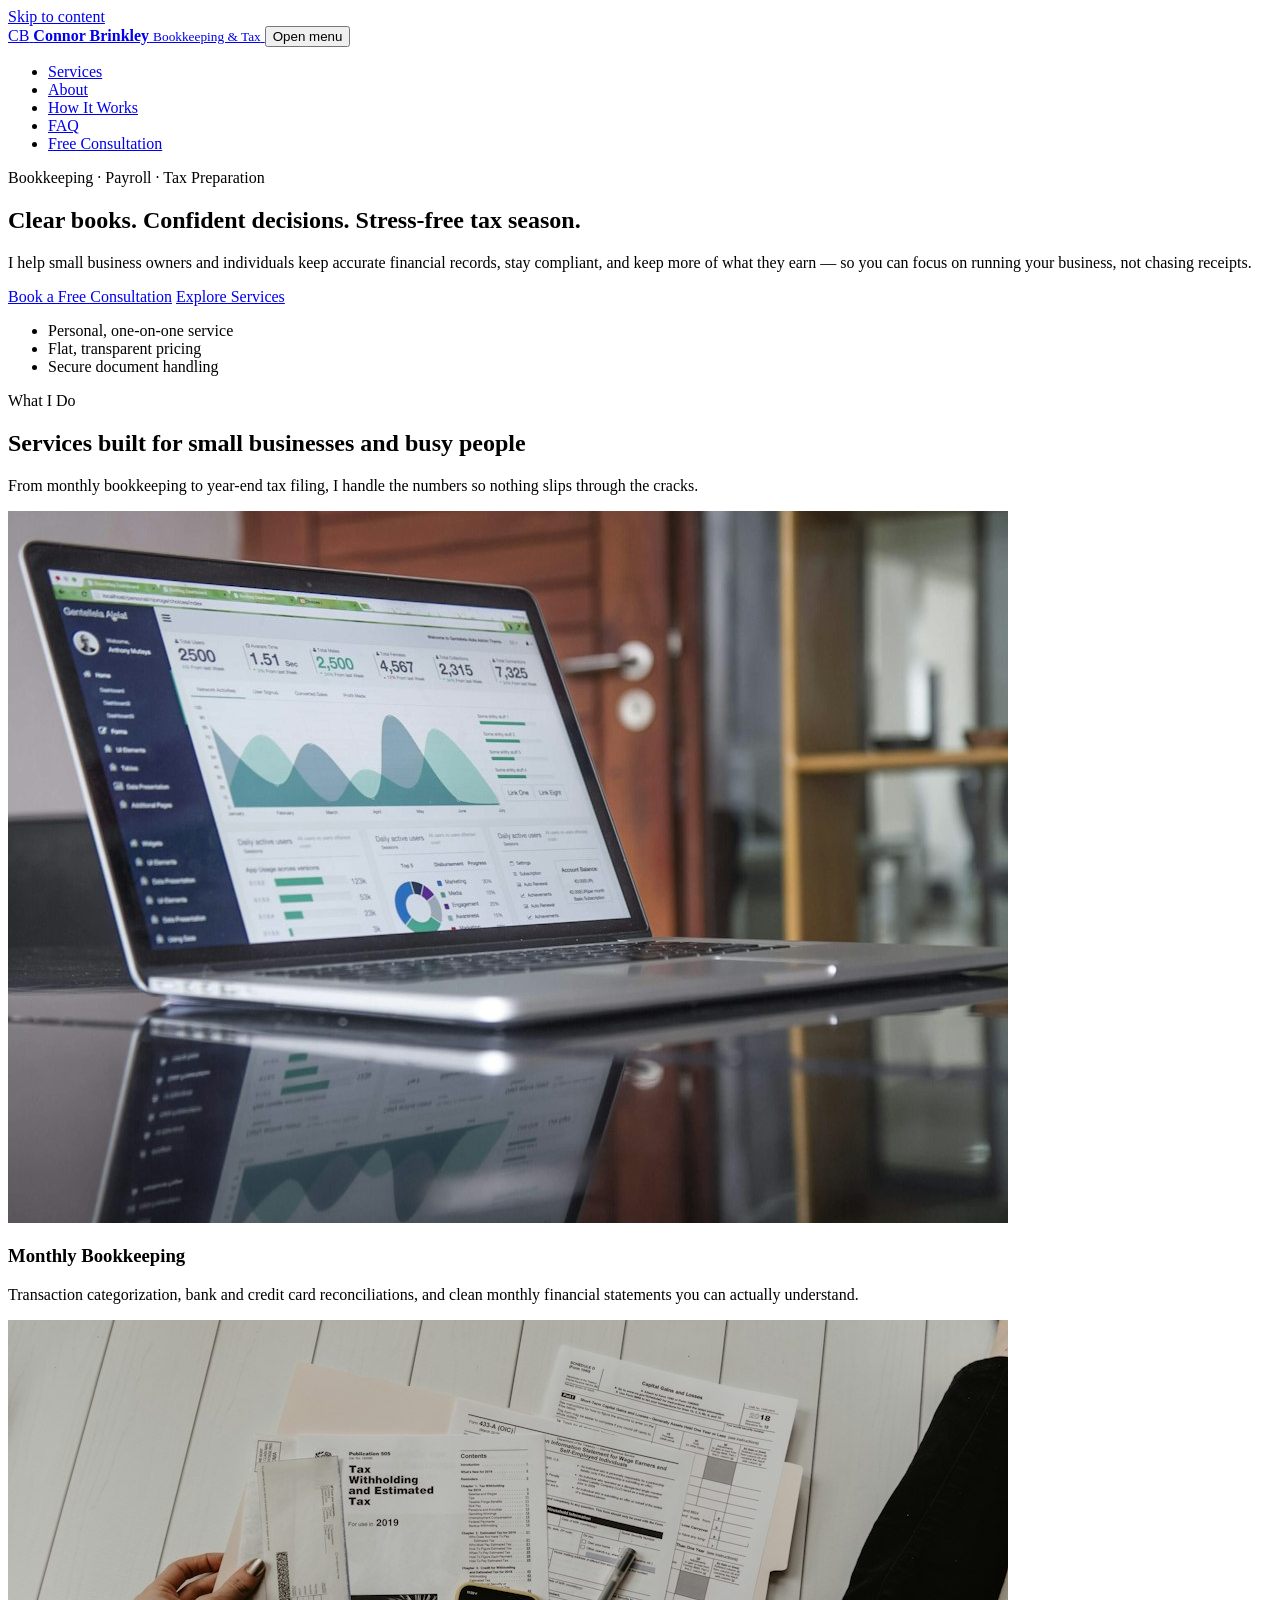
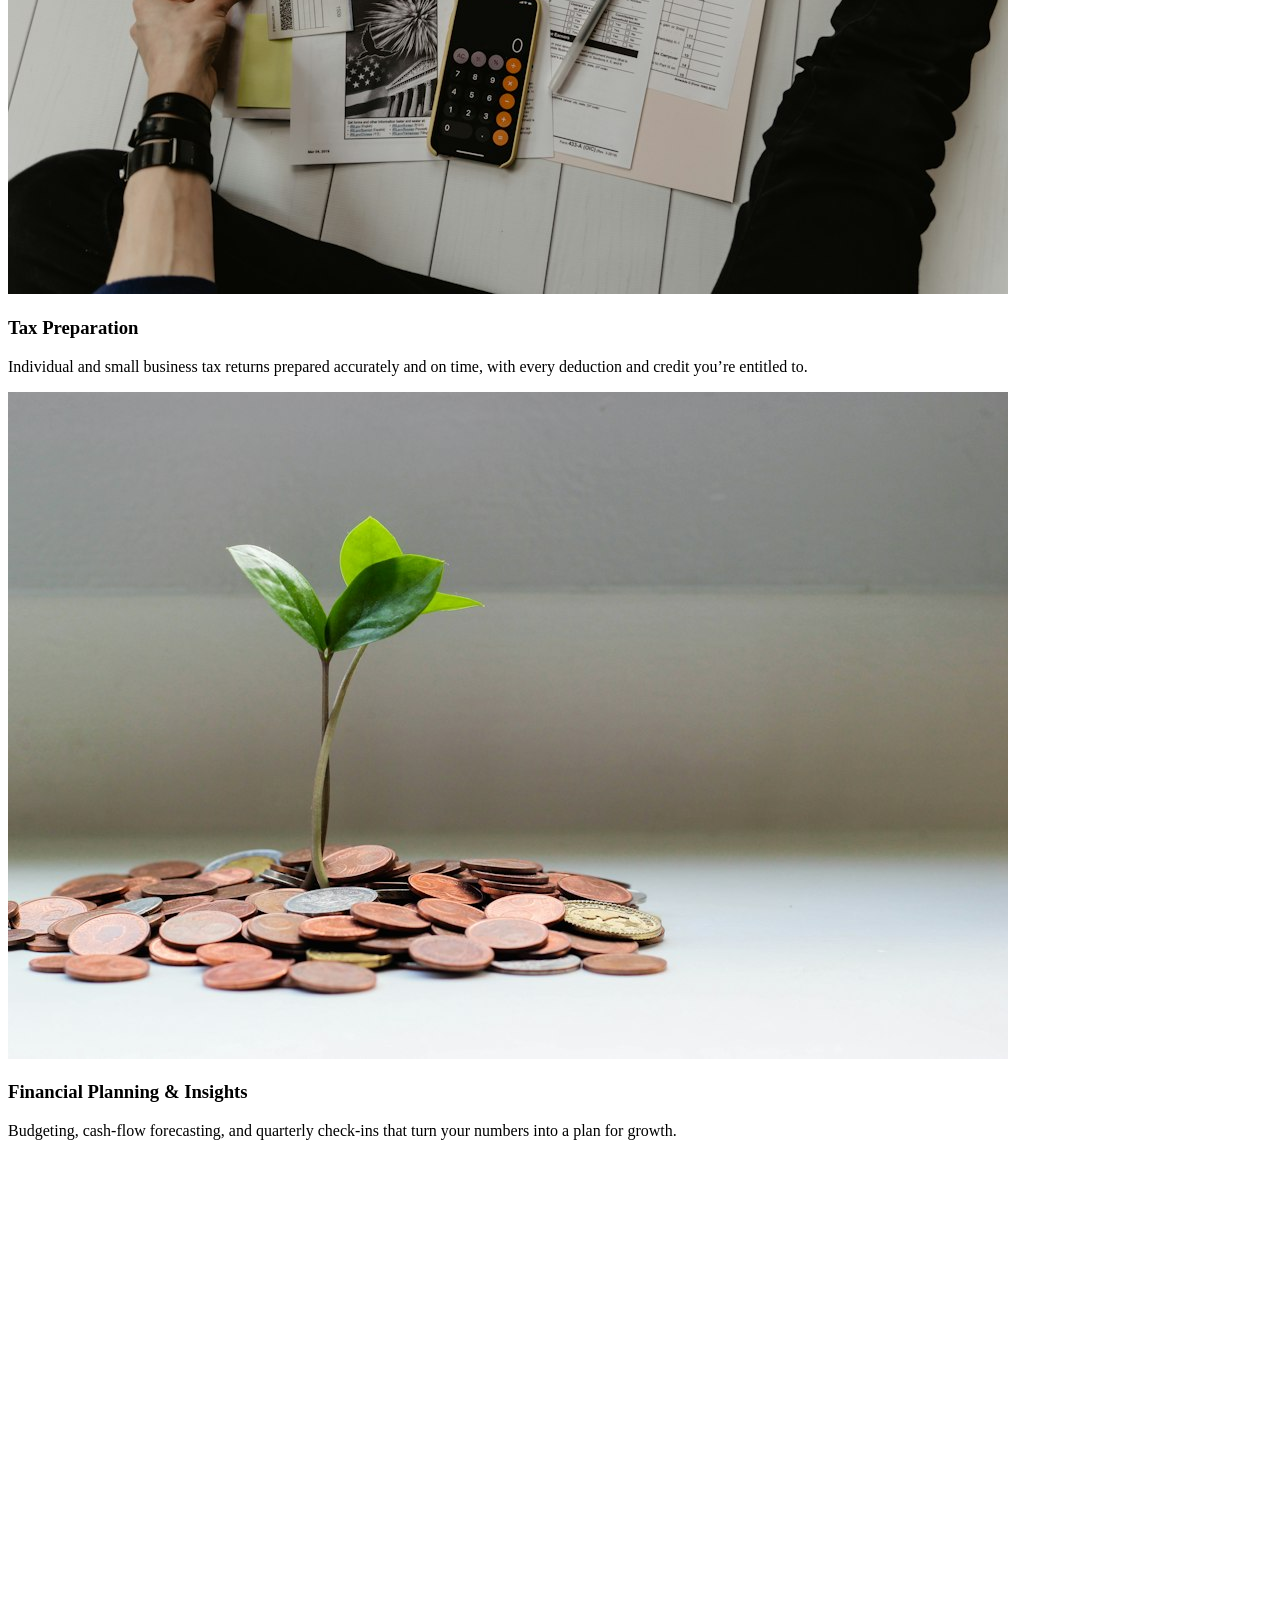
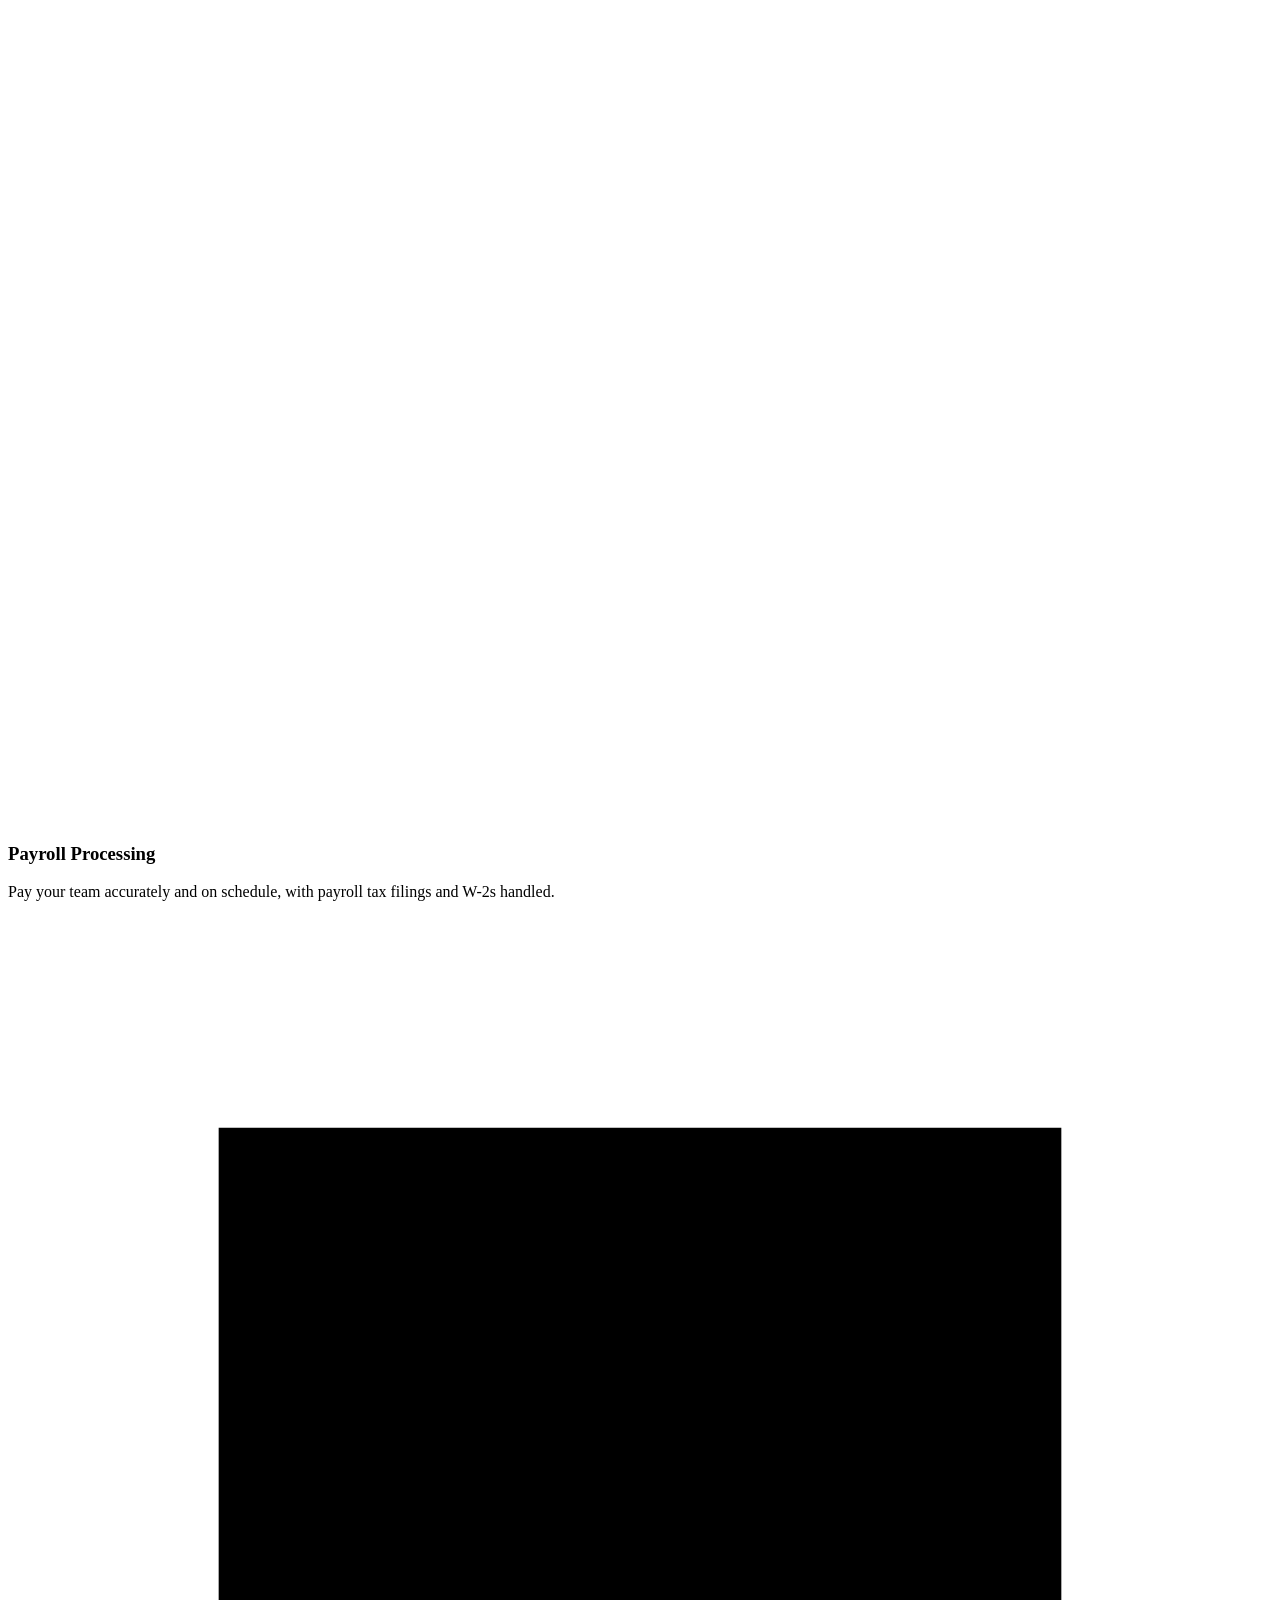
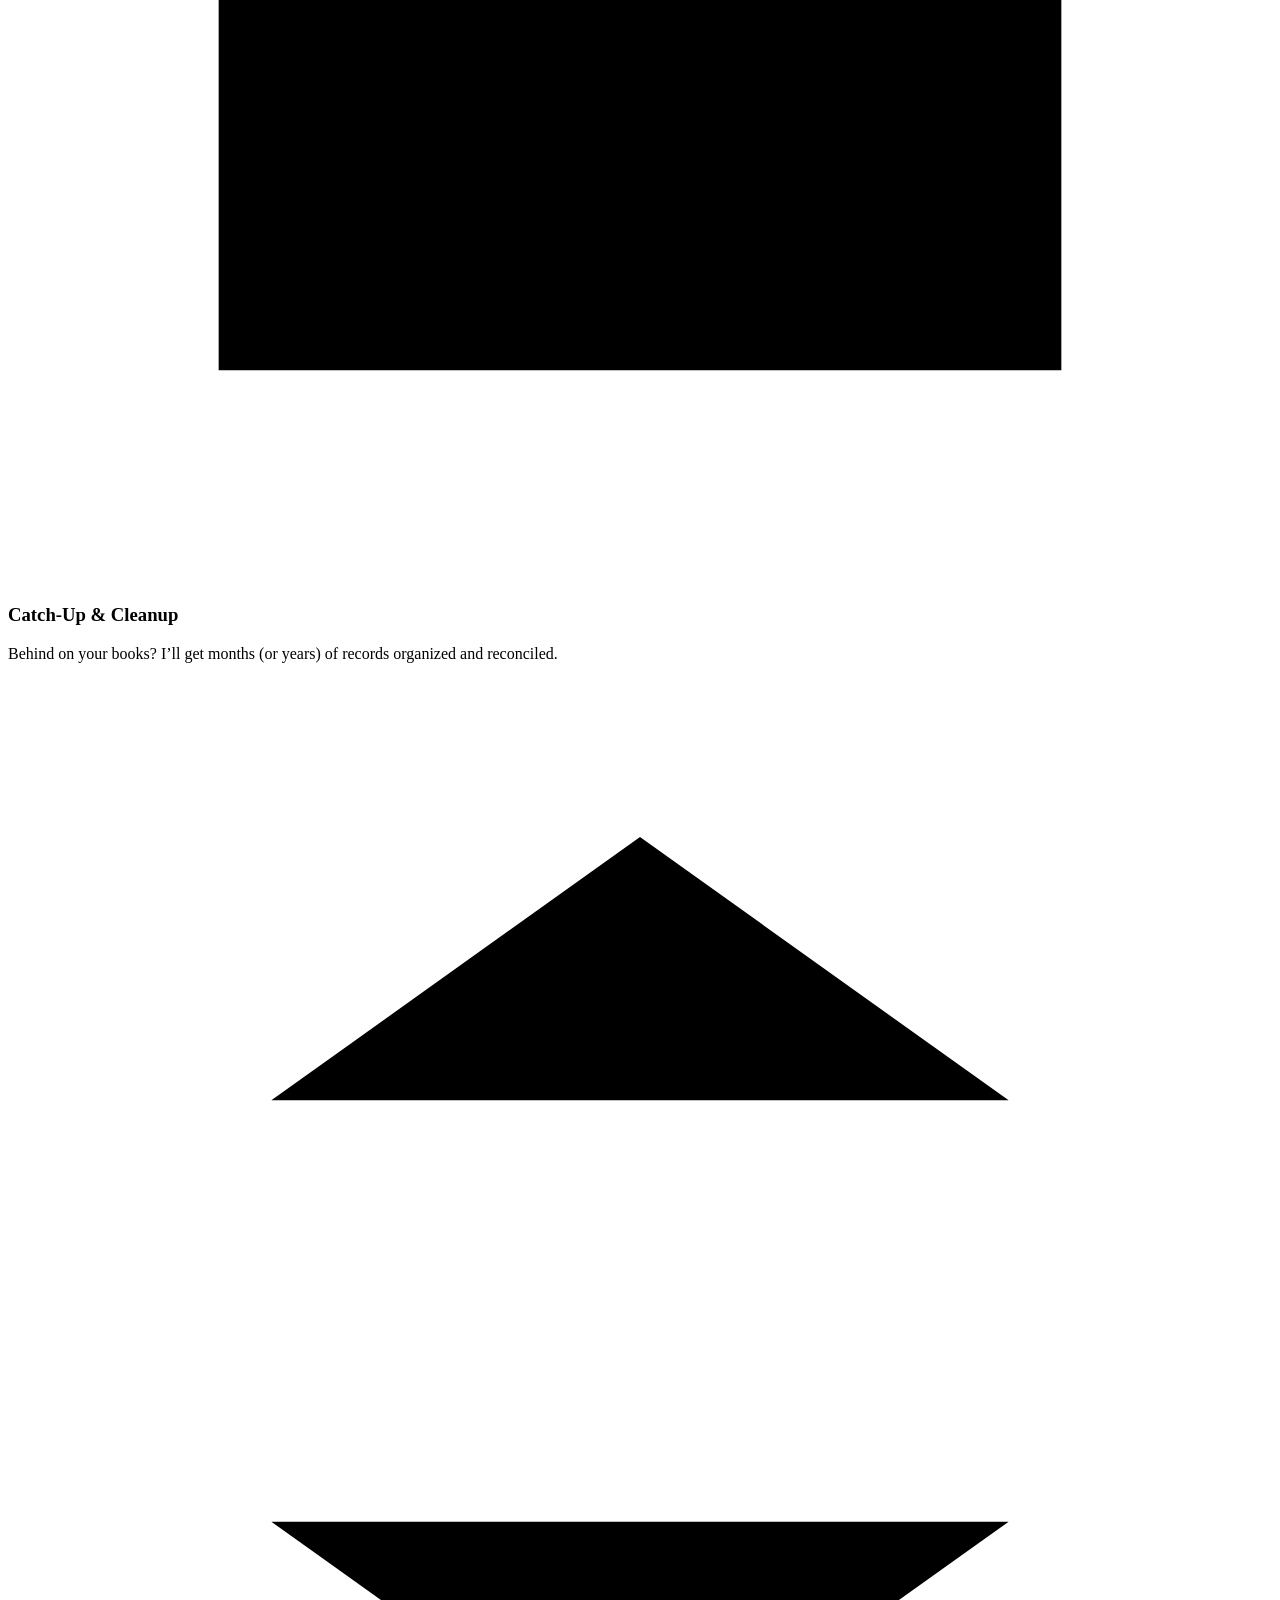
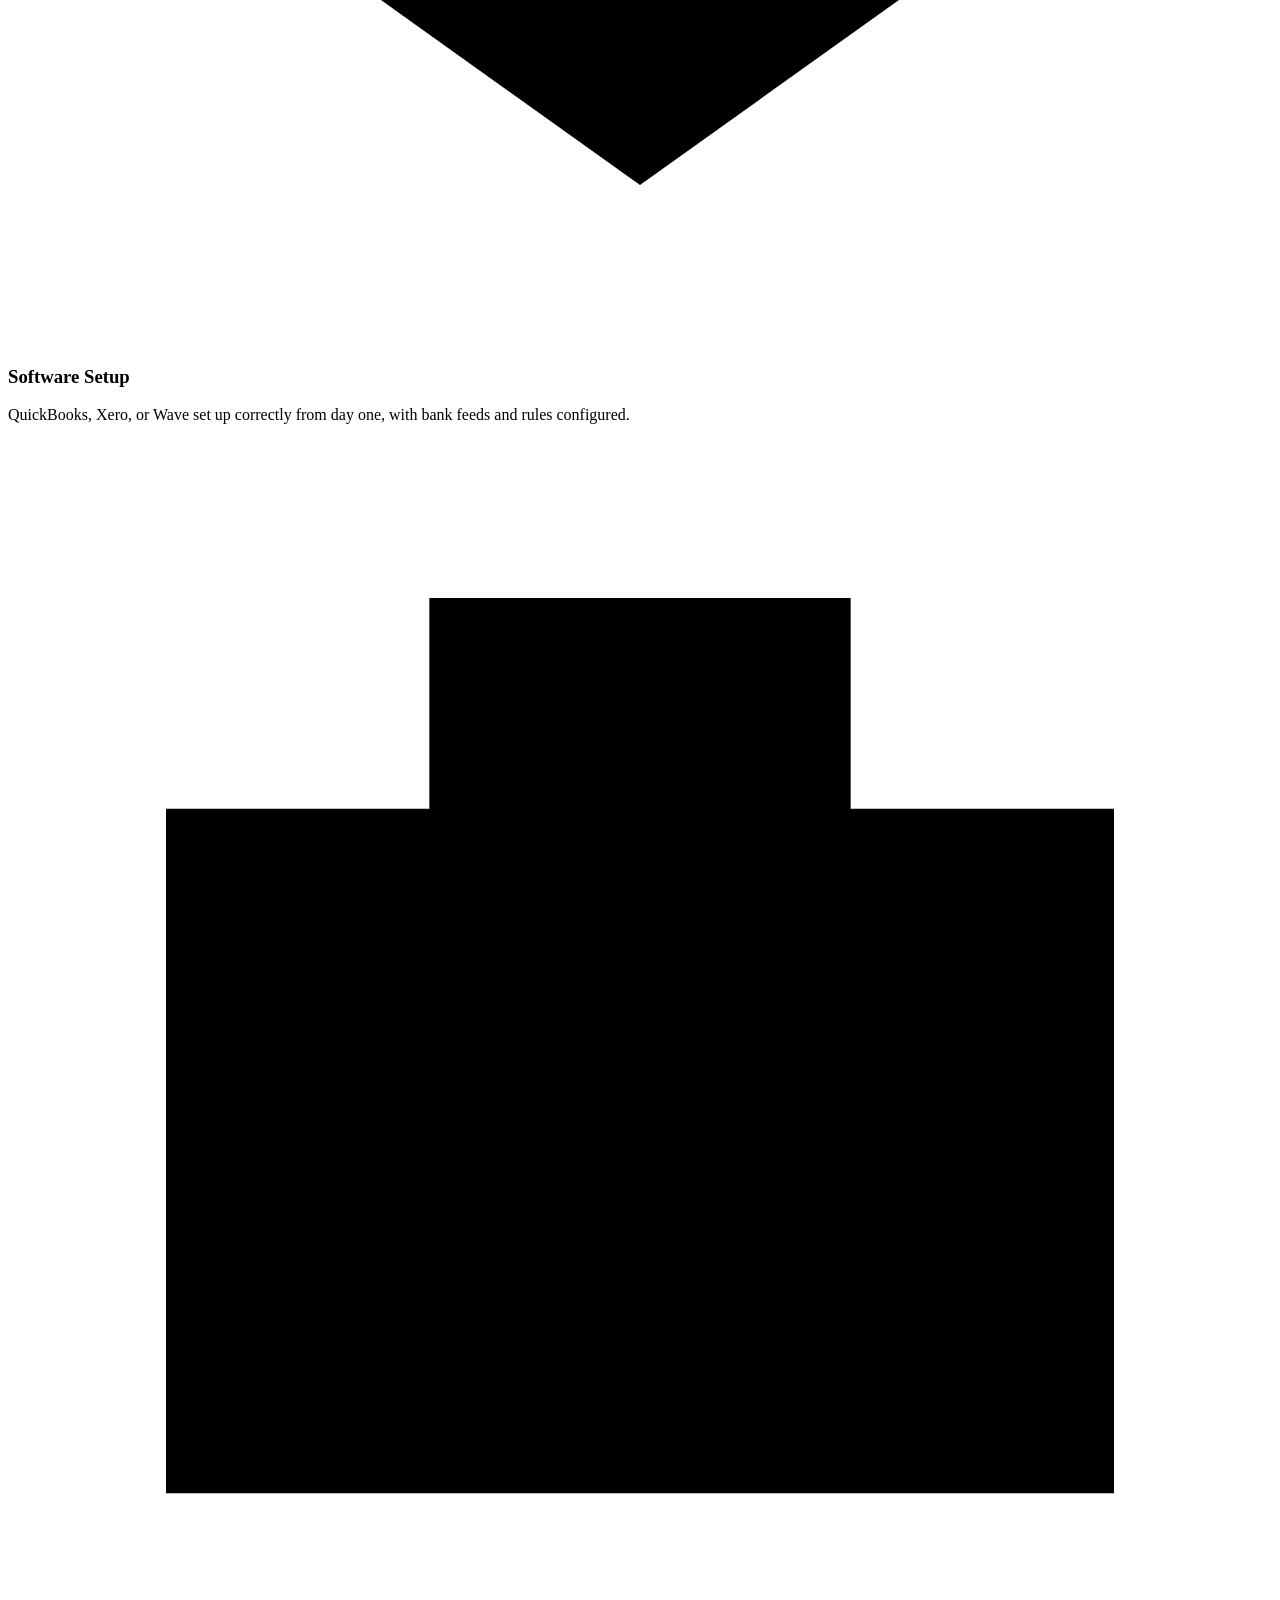
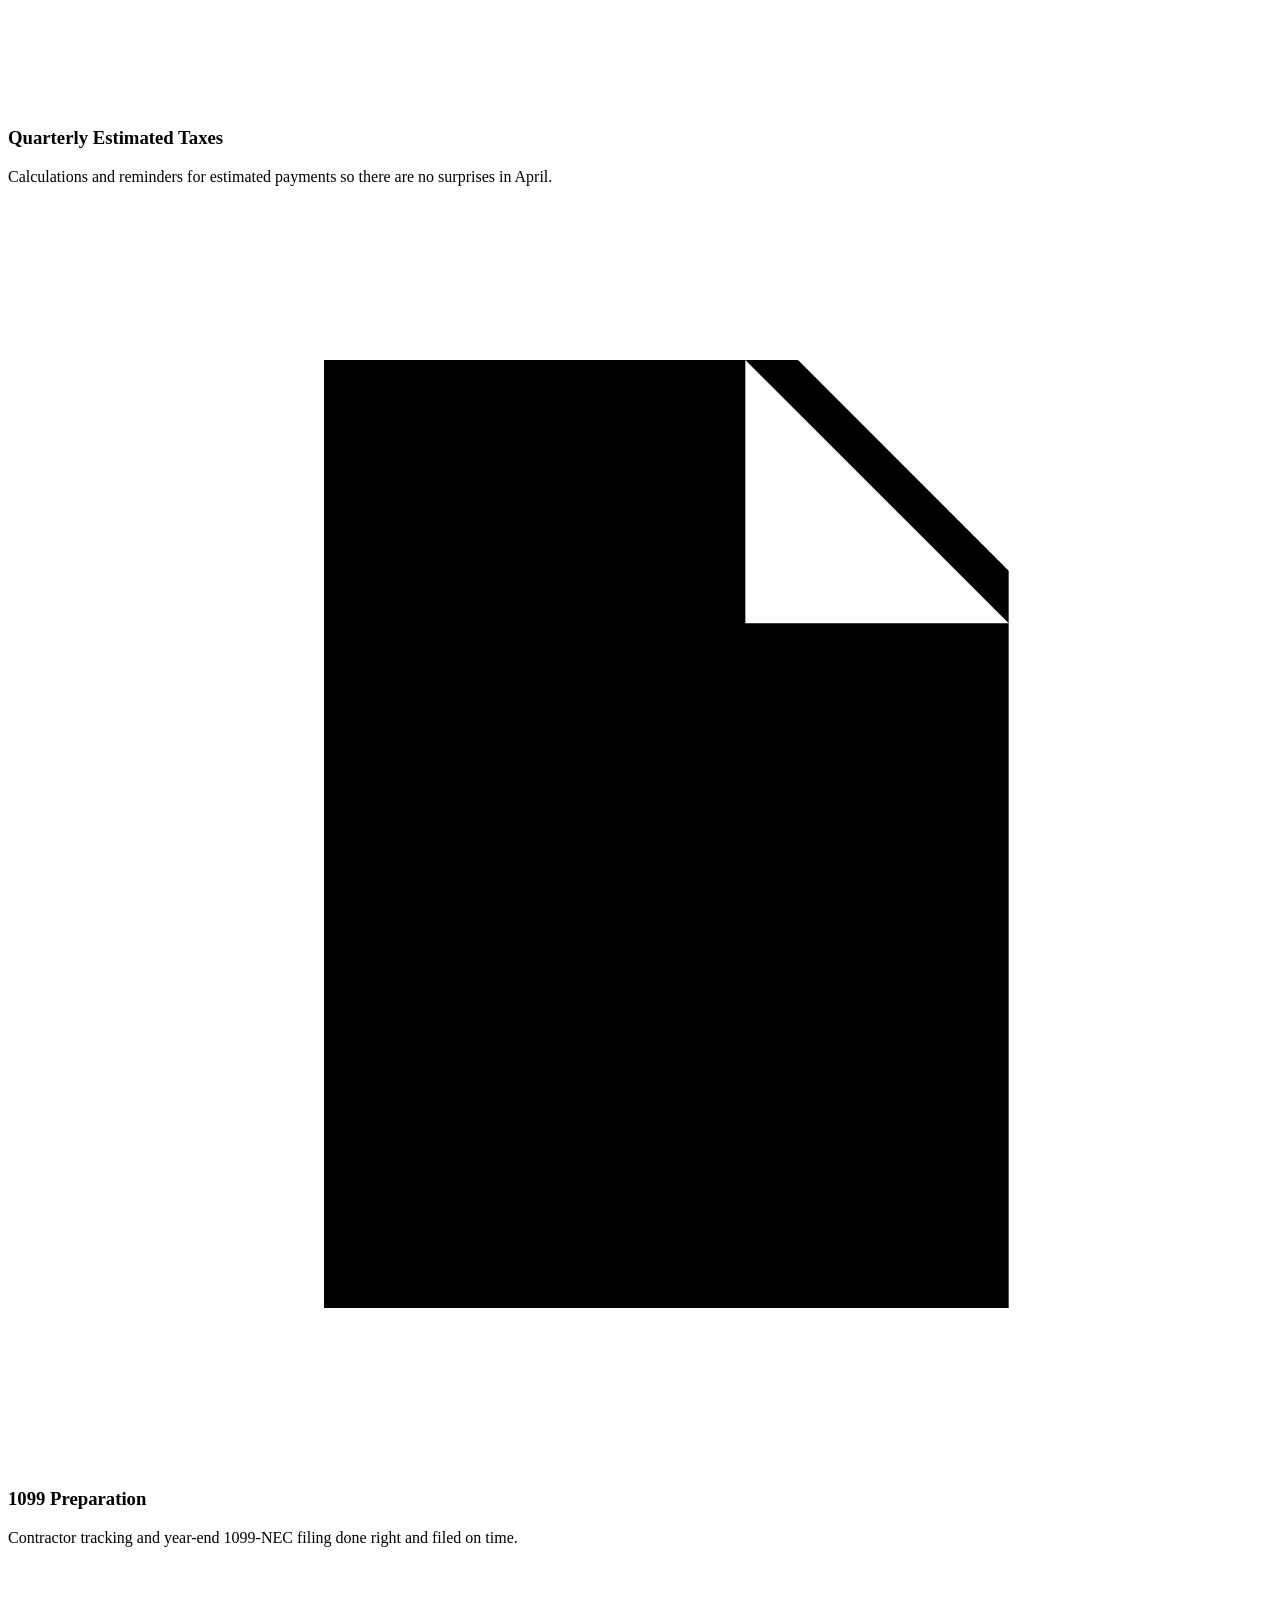
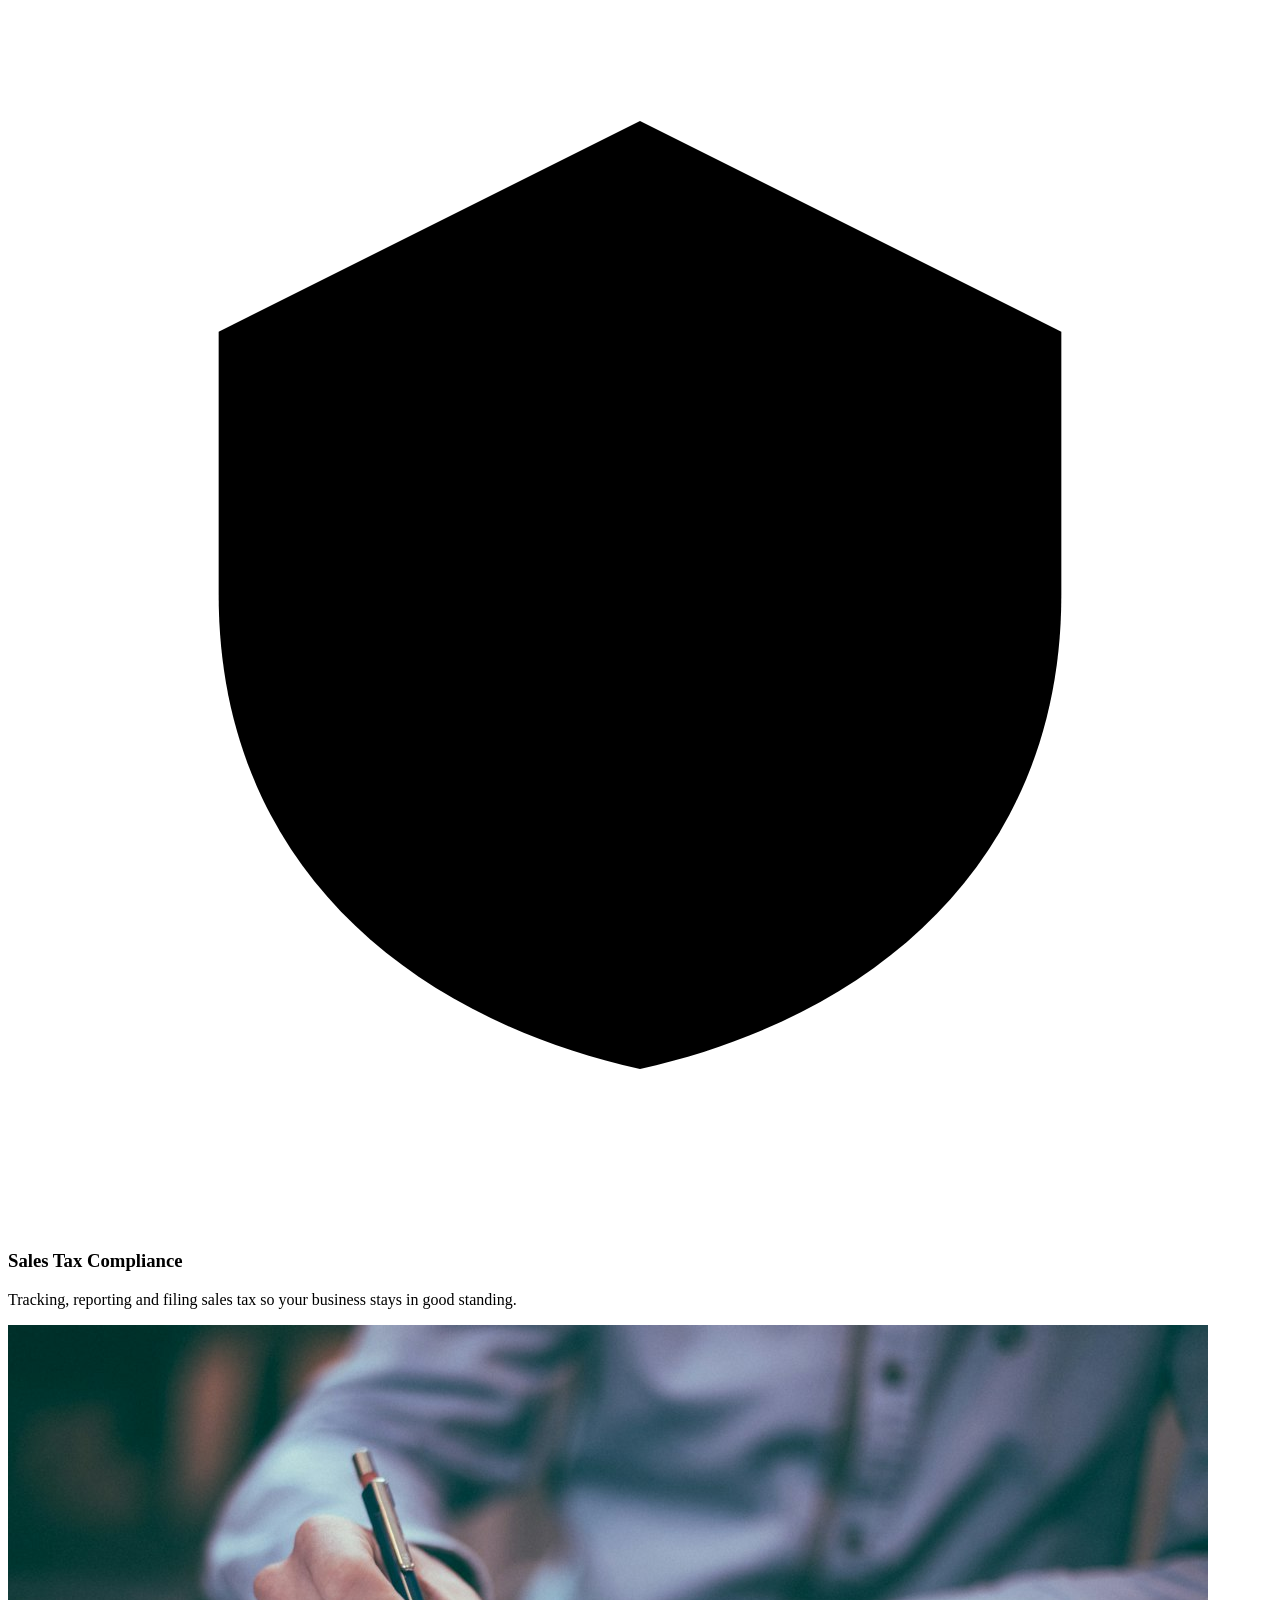
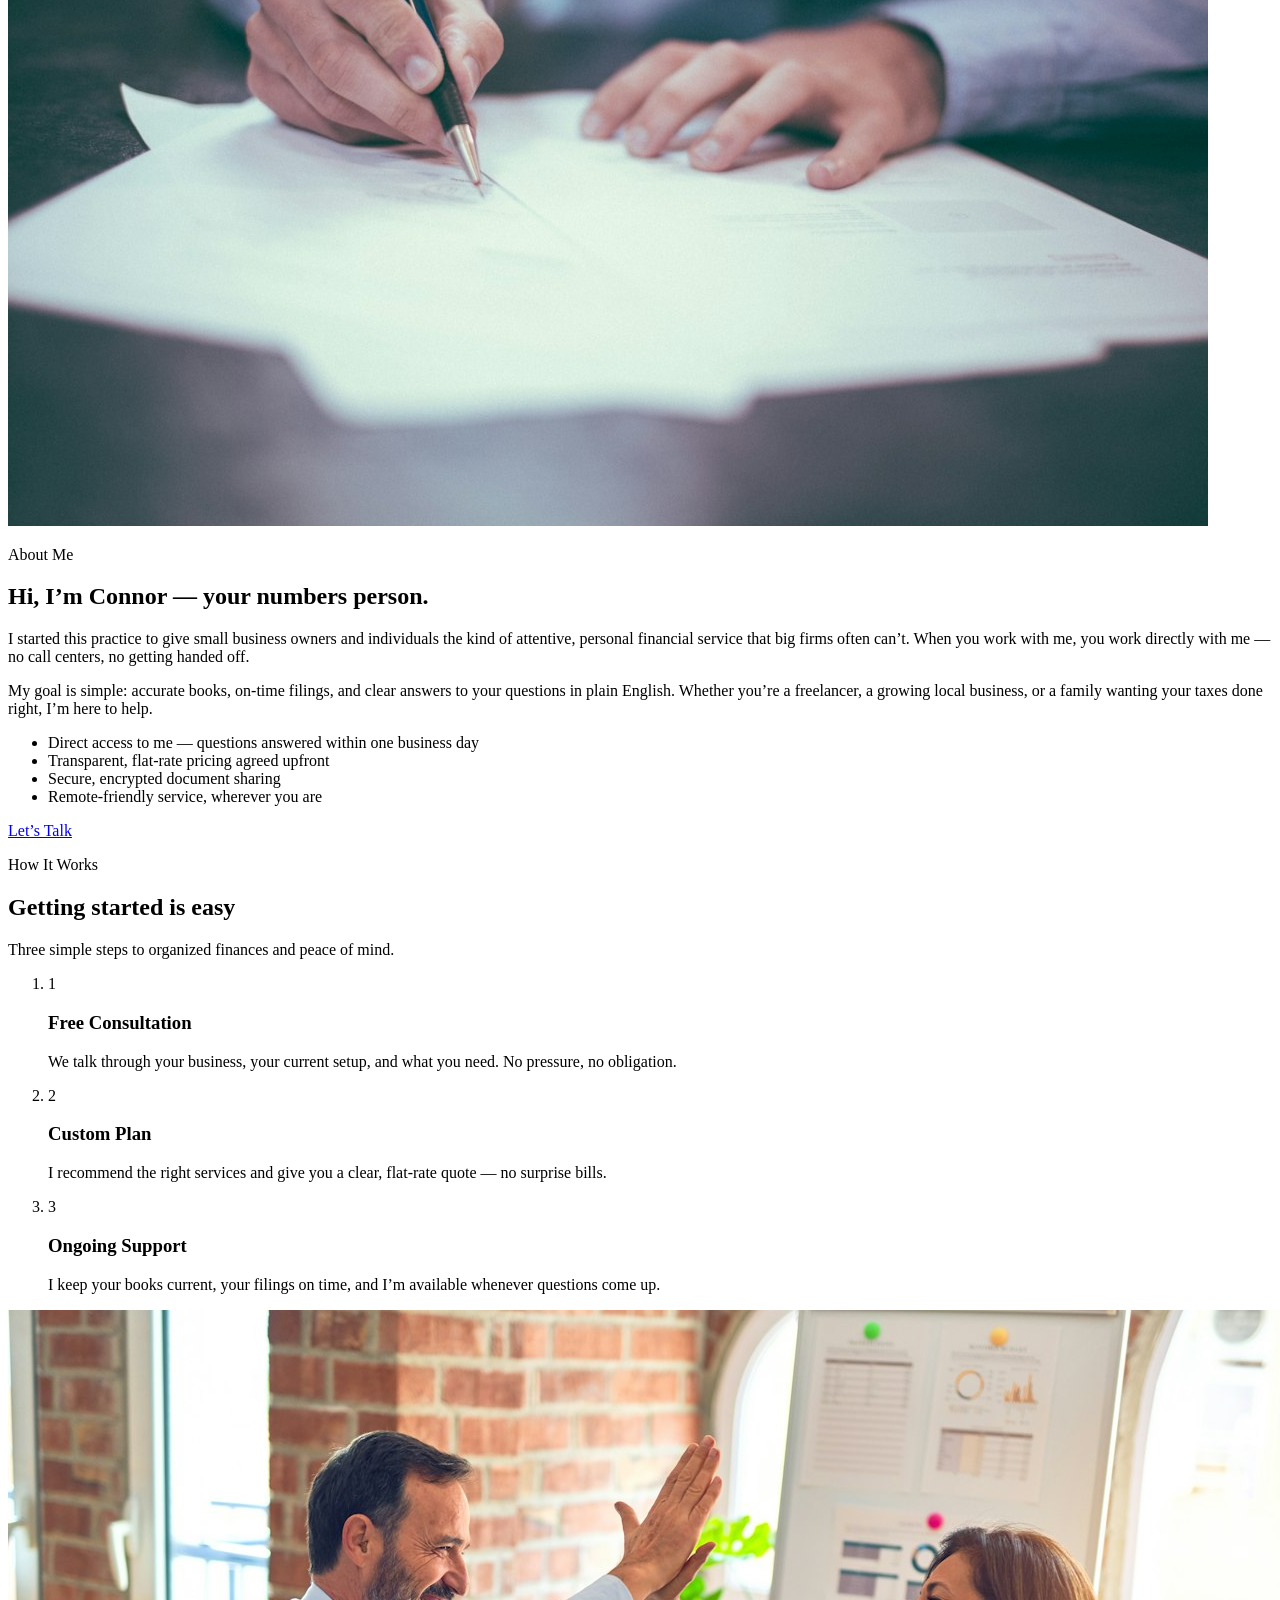
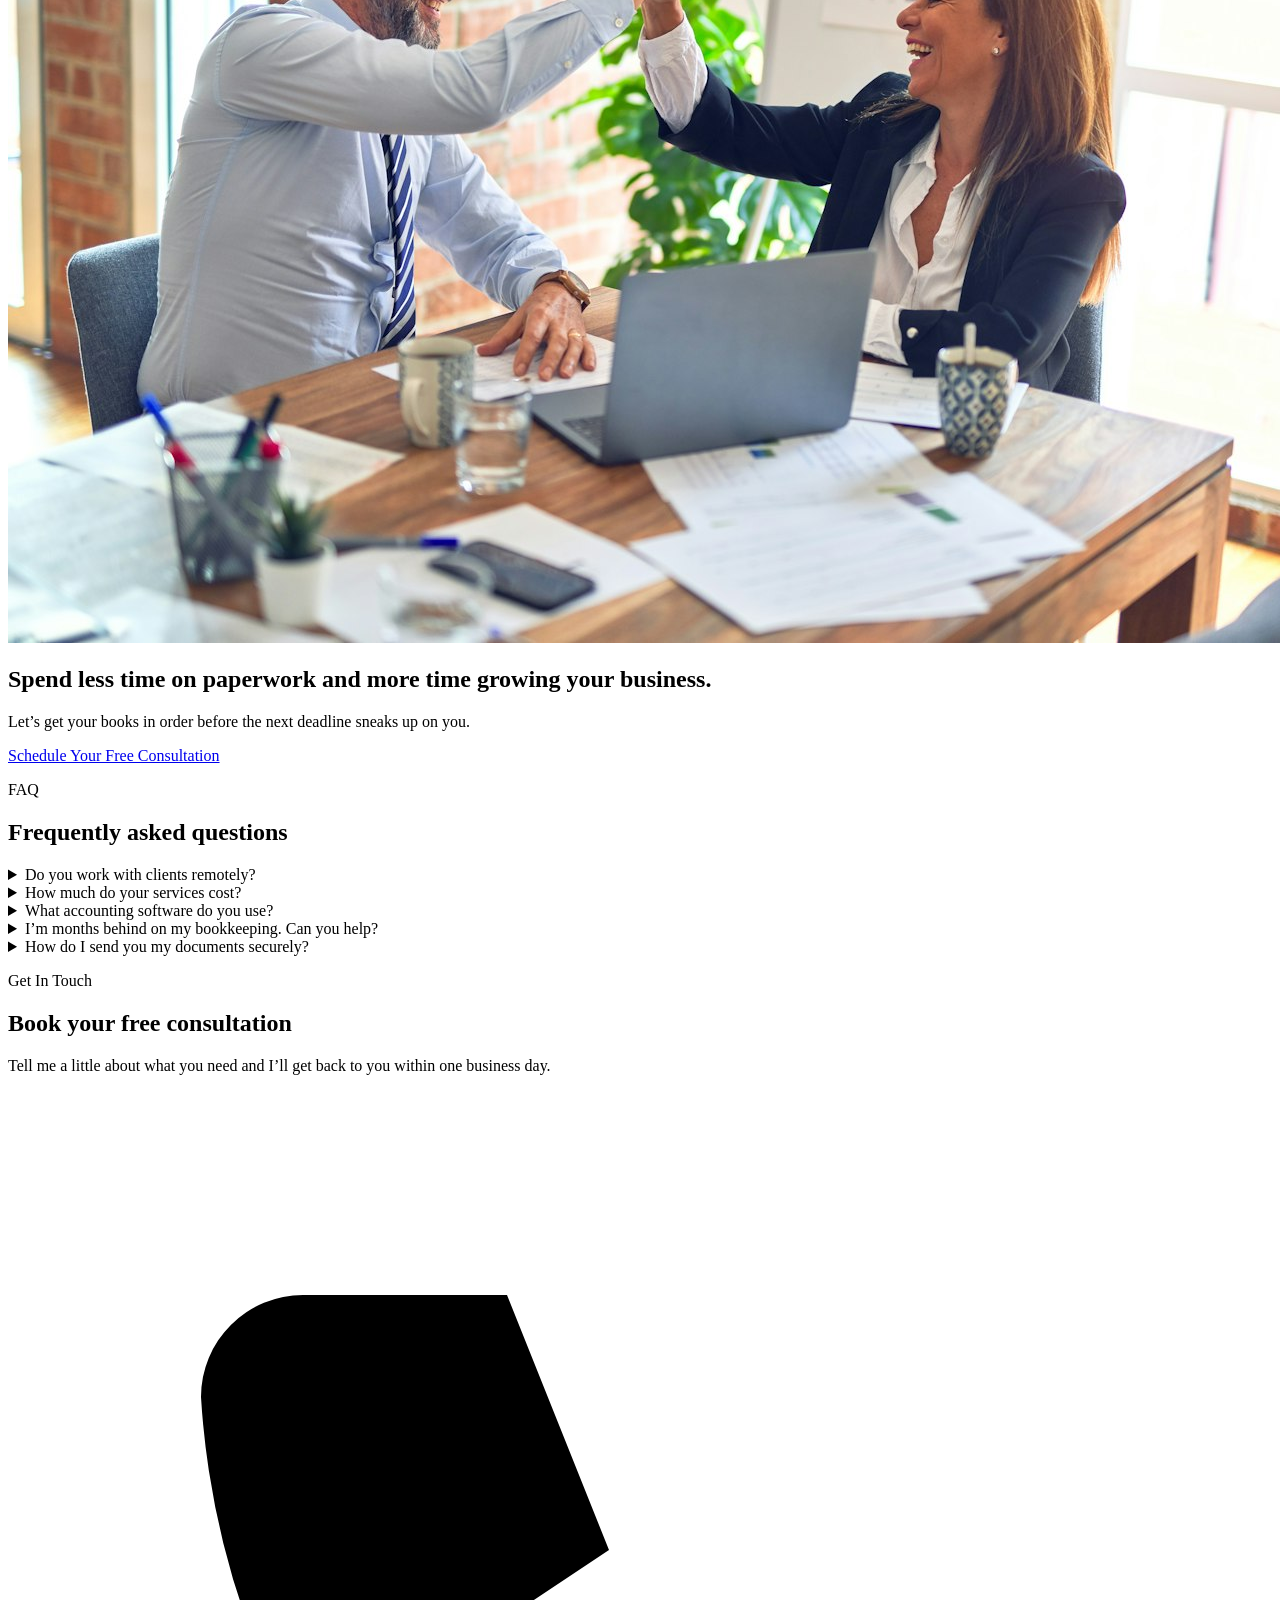
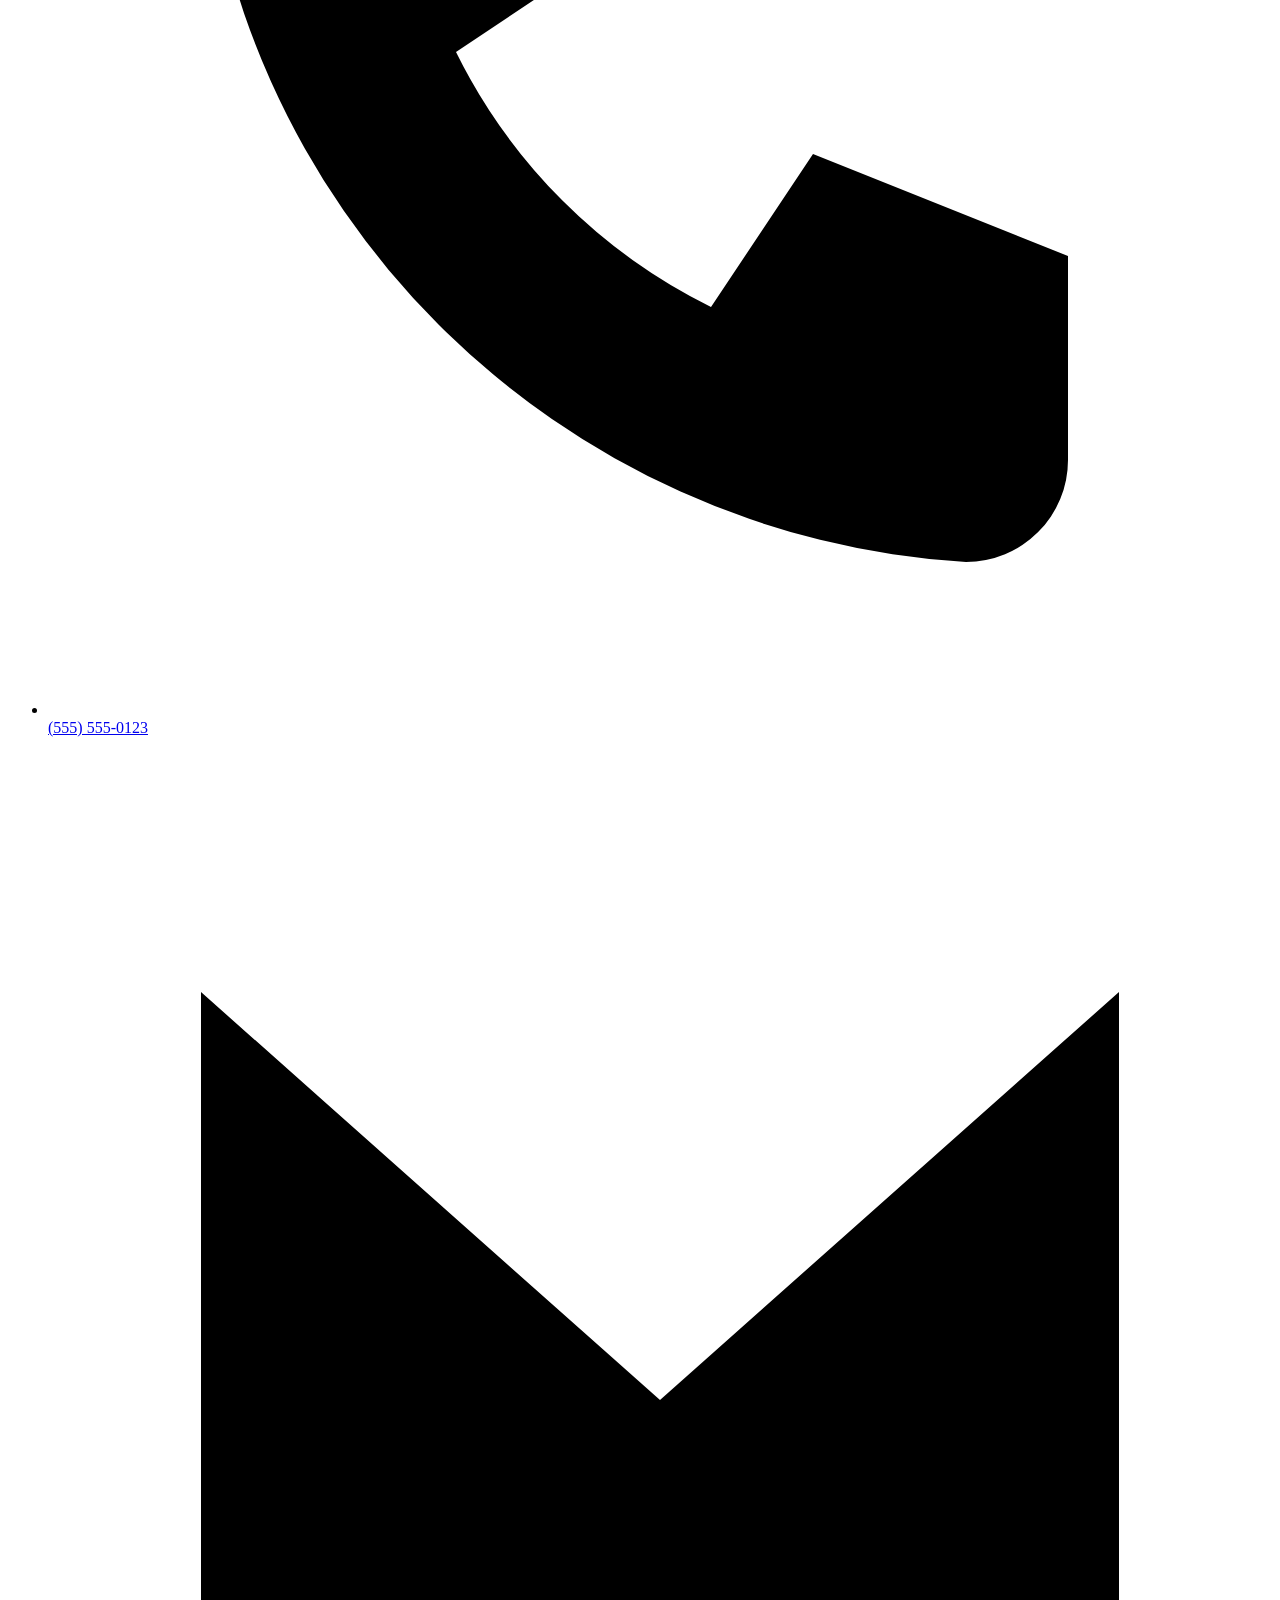
==== index.html @ ecced241 "Build semantic HTML structure for the full single-page website Added index.html containing all conte" ====
<!DOCTYPE html>
<html lang="en">
<head>
  <meta charset="UTF-8">
  <meta name="viewport" content="width=device-width, initial-scale=1.0">
  <title>Connor Brinkley Bookkeeping &amp; Tax | Bookkeeping, Payroll &amp; Tax Preparation</title>
  <meta name="description" content="Accurate, affordable bookkeeping, payroll and tax preparation for small businesses and individuals. Get organized books and stress-free tax seasons with Connor Brinkley.">

  <link rel="preconnect" href="https://fonts.googleapis.com">
  <link rel="preconnect" href="https://fonts.gstatic.com" crossorigin>
  <link href="https://fonts.googleapis.com/css2?family=DM+Serif+Display&family=Inter:wght@400;500;600;700&display=swap" rel="stylesheet">
  <link rel="stylesheet" href="css/styles.css">
</head>
<body>
  <a class="skip-link" href="#main">Skip to content</a>

  <!-- ============ HEADER / NAVIGATION ============ -->
  <header class="site-header" id="top">
    <div class="container nav-wrap">
      <a href="#top" class="logo" aria-label="Connor Brinkley Bookkeeping &amp; Tax home">
        <span class="logo-mark" aria-hidden="true">CB</span>
        <span class="logo-text">
          <strong>Connor Brinkley</strong>
          <small>Bookkeeping &amp; Tax</small>
        </span>
      </a>

      <button class="nav-toggle" aria-controls="primary-nav" aria-expanded="false">
        <span class="sr-only">Open menu</span>
        <span class="bar"></span><span class="bar"></span><span class="bar"></span>
      </button>

      <nav class="primary-nav" id="primary-nav" aria-label="Primary">
        <ul>
          <li><a href="#services">Services</a></li>
          <li><a href="#about">About</a></li>
          <li><a href="#process">How It Works</a></li>
          <li><a href="#faq">FAQ</a></li>
          <li><a href="#contact" class="btn btn-primary btn-sm">Free Consultation</a></li>
        </ul>
      </nav>
    </div>
  </header>

  <main id="main">
    <!-- ============ HERO ============ -->
    <section class="hero">
      <div class="container hero-content">
        <p class="eyebrow">Bookkeeping &middot; Payroll &middot; Tax Preparation</p>
        <h1>Clear books. Confident decisions. Stress&#8209;free tax season.</h1>
        <p class="lead">
          I help small business owners and individuals keep accurate financial records,
          stay compliant, and keep more of what they earn &mdash; so you can focus on
          running your business, not chasing receipts.
        </p>
        <div class="hero-actions">
          <a href="#contact" class="btn btn-primary">Book a Free Consultation</a>
          <a href="#services" class="btn btn-outline-light">Explore Services</a>
        </div>
        <ul class="hero-points">
          <li>Personal, one-on-one service</li>
          <li>Flat, transparent pricing</li>
          <li>Secure document handling</li>
        </ul>
      </div>
    </section>

    <!-- ============ SERVICES ============ -->
    <section class="section" id="services">
      <div class="container">
        <header class="section-head">
          <p class="eyebrow">What I Do</p>
          <h2>Services built for small businesses and busy people</h2>
          <p>From monthly bookkeeping to year-end tax filing, I handle the numbers so nothing slips through the cracks.</p>
        </header>

        <div class="feature-grid">
          <article class="feature-card">
            <img src="images/service-bookkeeping.jpg" alt="Laptop displaying financial reports and charts" loading="lazy" width="1000" height="712">
            <div class="feature-body">
              <h3>Monthly Bookkeeping</h3>
              <p>Transaction categorization, bank and credit card reconciliations, and clean monthly financial statements you can actually understand.</p>
            </div>
          </article>
          <article class="feature-card">
            <img src="images/service-tax-preparation.jpg" alt="Tax forms and a calculator on a desk" loading="lazy" width="1000" height="574">
            <div class="feature-body">
              <h3>Tax Preparation</h3>
              <p>Individual and small business tax returns prepared accurately and on time, with every deduction and credit you&rsquo;re entitled to.</p>
            </div>
          </article>
          <article class="feature-card">
            <img src="images/service-financial-growth.jpg" alt="Green plant growing out of a pile of coins" loading="lazy" width="1000" height="667">
            <div class="feature-body">
              <h3>Financial Planning &amp; Insights</h3>
              <p>Budgeting, cash-flow forecasting, and quarterly check-ins that turn your numbers into a plan for growth.</p>
            </div>
          </article>
        </div>

        <div class="service-list">
          <div class="service-item">
            <span class="icon" aria-hidden="true">
              <svg viewBox="0 0 24 24"><path d="M3 7h18M3 12h18M3 17h12" /></svg>
            </span>
            <div>
              <h3>Payroll Processing</h3>
              <p>Pay your team accurately and on schedule, with payroll tax filings and W-2s handled.</p>
            </div>
          </div>
          <div class="service-item">
            <span class="icon" aria-hidden="true">
              <svg viewBox="0 0 24 24"><path d="M4 4h16v16H4zM4 9h16M9 9v11" /></svg>
            </span>
            <div>
              <h3>Catch-Up &amp; Cleanup</h3>
              <p>Behind on your books? I&rsquo;ll get months (or years) of records organized and reconciled.</p>
            </div>
          </div>
          <div class="service-item">
            <span class="icon" aria-hidden="true">
              <svg viewBox="0 0 24 24"><path d="M12 3v18M5 8l7-5 7 5M5 16l7 5 7-5" /></svg>
            </span>
            <div>
              <h3>Software Setup</h3>
              <p>QuickBooks, Xero, or Wave set up correctly from day one, with bank feeds and rules configured.</p>
            </div>
          </div>
          <div class="service-item">
            <span class="icon" aria-hidden="true">
              <svg viewBox="0 0 24 24"><path d="M8 7V3h8v4M3 7h18v13H3zM3 12h18" /></svg>
            </span>
            <div>
              <h3>Quarterly Estimated Taxes</h3>
              <p>Calculations and reminders for estimated payments so there are no surprises in April.</p>
            </div>
          </div>
          <div class="service-item">
            <span class="icon" aria-hidden="true">
              <svg viewBox="0 0 24 24"><path d="M6 3h9l4 4v14H6zM14 3v5h5M9 13h7M9 17h7" /></svg>
            </span>
            <div>
              <h3>1099 Preparation</h3>
              <p>Contractor tracking and year-end 1099-NEC filing done right and filed on time.</p>
            </div>
          </div>
          <div class="service-item">
            <span class="icon" aria-hidden="true">
              <svg viewBox="0 0 24 24"><path d="M12 3l8 4v5c0 5-3.5 8-8 9-4.5-1-8-4-8-9V7z" /></svg>
            </span>
            <div>
              <h3>Sales Tax Compliance</h3>
              <p>Tracking, reporting and filing sales tax so your business stays in good standing.</p>
            </div>
          </div>
        </div>
      </div>
    </section>

    <!-- ============ ABOUT ============ -->
    <section class="section section-alt" id="about">
      <div class="container split">
        <div class="split-media">
          <img src="images/about-signing-documents.jpg" alt="Professional reviewing and signing financial paperwork" loading="lazy" width="1200" height="801">
        </div>
        <div class="split-content">
          <p class="eyebrow">About Me</p>
          <h2>Hi, I&rsquo;m Connor &mdash; your numbers person.</h2>
          <p>
            I started this practice to give small business owners and individuals the kind of
            attentive, personal financial service that big firms often can&rsquo;t. When you work
            with me, you work directly with me &mdash; no call centers, no getting handed off.
          </p>
          <p>
            My goal is simple: accurate books, on-time filings, and clear answers to your
            questions in plain English. Whether you&rsquo;re a freelancer, a growing local
            business, or a family wanting your taxes done right, I&rsquo;m here to help.
          </p>
          <ul class="check-list">
            <li>Direct access to me &mdash; questions answered within one business day</li>
            <li>Transparent, flat-rate pricing agreed upfront</li>
            <li>Secure, encrypted document sharing</li>
            <li>Remote-friendly service, wherever you are</li>
          </ul>
          <a href="#contact" class="btn btn-primary">Let&rsquo;s Talk</a>
        </div>
      </div>
    </section>

    <!-- ============ PROCESS ============ -->
    <section class="section" id="process">
      <div class="container">
        <header class="section-head">
          <p class="eyebrow">How It Works</p>
          <h2>Getting started is easy</h2>
          <p>Three simple steps to organized finances and peace of mind.</p>
        </header>
        <ol class="steps">
          <li class="step">
            <span class="step-num">1</span>
            <h3>Free Consultation</h3>
            <p>We talk through your business, your current setup, and what you need. No pressure, no obligation.</p>
          </li>
          <li class="step">
            <span class="step-num">2</span>
            <h3>Custom Plan</h3>
            <p>I recommend the right services and give you a clear, flat-rate quote &mdash; no surprise bills.</p>
          </li>
          <li class="step">
            <span class="step-num">3</span>
            <h3>Ongoing Support</h3>
            <p>I keep your books current, your filings on time, and I&rsquo;m available whenever questions come up.</p>
          </li>
        </ol>
      </div>
    </section>

    <!-- ============ CTA BANNER ============ -->
    <section class="cta-banner">
      <div class="container cta-inner">
        <div class="cta-media">
          <img src="images/clients-collaboration.jpg" alt="Two professionals celebrating good results at a desk" loading="lazy" width="1400" height="933">
        </div>
        <div class="cta-content">
          <h2>Spend less time on paperwork and more time growing your business.</h2>
          <p>Let&rsquo;s get your books in order before the next deadline sneaks up on you.</p>
          <a href="#contact" class="btn btn-accent">Schedule Your Free Consultation</a>
        </div>
      </div>
    </section>

    <!-- ============ FAQ ============ -->
    <section class="section" id="faq">
      <div class="container narrow">
        <header class="section-head">
          <p class="eyebrow">FAQ</p>
          <h2>Frequently asked questions</h2>
        </header>
        <div class="faq-list">
          <details>
            <summary>Do you work with clients remotely?</summary>
            <p>Yes. Most of my work is done securely online, so I can work with you wherever you&rsquo;re located. We can meet by video call, phone, or in person when possible.</p>
          </details>
          <details>
            <summary>How much do your services cost?</summary>
            <p>Pricing depends on the size and complexity of your books and the services you need. After a free consultation, I&rsquo;ll give you a flat-rate quote so you always know what to expect.</p>
          </details>
          <details>
            <summary>What accounting software do you use?</summary>
            <p>I work with QuickBooks Online, Xero, and Wave. If you don&rsquo;t have software yet, I&rsquo;ll help you choose and set up the best fit for your business.</p>
          </details>
          <details>
            <summary>I&rsquo;m months behind on my bookkeeping. Can you help?</summary>
            <p>Absolutely. Catch-up and cleanup projects are one of my specialties. I&rsquo;ll get everything reconciled and up to date, then keep it that way.</p>
          </details>
          <details>
            <summary>How do I send you my documents securely?</summary>
            <p>I use an encrypted client portal for document sharing &mdash; never plain email attachments for sensitive information like Social Security numbers or bank statements.</p>
          </details>
        </div>
      </div>
    </section>

    <!-- ============ CONTACT ============ -->
    <section class="section section-dark" id="contact">
      <div class="container contact-grid">
        <div class="contact-info">
          <p class="eyebrow">Get In Touch</p>
          <h2>Book your free consultation</h2>
          <p>Tell me a little about what you need and I&rsquo;ll get back to you within one business day.</p>

          <!-- TODO: Replace the placeholder phone, email and location below with your real details. -->
          <ul class="contact-details">
            <li>
              <span class="icon" aria-hidden="true"><svg viewBox="0 0 24 24"><path d="M5 4h4l2 5-3 2a11 11 0 0 0 5 5l2-3 5 2v4a2 2 0 0 1-2 2A16 16 0 0 1 3 6a2 2 0 0 1 2-2" /></svg></span>
              <a href="tel:+15555550123">(555) 555-0123</a>
            </li>
            <li>
              <span class="icon" aria-hidden="true"><svg viewBox="0 0 24 24"><path d="M3 5h18v14H3zM3 5l9 8 9-8" /></svg></span>
              <a href="mailto:hello@example.com">hello@example.com</a>
            </li>
            <li>
              <span class="icon" aria-hidden="true"><svg viewBox="0 0 24 24"><path d="M12 21s-7-6.5-7-12a7 7 0 0 1 14 0c0 5.5-7 12-7 12zM12 11a2 2 0 1 0 0-4 2 2 0 0 0 0 4" /></svg></span>
              <span>Your City, State &middot; Serving clients remotely</span>
            </li>
            <li>
              <span class="icon" aria-hidden="true"><svg viewBox="0 0 24 24"><path d="M12 3a9 9 0 1 0 0 18 9 9 0 0 0 0-18zM12 7v5l3 2" /></svg></span>
              <span>Mon&ndash;Fri, 9:00 AM &ndash; 5:00 PM</span>
            </li>
          </ul>
        </div>

        <!-- The form posts to Formspree (free). Replace YOUR_FORM_ID with your own form ID;
             until then, submissions open the visitor's email app instead. See README. -->
        <form class="contact-form" id="contact-form" action="https://formspree.io/f/YOUR_FORM_ID" method="POST" novalidate>
          <div class="form-row">
            <div class="field">
              <label for="name">Full name</label>
              <input type="text" id="name" name="name" autocomplete="name" required>
              <span class="error" aria-live="polite"></span>
            </div>
            <div class="field">
              <label for="email">Email</label>
              <input type="email" id="email" name="email" autocomplete="email" required>
              <span class="error" aria-live="polite"></span>
            </div>
          </div>
          <div class="form-row">
            <div class="field">
              <label for="phone">Phone <span class="optional">(optional)</span></label>
              <input type="tel" id="phone" name="phone" autocomplete="tel">
              <span class="error" aria-live="polite"></span>
            </div>
            <div class="field">
              <label for="service">Service of interest</label>
              <select id="service" name="service" required>
                <option value="">Select a service&hellip;</option>
                <option>Monthly Bookkeeping</option>
                <option>Tax Preparation</option>
                <option>Payroll Processing</option>
                <option>Catch-Up &amp; Cleanup</option>
                <option>Software Setup</option>
                <option>Financial Planning</option>
                <option>Something else</option>
              </select>
              <span class="error" aria-live="polite"></span>
            </div>
          </div>
          <div class="field">
            <label for="message">How can I help?</label>
            <textarea id="message" name="message" rows="5" required></textarea>
            <span class="error" aria-live="polite"></span>
          </div>
          <p class="form-note">Please don&rsquo;t include sensitive information like Social Security or account numbers.</p>
          <button type="submit" class="btn btn-accent btn-block">Send Message</button>
          <p class="form-status" role="status" aria-live="polite"></p>
        </form>
      </div>
    </section>
  </main>

  <!-- ============ FOOTER ============ -->
  <footer class="site-footer">
    <div class="container footer-grid">
      <div>
        <a href="#top" class="logo logo-light">
          <span class="logo-mark" aria-hidden="true">CB</span>
          <span class="logo-text">
            <strong>Connor Brinkley</strong>
            <small>Bookkeeping &amp; Tax</small>
          </span>
        </a>
        <p class="footer-tag">Accurate books. On-time filings. Clear answers.</p>
      </div>
      <nav aria-label="Footer">
        <h3>Explore</h3>
        <ul>
          <li><a href="#services">Services</a></li>
          <li><a href="#about">About</a></li>
          <li><a href="#process">How It Works</a></li>
          <li><a href="#faq">FAQ</a></li>
          <li><a href="#contact">Contact</a></li>
        </ul>
      </nav>
      <div>
        <h3>Contact</h3>
        <ul>
          <li><a href="tel:+15555550123">(555) 555-0123</a></li>
          <li><a href="mailto:hello@example.com">hello@example.com</a></li>
          <li>Mon&ndash;Fri, 9 AM &ndash; 5 PM</li>
        </ul>
      </div>
    </div>
    <div class="container footer-bottom">
      <p>&copy; <span id="year">2026</span> Connor Brinkley Bookkeeping &amp; Tax. All rights reserved.</p>
      <a href="#top" class="back-to-top">Back to top &uarr;</a>
    </div>
  </footer>

  <script src="js/main.js" defer></script>
</body>
</html>
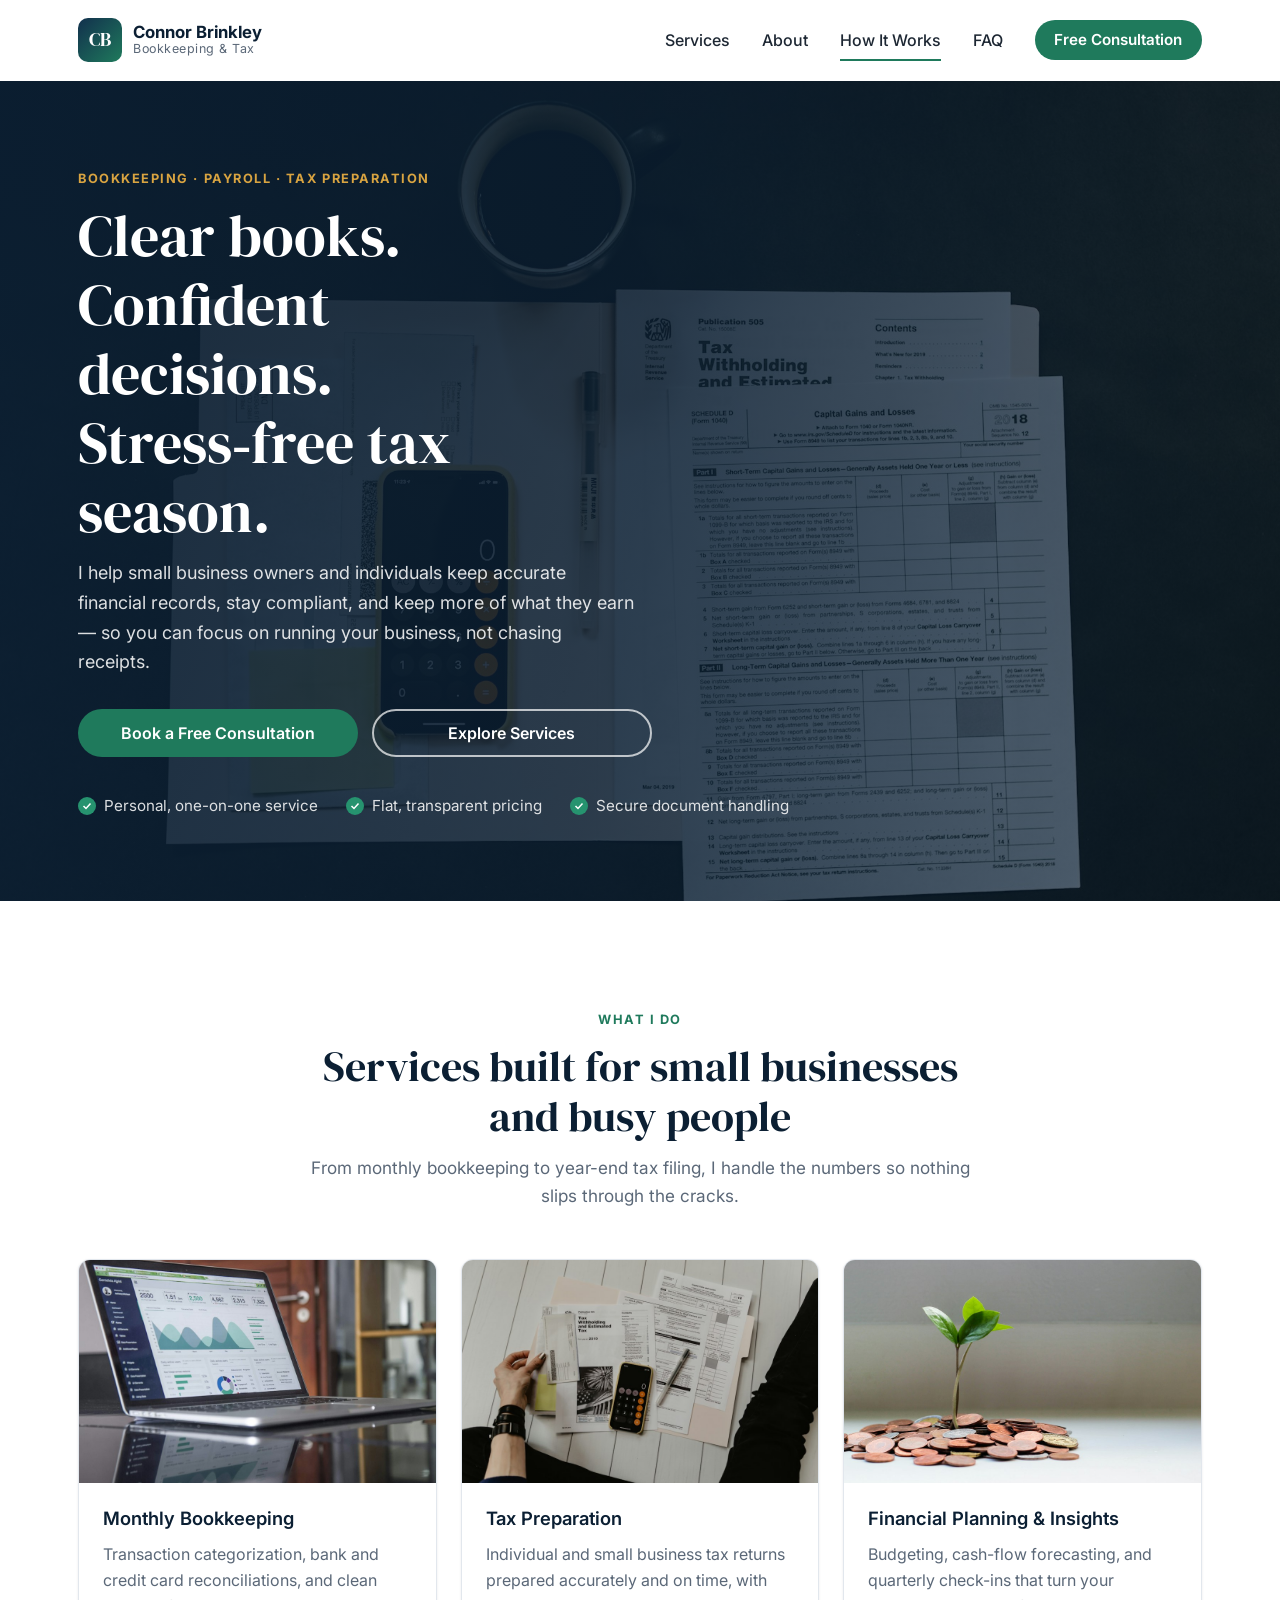
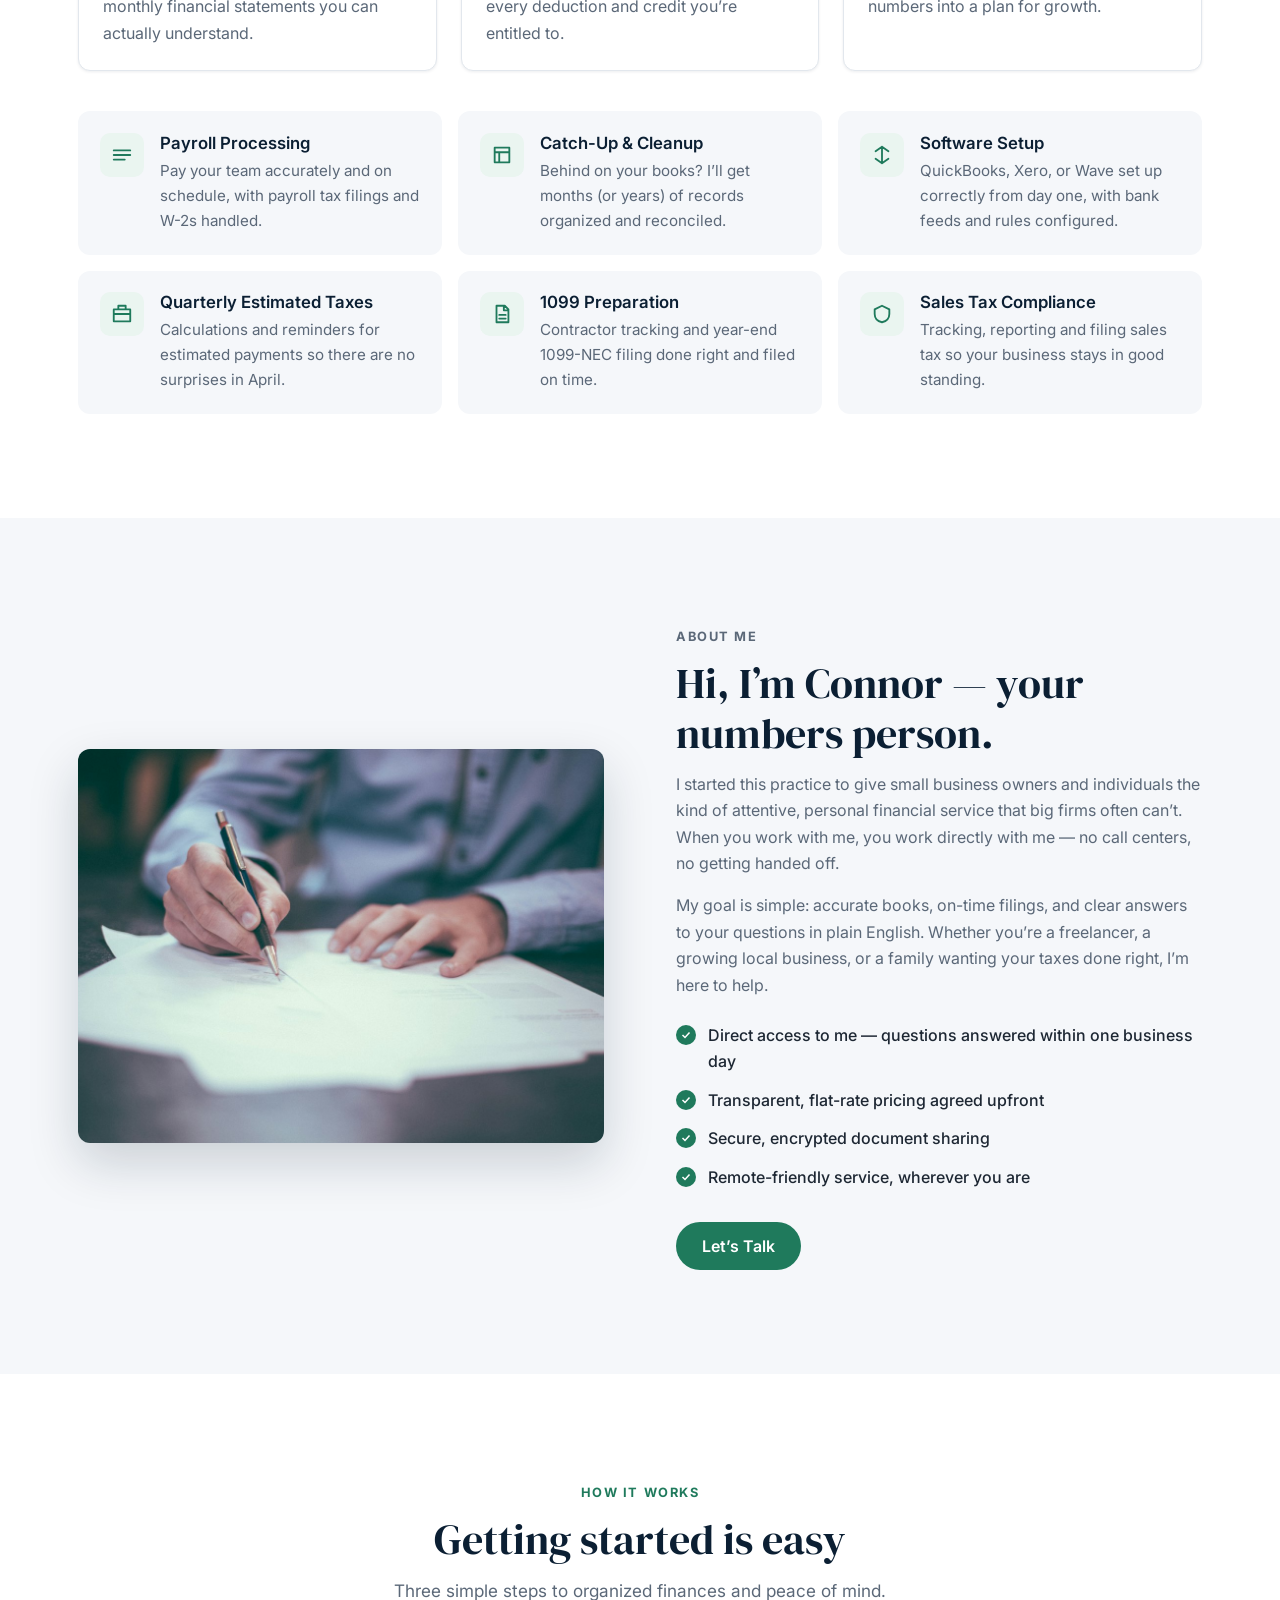
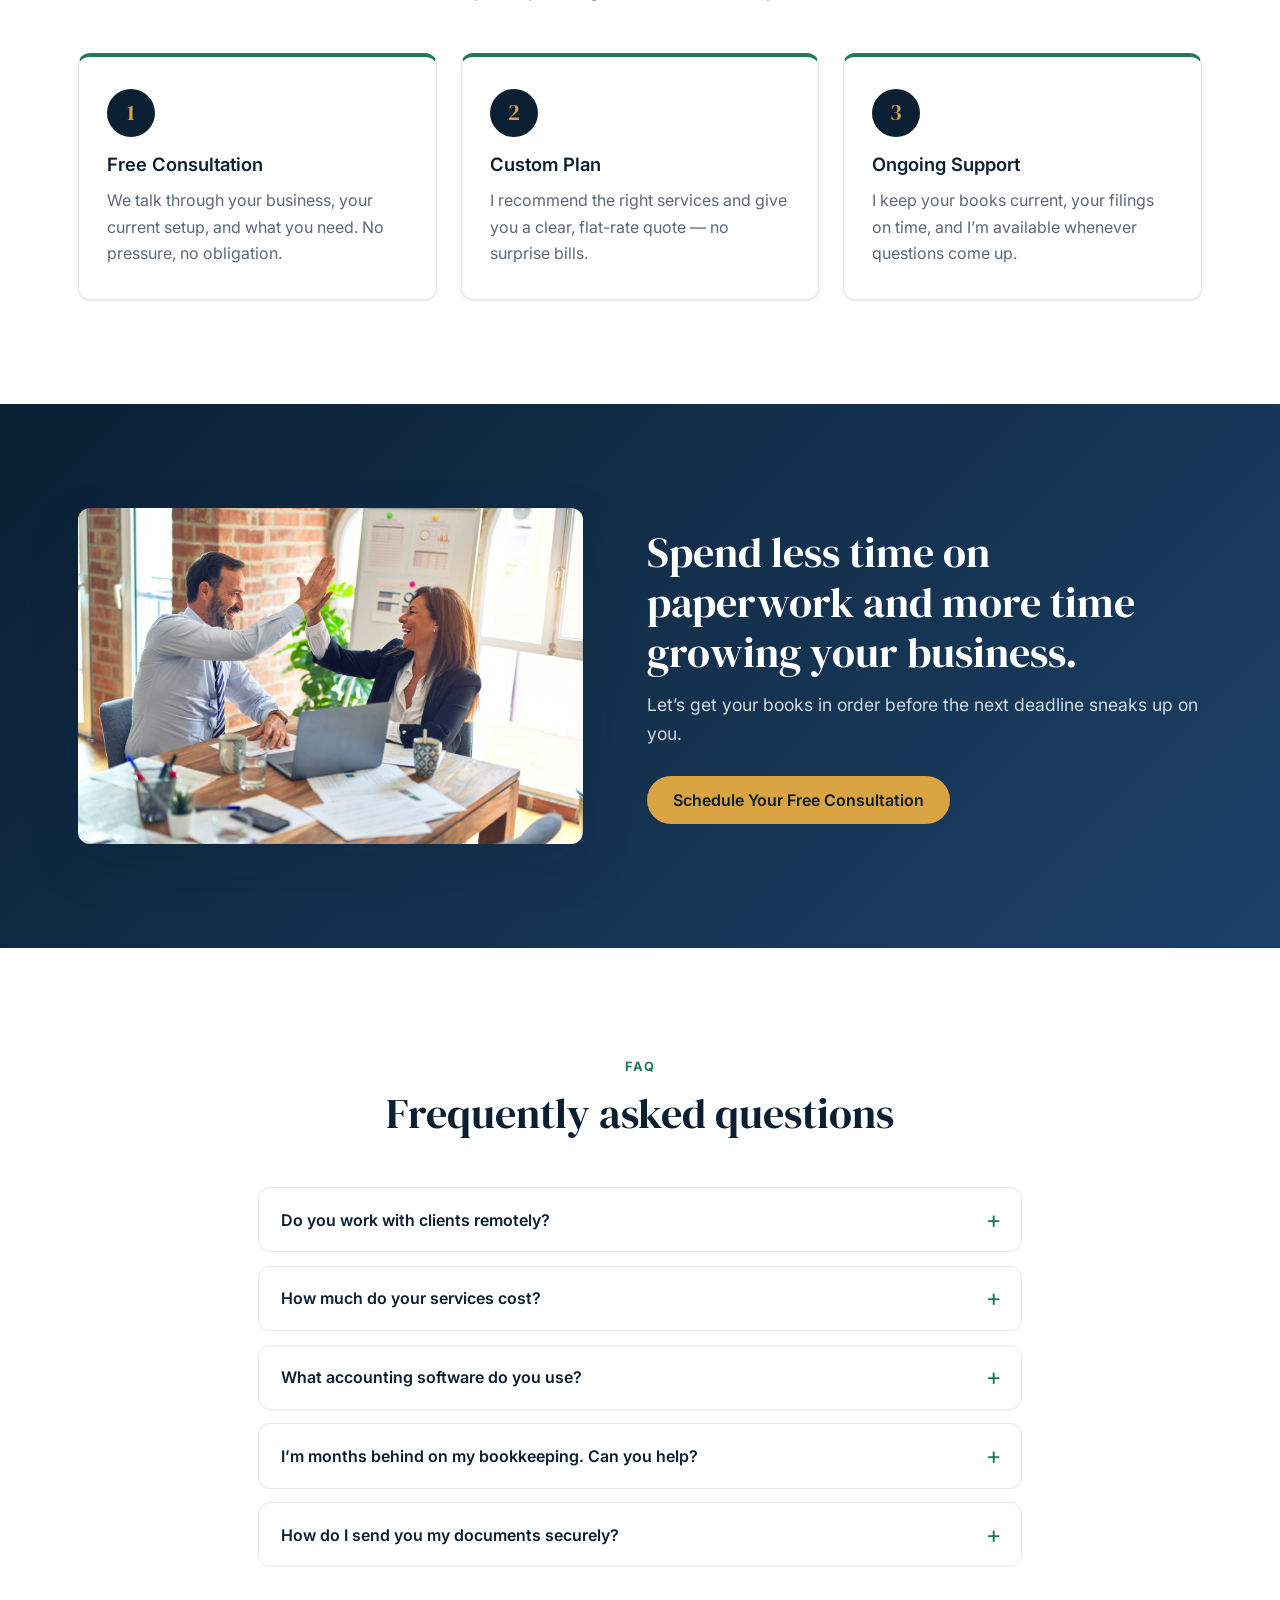
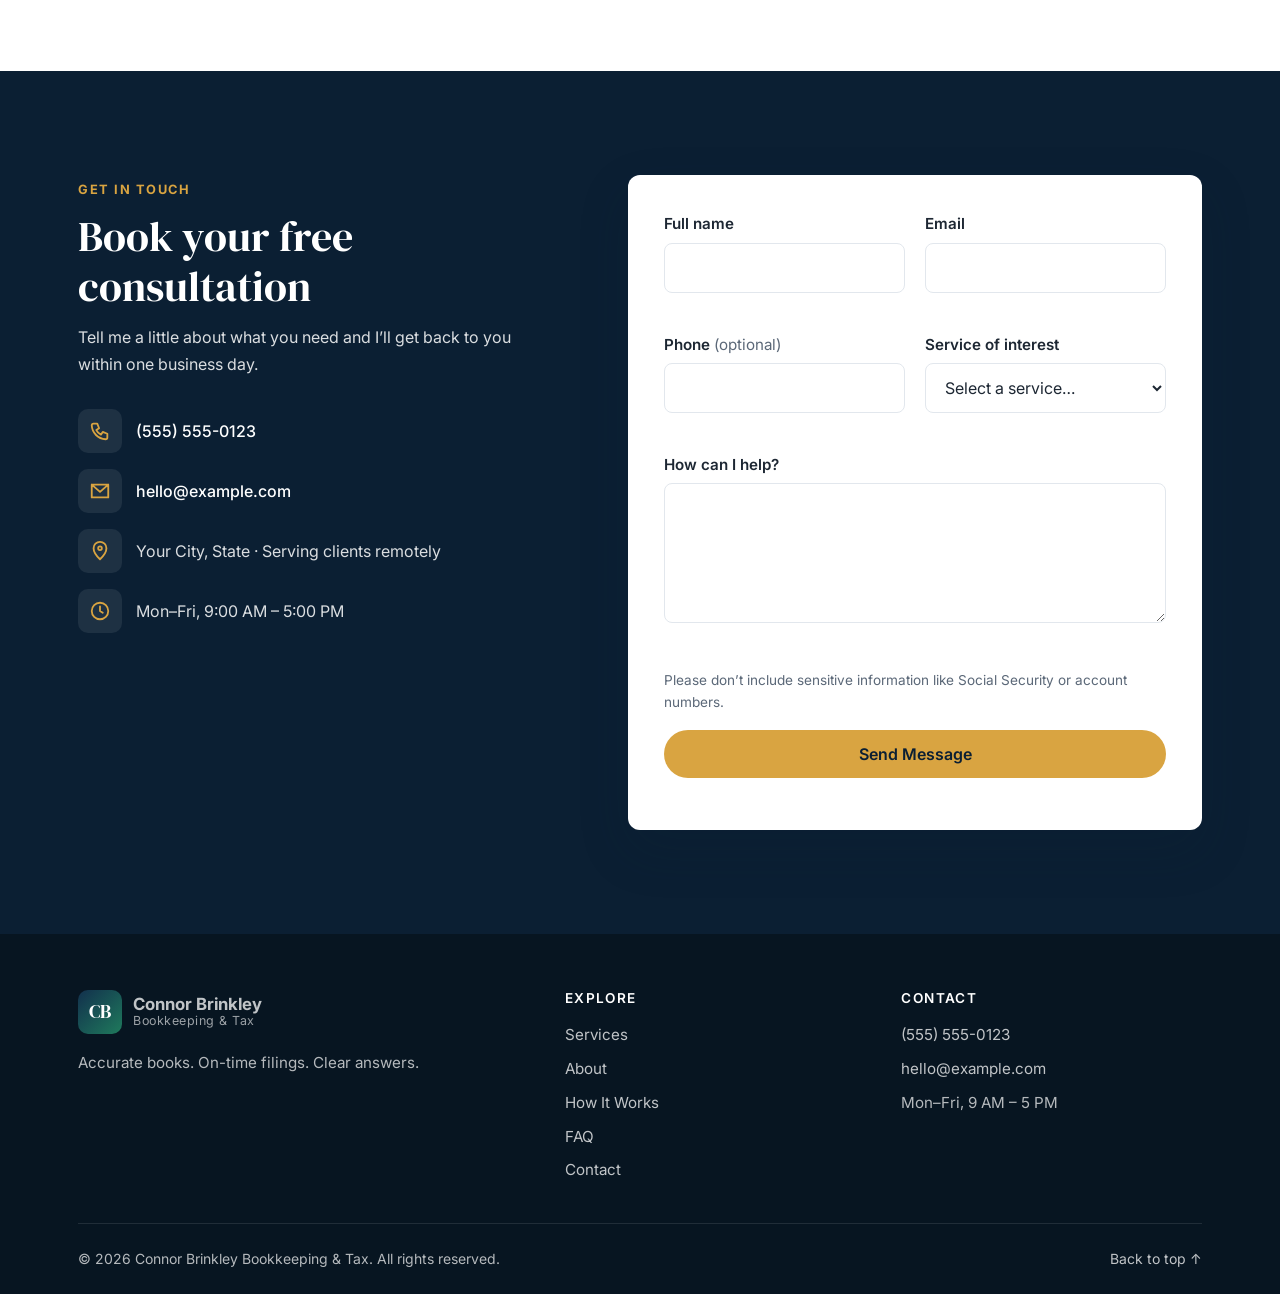
==== commit 1f01d444: "Add favicon, social sharing tags, GitHub Pages config and setup docs Final polish so the site is rea" ====
--- a/index.html
+++ b/index.html
@@ -5,6 +5,18 @@
   <meta name="viewport" content="width=device-width, initial-scale=1.0">
   <title>Connor Brinkley Bookkeeping &amp; Tax | Bookkeeping, Payroll &amp; Tax Preparation</title>
   <meta name="description" content="Accurate, affordable bookkeeping, payroll and tax preparation for small businesses and individuals. Get organized books and stress-free tax seasons with Connor Brinkley.">
+
+  <meta name="theme-color" content="#0b1f33">
+
+  <!-- Social sharing previews (Facebook, LinkedIn, iMessage, etc.) -->
+  <meta property="og:type" content="website">
+  <meta property="og:title" content="Connor Brinkley Bookkeeping &amp; Tax">
+  <meta property="og:description" content="Accurate, affordable bookkeeping, payroll and tax preparation for small businesses and individuals.">
+  <meta property="og:image" content="https://mithrilcode.github.io/connor-brinkley-bookkeeping/images/hero-tax-documents.jpg">
+  <meta property="og:url" content="https://mithrilcode.github.io/connor-brinkley-bookkeeping/">
+  <meta name="twitter:card" content="summary_large_image">
+
+  <link rel="icon" href="images/favicon.svg" type="image/svg+xml">
 
   <link rel="preconnect" href="https://fonts.googleapis.com">
   <link rel="preconnect" href="https://fonts.gstatic.com" crossorigin>
--- a/css/styles.css
+++ b/css/styles.css
@@ -0,0 +1,608 @@
+/* ==========================================================================
+   Connor Brinkley Bookkeeping & Tax — Stylesheet
+   Mobile-first: base styles target phones, media queries scale up.
+   ========================================================================== */
+
+/* ---------- Design tokens ---------- */
+:root {
+  --navy-900: #0b1f33;
+  --navy-800: #12304d;
+  --navy-700: #1b4167;
+  --green-600: #1f7a5c;
+  --green-500: #26936f;
+  --green-50: #eaf5f0;
+  --gold-500: #d9a441;
+  --gold-600: #c08d2c;
+
+  --ink: #1d2733;
+  --muted: #5b6878;
+  --line: #e2e7ed;
+  --surface: #ffffff;
+  --surface-alt: #f5f7fa;
+
+  --font-head: "DM Serif Display", Georgia, "Times New Roman", serif;
+  --font-body: "Inter", system-ui, -apple-system, "Segoe UI", Roboto, sans-serif;
+
+  --radius: 12px;
+  --radius-sm: 8px;
+  --shadow-sm: 0 1px 3px rgba(11, 31, 51, 0.08);
+  --shadow: 0 10px 30px rgba(11, 31, 51, 0.10);
+  --shadow-lg: 0 20px 50px rgba(11, 31, 51, 0.18);
+
+  --header-h: 72px;
+  --container: 1180px;
+  --gutter: 1.25rem;
+  --section-y: 4.5rem;
+}
+
+/* ---------- Reset / base ---------- */
+*,
+*::before,
+*::after { box-sizing: border-box; }
+
+html {
+  scroll-behavior: smooth;
+  scroll-padding-top: var(--header-h);
+  -webkit-text-size-adjust: 100%;
+}
+
+body {
+  margin: 0;
+  font-family: var(--font-body);
+  font-size: 1rem;
+  line-height: 1.65;
+  color: var(--ink);
+  background: var(--surface);
+  -webkit-font-smoothing: antialiased;
+}
+
+img { max-width: 100%; height: auto; display: block; }
+
+a { color: var(--green-600); text-decoration: none; }
+a:hover { text-decoration: underline; }
+
+h1, h2, h3 {
+  margin: 0 0 0.75rem;
+  line-height: 1.2;
+  color: var(--navy-900);
+}
+h1, h2 { font-family: var(--font-head); font-weight: 400; }
+h1 { font-size: clamp(2.1rem, 6vw, 3.6rem); }
+h2 { font-size: clamp(1.75rem, 4vw, 2.6rem); }
+h3 { font-size: 1.15rem; font-weight: 600; }
+
+p { margin: 0 0 1rem; }
+
+ul, ol { margin: 0; padding: 0; list-style: none; }
+
+:focus-visible {
+  outline: 3px solid var(--gold-500);
+  outline-offset: 3px;
+  border-radius: 4px;
+}
+
+.sr-only {
+  position: absolute;
+  width: 1px; height: 1px;
+  padding: 0; margin: -1px;
+  overflow: hidden;
+  clip: rect(0, 0, 0, 0);
+  white-space: nowrap;
+  border: 0;
+}
+
+.skip-link {
+  position: absolute;
+  left: 1rem; top: -100px;
+  z-index: 200;
+  padding: 0.6rem 1rem;
+  background: var(--navy-900);
+  color: #fff;
+  border-radius: var(--radius-sm);
+}
+.skip-link:focus { top: 1rem; }
+
+/* ---------- Layout helpers ---------- */
+.container {
+  width: 100%;
+  max-width: var(--container);
+  margin-inline: auto;
+  padding-inline: var(--gutter);
+}
+.narrow { max-width: 820px; }
+
+.section { padding-block: var(--section-y); }
+.section-alt { background: var(--surface-alt); }
+
+.section-head {
+  max-width: 680px;
+  margin: 0 auto 3rem;
+  text-align: center;
+}
+.section-head p:last-child { color: var(--muted); font-size: 1.075rem; }
+
+.eyebrow {
+  display: inline-block;
+  margin-bottom: 0.75rem;
+  font-size: 0.8rem;
+  font-weight: 700;
+  letter-spacing: 0.12em;
+  text-transform: uppercase;
+  color: var(--green-600);
+}
+
+/* ---------- Buttons ---------- */
+.btn {
+  display: inline-flex;
+  align-items: center;
+  justify-content: center;
+  gap: 0.5rem;
+  min-height: 48px;
+  padding: 0.8rem 1.5rem;
+  border: 2px solid transparent;
+  border-radius: 999px;
+  font: 600 1rem/1 var(--font-body);
+  cursor: pointer;
+  text-decoration: none;
+  transition: background-color 0.2s, color 0.2s, border-color 0.2s, transform 0.2s, box-shadow 0.2s;
+}
+.btn:hover { text-decoration: none; transform: translateY(-2px); }
+.btn-sm { min-height: 40px; padding: 0.55rem 1.1rem; font-size: 0.95rem; }
+.btn-block { width: 100%; }
+
+.btn-primary { background: var(--green-600); color: #fff; }
+.btn-primary:hover { background: var(--green-500); box-shadow: 0 8px 20px rgba(31, 122, 92, 0.3); }
+
+.btn-accent { background: var(--gold-500); color: var(--navy-900); }
+.btn-accent:hover { background: var(--gold-600); box-shadow: 0 8px 20px rgba(217, 164, 65, 0.35); }
+
+.btn-outline-light { border-color: rgba(255, 255, 255, 0.7); color: #fff; }
+.btn-outline-light:hover { background: #fff; color: var(--navy-900); }
+
+/* ---------- Header / navigation ---------- */
+.site-header {
+  position: sticky;
+  top: 0;
+  z-index: 100;
+  background: rgba(255, 255, 255, 0.97);
+  border-bottom: 1px solid transparent;
+  transition: box-shadow 0.25s, border-color 0.25s;
+}
+.site-header.scrolled {
+  border-color: var(--line);
+  box-shadow: var(--shadow-sm);
+}
+
+.nav-wrap {
+  display: flex;
+  align-items: center;
+  justify-content: space-between;
+  height: var(--header-h);
+}
+
+.logo {
+  display: inline-flex;
+  align-items: center;
+  gap: 0.7rem;
+  color: var(--navy-900);
+}
+.logo:hover { text-decoration: none; }
+.logo-mark {
+  display: grid;
+  place-items: center;
+  width: 44px; height: 44px;
+  border-radius: 10px;
+  background: linear-gradient(135deg, var(--navy-800), var(--green-600));
+  color: #fff;
+  font: 400 1.2rem/1 var(--font-head);
+  letter-spacing: 0.02em;
+}
+.logo-text { display: flex; flex-direction: column; line-height: 1.15; }
+.logo-text strong { font-size: 1.05rem; }
+.logo-text small { font-size: 0.78rem; color: var(--muted); letter-spacing: 0.04em; }
+
+.nav-toggle {
+  display: inline-flex;
+  flex-direction: column;
+  justify-content: center;
+  gap: 5px;
+  width: 44px; height: 44px;
+  padding: 0 10px;
+  background: none;
+  border: 0;
+  cursor: pointer;
+}
+.nav-toggle .bar {
+  display: block;
+  height: 2px;
+  background: var(--navy-900);
+  border-radius: 2px;
+  transition: transform 0.25s, opacity 0.25s;
+}
+.nav-toggle[aria-expanded="true"] .bar:nth-child(2) { transform: translateY(7px) rotate(45deg); }
+.nav-toggle[aria-expanded="true"] .bar:nth-child(3) { opacity: 0; }
+.nav-toggle[aria-expanded="true"] .bar:nth-child(4) { transform: translateY(-7px) rotate(-45deg); }
+
+/* Mobile menu: slides down below the header */
+.primary-nav {
+  position: absolute;
+  top: var(--header-h);
+  left: 0; right: 0;
+  background: #fff;
+  border-bottom: 1px solid var(--line);
+  box-shadow: var(--shadow);
+  visibility: hidden;
+  opacity: 0;
+  transform: translateY(-8px);
+  transition: opacity 0.2s, transform 0.2s, visibility 0.2s;
+}
+.primary-nav.open { visibility: visible; opacity: 1; transform: none; }
+.primary-nav ul { display: flex; flex-direction: column; padding: 0.5rem var(--gutter) 1.25rem; }
+.primary-nav a:not(.btn) {
+  display: block;
+  padding: 0.85rem 0;
+  border-bottom: 1px solid var(--line);
+  color: var(--ink);
+  font-weight: 500;
+}
+.primary-nav a:not(.btn):hover { color: var(--green-600); text-decoration: none; }
+.primary-nav .btn { margin-top: 1rem; width: 100%; }
+
+/* ---------- Hero ---------- */
+.hero {
+  position: relative;
+  display: flex;
+  align-items: center;
+  min-height: calc(100svh - var(--header-h));
+  padding-block: 4rem;
+  color: #fff;
+  background:
+    linear-gradient(100deg, rgba(11, 31, 51, 0.94) 0%, rgba(11, 31, 51, 0.82) 50%, rgba(11, 31, 51, 0.55) 100%),
+    url("../images/hero-tax-documents.jpg") center / cover no-repeat;
+}
+.hero-content { max-width: var(--container); }
+.hero h1 { color: #fff; max-width: 14ch; }
+.hero .eyebrow { color: var(--gold-500); }
+.hero .lead {
+  max-width: 560px;
+  font-size: 1.125rem;
+  color: rgba(255, 255, 255, 0.86);
+}
+.hero-actions { display: flex; flex-wrap: wrap; gap: 0.85rem; margin: 2rem 0 2.25rem; }
+.hero-actions .btn { flex: 1 1 220px; max-width: 280px; }
+.hero-points { display: flex; flex-wrap: wrap; gap: 0.5rem 1.75rem; color: rgba(255, 255, 255, 0.85); font-size: 0.95rem; }
+.hero-points li { display: flex; align-items: center; gap: 0.5rem; }
+.hero-points li::before {
+  content: "";
+  width: 18px; height: 18px;
+  flex-shrink: 0;
+  border-radius: 50%;
+  background: var(--green-500) url("data:image/svg+xml,%3Csvg xmlns='http://www.w3.org/2000/svg' viewBox='0 0 24 24' fill='none' stroke='white' stroke-width='3'%3E%3Cpath d='M5 12l5 5 9-10'/%3E%3C/svg%3E") center / 12px no-repeat;
+}
+
+/* ---------- Services ---------- */
+.feature-grid {
+  display: grid;
+  gap: 1.5rem;
+  grid-template-columns: 1fr;
+}
+.feature-card {
+  overflow: hidden;
+  background: var(--surface);
+  border: 1px solid var(--line);
+  border-radius: var(--radius);
+  box-shadow: var(--shadow-sm);
+  transition: transform 0.25s, box-shadow 0.25s;
+}
+.feature-card:hover { transform: translateY(-4px); box-shadow: var(--shadow); }
+.feature-card img { width: 100%; aspect-ratio: 16 / 10; object-fit: cover; }
+.feature-body { padding: 1.5rem; }
+.feature-body p { margin: 0; color: var(--muted); }
+
+.service-list {
+  display: grid;
+  gap: 1rem;
+  grid-template-columns: 1fr;
+  margin-top: 2.5rem;
+}
+.service-item {
+  display: flex;
+  gap: 1rem;
+  padding: 1.35rem;
+  background: var(--surface-alt);
+  border-radius: var(--radius);
+}
+.service-item h3 { margin-bottom: 0.3rem; font-size: 1.05rem; }
+.service-item p { margin: 0; color: var(--muted); font-size: 0.95rem; }
+
+.icon {
+  display: grid;
+  place-items: center;
+  flex-shrink: 0;
+  width: 44px; height: 44px;
+  border-radius: 10px;
+  background: var(--green-50);
+}
+.icon svg {
+  width: 22px; height: 22px;
+  fill: none;
+  stroke: var(--green-600);
+  stroke-width: 2;
+  stroke-linecap: round;
+  stroke-linejoin: round;
+}
+
+/* ---------- About (split layout) ---------- */
+.split {
+  display: grid;
+  gap: 2.5rem;
+  align-items: center;
+}
+.split-media img {
+  width: 100%;
+  aspect-ratio: 4 / 3;
+  object-fit: cover;
+  border-radius: var(--radius);
+  box-shadow: var(--shadow-lg);
+}
+.split-content p { color: var(--muted); }
+
+.check-list { margin: 1.5rem 0 2rem; display: grid; gap: 0.75rem; }
+.check-list li {
+  position: relative;
+  padding-left: 2rem;
+  font-weight: 500;
+}
+.check-list li::before {
+  content: "";
+  position: absolute;
+  left: 0; top: 0.2rem;
+  width: 20px; height: 20px;
+  border-radius: 50%;
+  background: var(--green-600) url("data:image/svg+xml,%3Csvg xmlns='http://www.w3.org/2000/svg' viewBox='0 0 24 24' fill='none' stroke='white' stroke-width='3'%3E%3Cpath d='M5 12l5 5 9-10'/%3E%3C/svg%3E") center / 12px no-repeat;
+}
+
+/* ---------- Process steps ---------- */
+.steps {
+  display: grid;
+  gap: 1.5rem;
+  counter-reset: none;
+}
+.step {
+  position: relative;
+  padding: 2rem 1.75rem;
+  background: var(--surface);
+  border: 1px solid var(--line);
+  border-top: 4px solid var(--green-600);
+  border-radius: var(--radius);
+  box-shadow: var(--shadow-sm);
+}
+.step-num {
+  display: grid;
+  place-items: center;
+  width: 48px; height: 48px;
+  margin-bottom: 1rem;
+  border-radius: 50%;
+  background: var(--navy-900);
+  color: var(--gold-500);
+  font: 400 1.4rem/1 var(--font-head);
+}
+.step p { margin: 0; color: var(--muted); }
+
+/* ---------- CTA banner ---------- */
+.cta-banner {
+  padding-block: var(--section-y);
+  background: linear-gradient(135deg, var(--navy-900), var(--navy-700));
+  color: #fff;
+}
+.cta-inner { display: grid; gap: 2.5rem; align-items: center; }
+.cta-media img {
+  width: 100%;
+  aspect-ratio: 3 / 2;
+  object-fit: cover;
+  border-radius: var(--radius);
+  box-shadow: var(--shadow-lg);
+}
+.cta-content h2 { color: #fff; }
+.cta-content p { color: rgba(255, 255, 255, 0.82); font-size: 1.1rem; margin-bottom: 1.75rem; }
+
+/* ---------- FAQ ---------- */
+.faq-list { display: grid; gap: 0.85rem; }
+.faq-list details {
+  background: var(--surface);
+  border: 1px solid var(--line);
+  border-radius: var(--radius);
+  transition: box-shadow 0.2s, border-color 0.2s;
+}
+.faq-list details[open] { border-color: var(--green-600); box-shadow: var(--shadow-sm); }
+.faq-list summary {
+  position: relative;
+  padding: 1.15rem 3.25rem 1.15rem 1.35rem;
+  font-weight: 600;
+  color: var(--navy-900);
+  cursor: pointer;
+  list-style: none;
+}
+.faq-list summary::-webkit-details-marker { display: none; }
+.faq-list summary::after {
+  content: "+";
+  position: absolute;
+  right: 1.25rem; top: 50%;
+  transform: translateY(-50%);
+  font-size: 1.5rem;
+  font-weight: 400;
+  color: var(--green-600);
+  transition: transform 0.2s;
+}
+.faq-list details[open] summary::after { transform: translateY(-50%) rotate(45deg); }
+.faq-list details p { margin: 0; padding: 0 1.35rem 1.25rem; color: var(--muted); }
+
+/* ---------- Contact ---------- */
+.section-dark { background: var(--navy-900); color: rgba(255, 255, 255, 0.85); }
+.section-dark h2 { color: #fff; }
+.section-dark .eyebrow { color: var(--gold-500); }
+
+.contact-grid { display: grid; gap: 3rem; }
+
+.contact-details { display: grid; gap: 1rem; margin-top: 2rem; }
+.contact-details li { display: flex; align-items: center; gap: 0.9rem; }
+.contact-details a { color: #fff; font-weight: 500; }
+.contact-details .icon { background: rgba(255, 255, 255, 0.08); }
+.contact-details .icon svg { stroke: var(--gold-500); }
+
+.contact-form {
+  padding: 1.75rem;
+  background: var(--surface);
+  border-radius: var(--radius);
+  box-shadow: var(--shadow-lg);
+  color: var(--ink);
+}
+.form-row { display: grid; gap: 0 1.25rem; }
+.field { margin-bottom: 1.1rem; }
+.field label { display: block; margin-bottom: 0.4rem; font-weight: 600; font-size: 0.95rem; }
+.optional { font-weight: 400; color: var(--muted); }
+
+.field input,
+.field select,
+.field textarea {
+  width: 100%;
+  padding: 0.8rem 0.95rem;
+  border: 1.5px solid var(--line);
+  border-radius: var(--radius-sm);
+  background: #fff;
+  color: var(--ink);
+  font: 1rem/1.4 var(--font-body);   /* 16px prevents iOS zoom on focus */
+  transition: border-color 0.2s, box-shadow 0.2s;
+}
+.field textarea { resize: vertical; min-height: 130px; }
+.field input:focus,
+.field select:focus,
+.field textarea:focus {
+  outline: none;
+  border-color: var(--green-600);
+  box-shadow: 0 0 0 3px rgba(31, 122, 92, 0.15);
+}
+.field.invalid input,
+.field.invalid select,
+.field.invalid textarea { border-color: #c0392b; }
+.error { display: block; min-height: 1.2em; margin-top: 0.3rem; font-size: 0.85rem; color: #c0392b; }
+
+.form-note { font-size: 0.85rem; color: var(--muted); }
+.form-status { margin: 1rem 0 0; font-weight: 600; text-align: center; }
+.form-status.success { color: var(--green-600); }
+.form-status.failure { color: #c0392b; }
+
+/* ---------- Footer ---------- */
+.site-footer {
+  padding-top: 3.5rem;
+  background: #071521;
+  color: rgba(255, 255, 255, 0.7);
+  font-size: 0.95rem;
+}
+.site-footer h3 {
+  margin-bottom: 1rem;
+  font-size: 0.85rem;
+  letter-spacing: 0.1em;
+  text-transform: uppercase;
+  color: #fff;
+}
+.site-footer ul { display: grid; gap: 0.55rem; }
+.site-footer a { color: rgba(255, 255, 255, 0.75); }
+.site-footer a:hover { color: #fff; }
+.logo-light, .logo-light:hover { color: #fff; }
+.logo-light .logo-text small { color: rgba(255, 255, 255, 0.6); }
+.footer-tag { margin-top: 1rem; }
+
+.footer-grid { display: grid; gap: 2.25rem; padding-bottom: 2.5rem; }
+.footer-bottom {
+  display: flex;
+  flex-wrap: wrap;
+  justify-content: space-between;
+  gap: 0.75rem;
+  position: relative;
+  padding-block: 1.5rem;
+  font-size: 0.875rem;
+}
+/* Divider aligned with the content edges instead of spanning the gutters */
+.footer-bottom::before {
+  content: "";
+  position: absolute;
+  top: 0;
+  left: var(--gutter);
+  right: var(--gutter);
+  height: 1px;
+  background: rgba(255, 255, 255, 0.1);
+}
+.footer-bottom p { margin: 0; }
+
+/* ---------- Scroll reveal (enabled by JS) ---------- */
+.js .reveal { opacity: 0; transform: translateY(24px); transition: opacity 0.6s ease, transform 0.6s ease; }
+.js .reveal.visible { opacity: 1; transform: none; }
+
+/* ==========================================================================
+   Responsive breakpoints
+   ========================================================================== */
+
+/* Small tablets (≥ 600px) */
+@media (min-width: 600px) {
+  :root { --gutter: 1.75rem; }
+  .service-list { grid-template-columns: repeat(2, 1fr); }
+  .form-row { grid-template-columns: 1fr 1fr; }
+  .contact-form { padding: 2.25rem; }
+  .footer-grid { grid-template-columns: 1.5fr 1fr 1fr; }
+}
+
+/* Tablets (≥ 768px) */
+@media (min-width: 768px) {
+  :root { --section-y: 5.5rem; }
+  .feature-grid { grid-template-columns: repeat(2, 1fr); }
+  .feature-grid .feature-card:last-child { grid-column: 1 / -1; }
+  .steps { grid-template-columns: repeat(3, 1fr); }
+}
+
+/* Desktop (≥ 1024px) */
+@media (min-width: 1024px) {
+  :root { --header-h: 80px; --section-y: 6.5rem; }
+
+  /* Horizontal navigation replaces the hamburger menu */
+  .nav-toggle { display: none; }
+  .primary-nav {
+    position: static;
+    visibility: visible;
+    opacity: 1;
+    transform: none;
+    background: none;
+    border: 0;
+    box-shadow: none;
+  }
+  .primary-nav ul { flex-direction: row; align-items: center; gap: 2rem; padding: 0; }
+  .primary-nav a:not(.btn) { padding: 0.25rem 0; border: 0; position: relative; }
+  .primary-nav a:not(.btn)::after {
+    content: "";
+    position: absolute;
+    left: 0; bottom: -4px;
+    width: 100%; height: 2px;
+    background: var(--green-600);
+    transform: scaleX(0);
+    transform-origin: left;
+    transition: transform 0.25s;
+  }
+  .primary-nav a:not(.btn):hover::after,
+  .primary-nav a.active::after { transform: scaleX(1); }
+  .primary-nav .btn { margin-top: 0; width: auto; }
+
+  .feature-grid { grid-template-columns: repeat(3, 1fr); }
+  .feature-grid .feature-card:last-child { grid-column: auto; }
+  .service-list { grid-template-columns: repeat(3, 1fr); }
+
+  .split { grid-template-columns: 1fr 1fr; gap: 4.5rem; }
+  .cta-inner { grid-template-columns: 1fr 1.1fr; gap: 4rem; }
+  .contact-grid { grid-template-columns: 1fr 1.2fr; gap: 4.5rem; align-items: start; }
+}
+
+/* Respect users who prefer reduced motion */
+@media (prefers-reduced-motion: reduce) {
+  html { scroll-behavior: auto; }
+  *, *::before, *::after { transition: none !important; animation: none !important; }
+  .js .reveal { opacity: 1; transform: none; }
+}
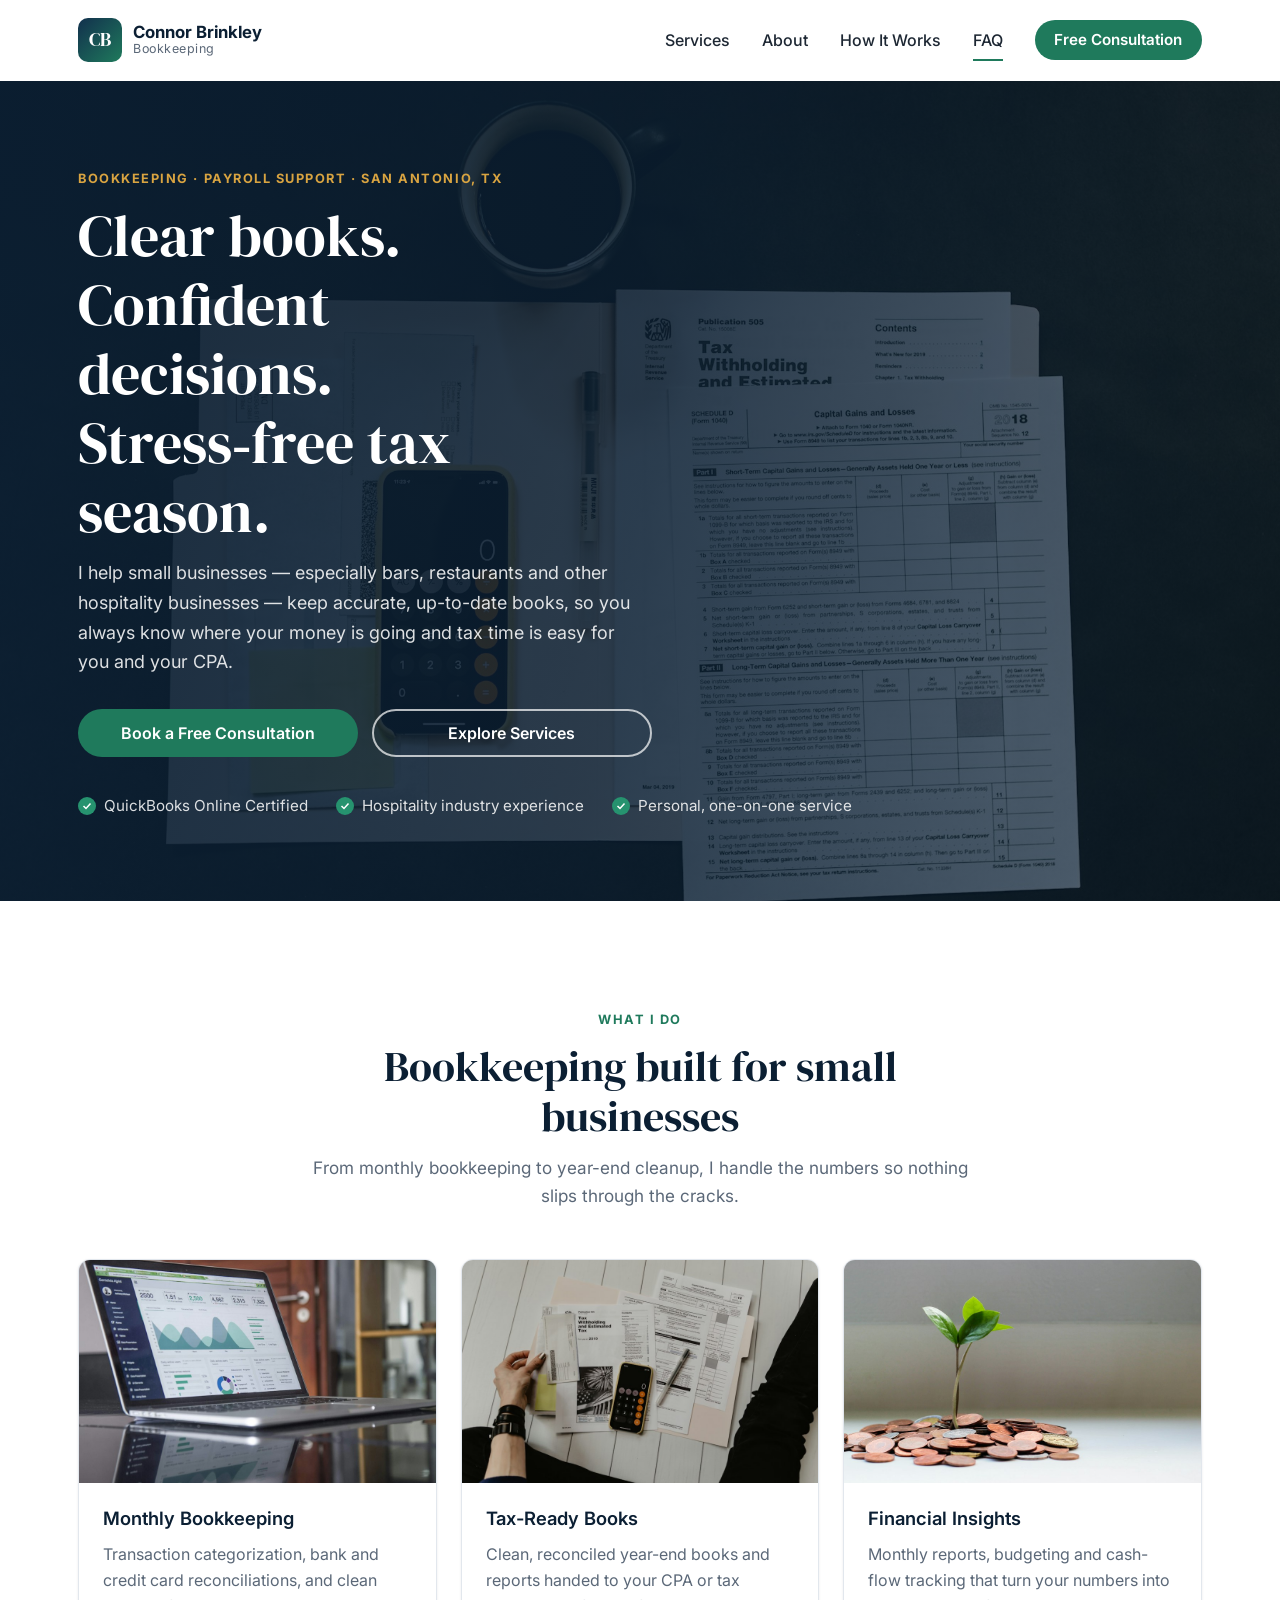
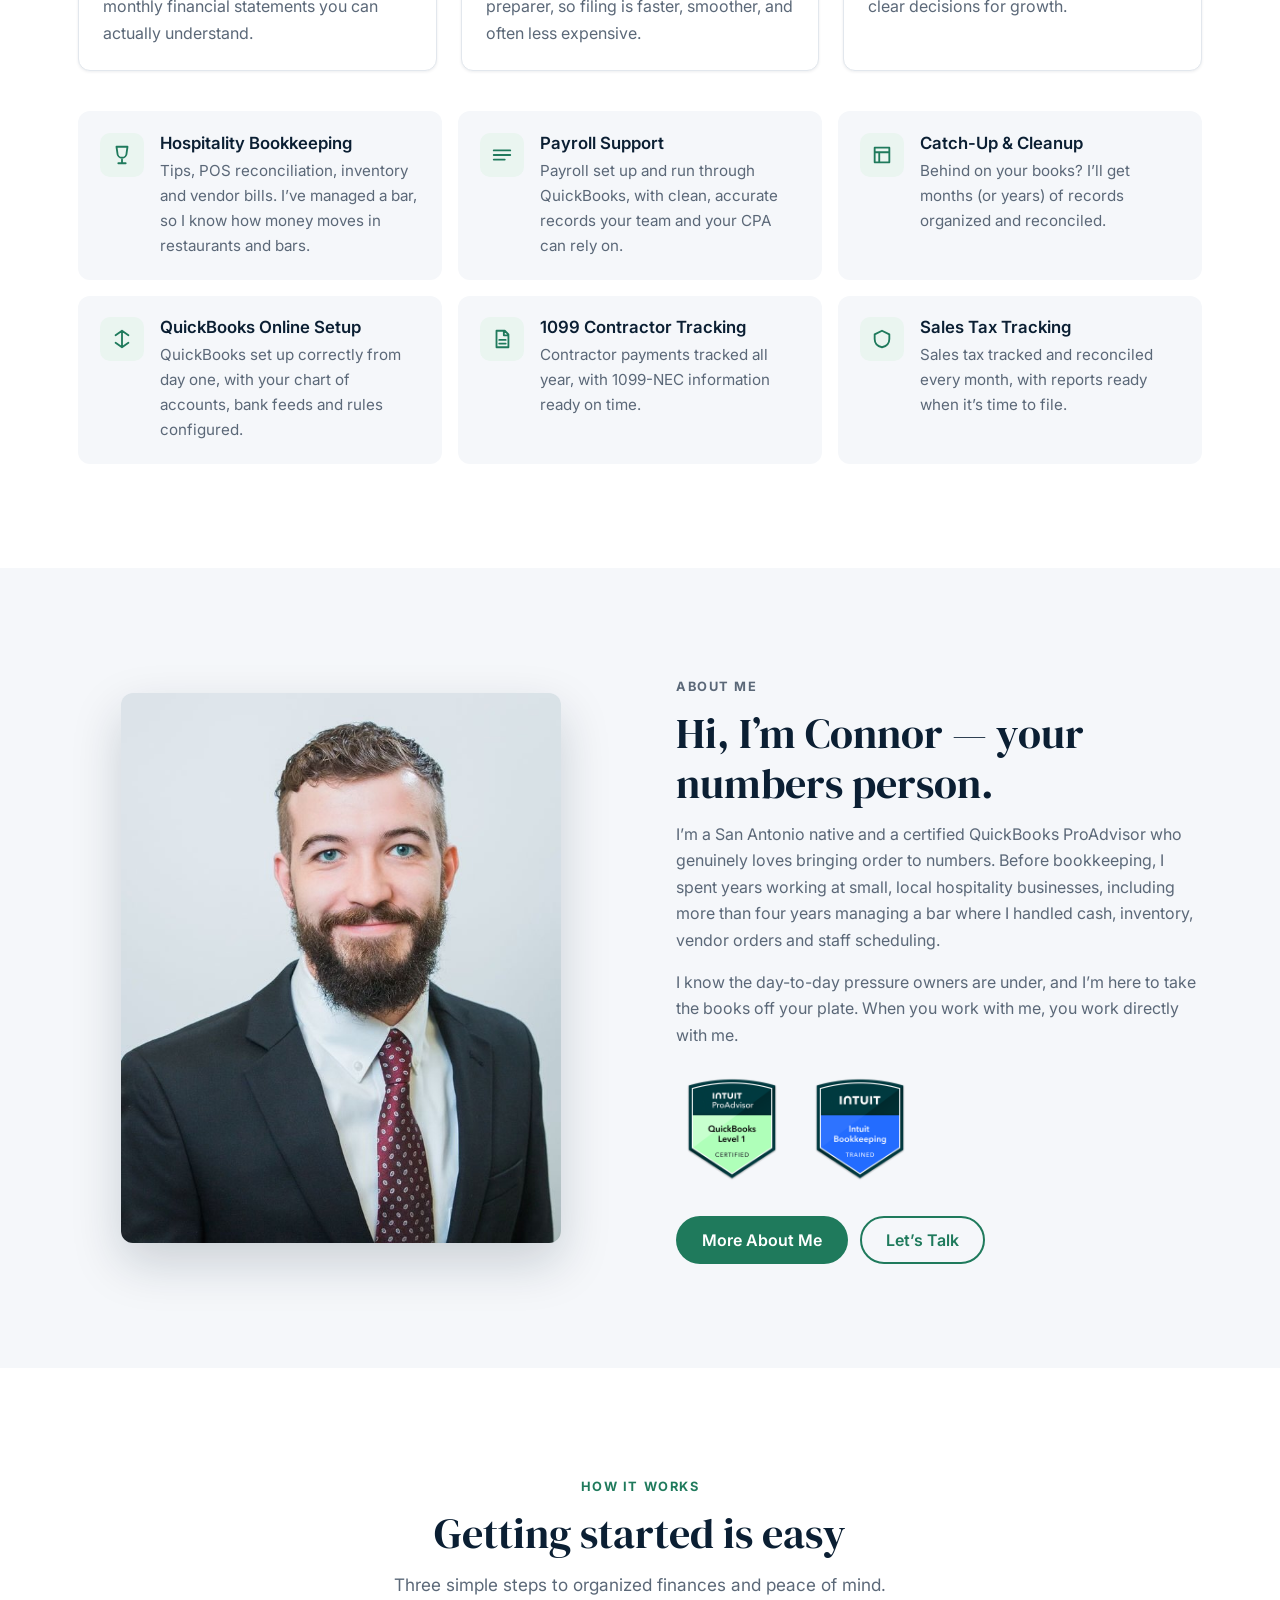
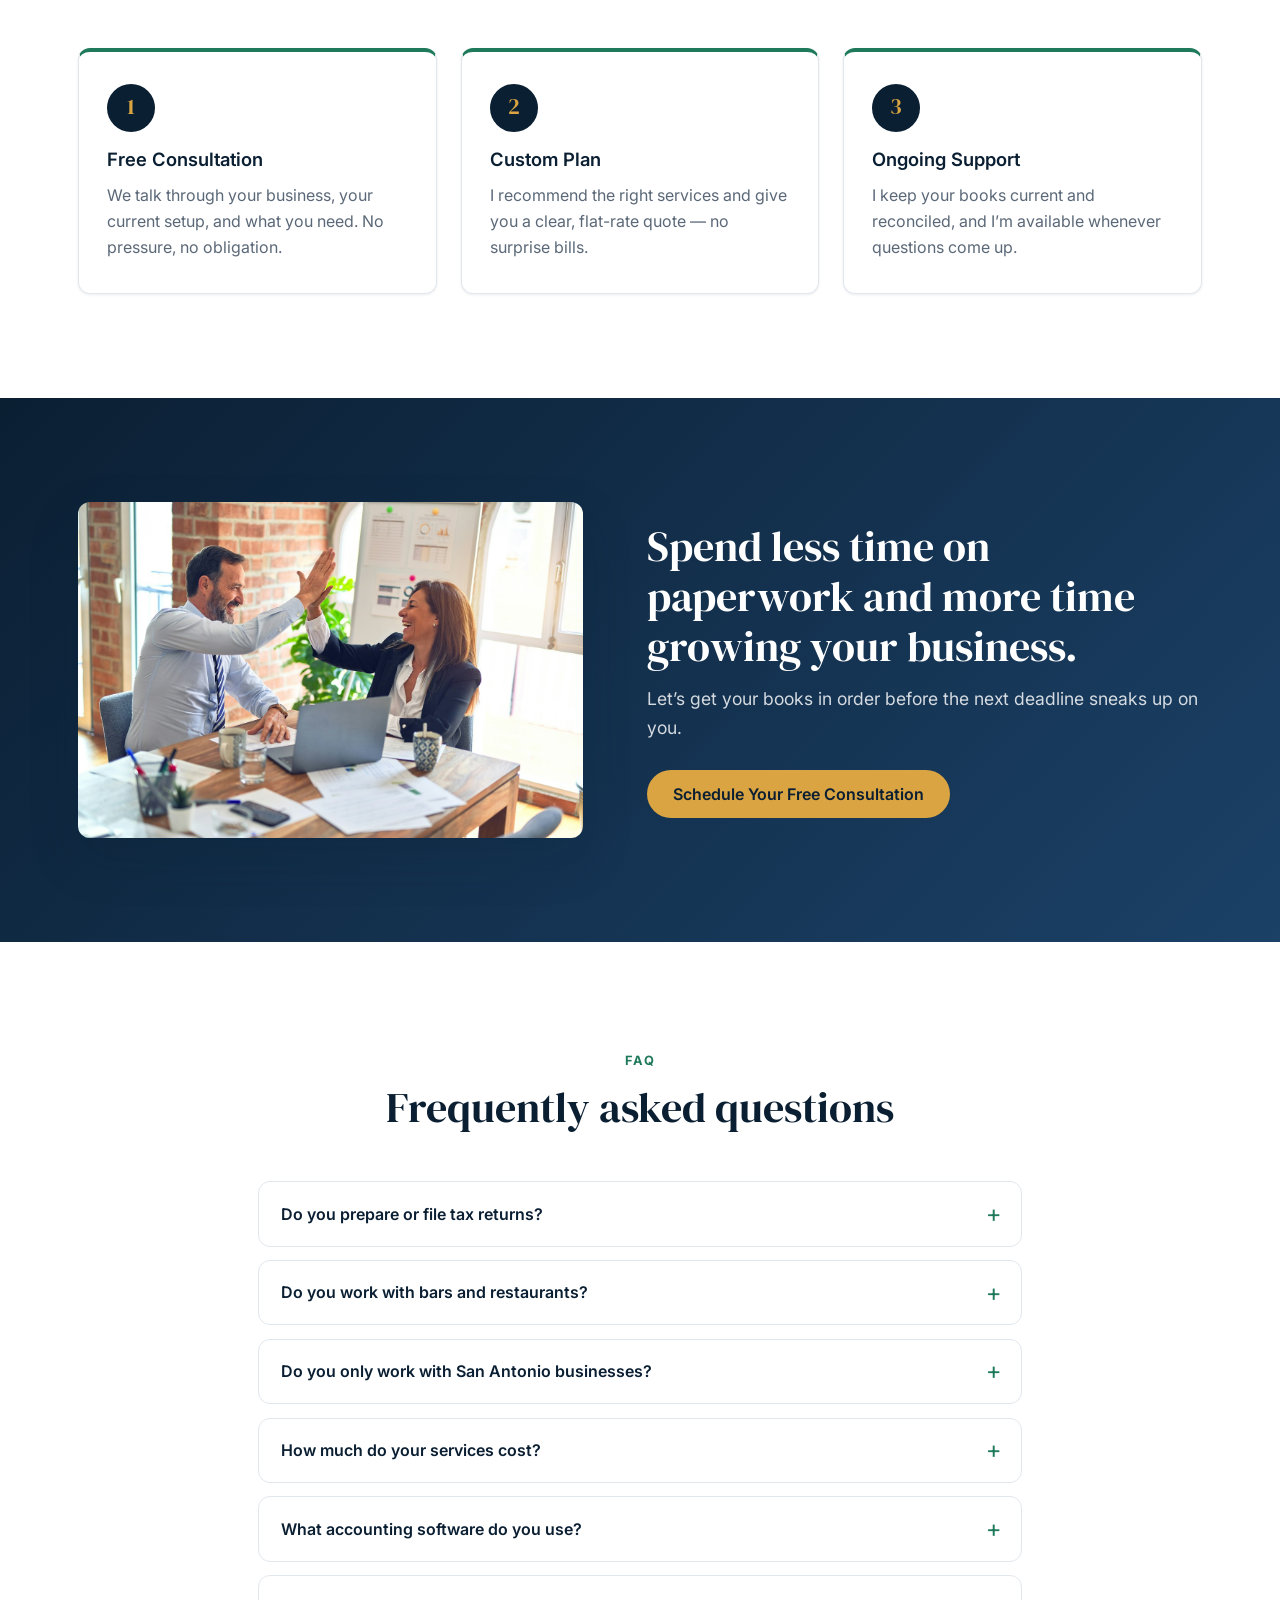
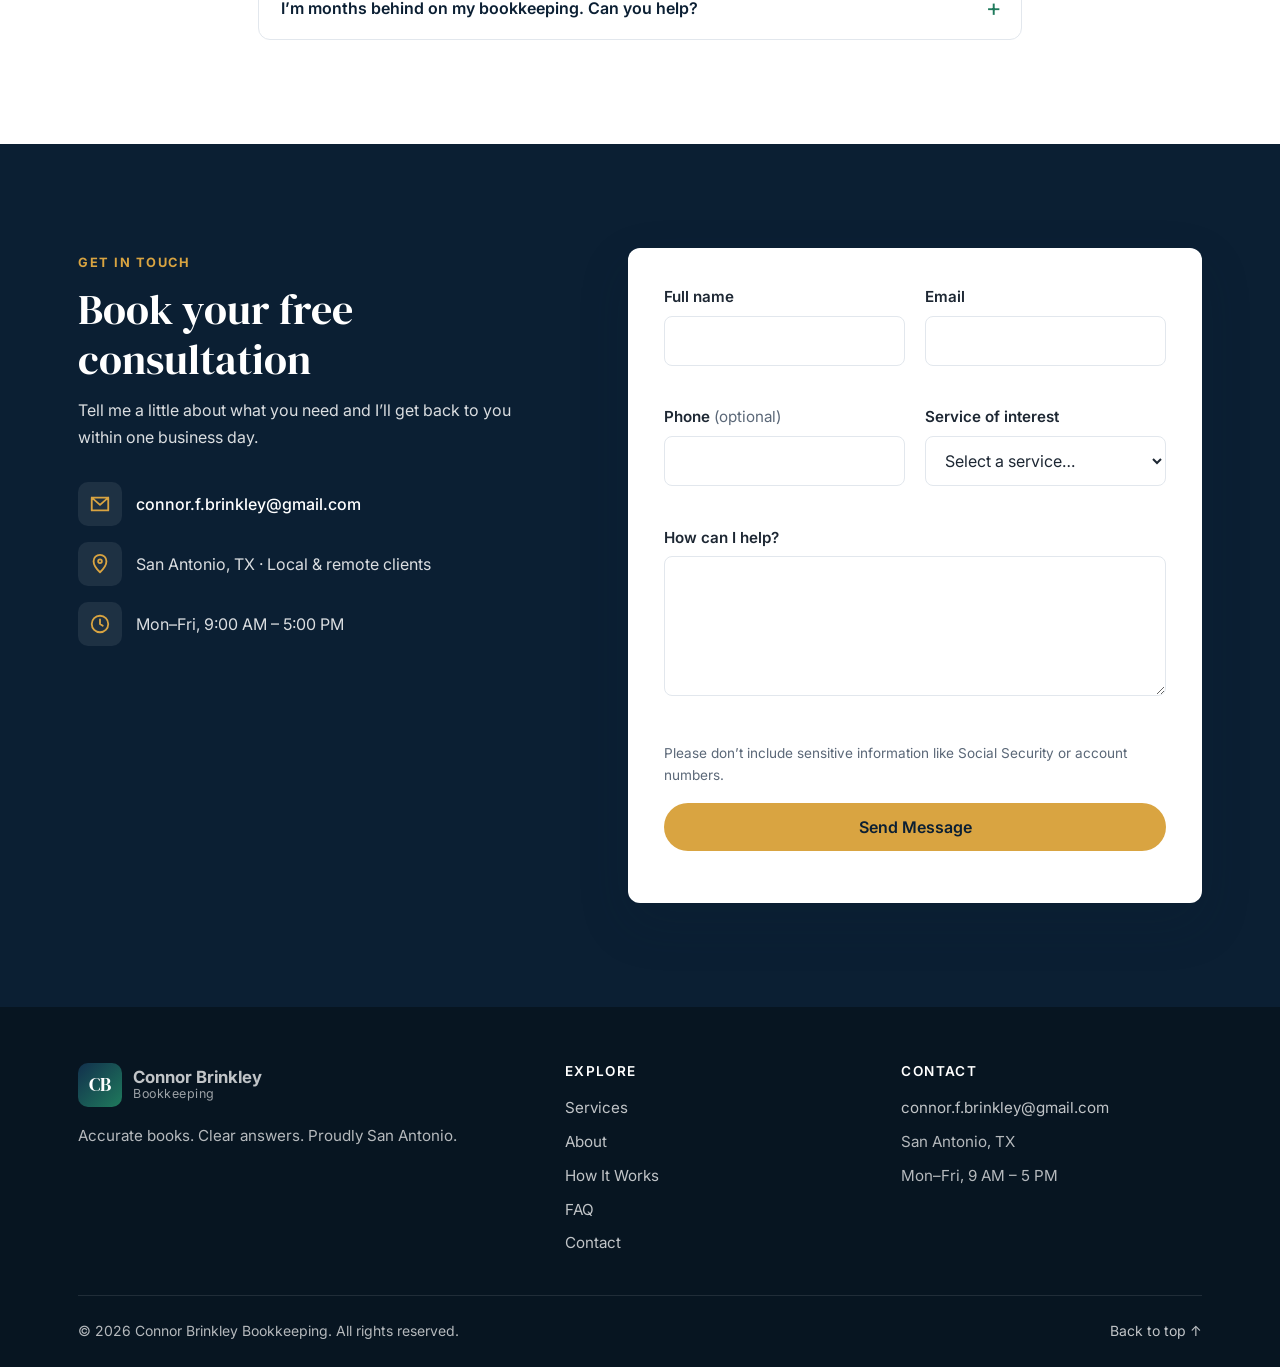
==== commit a5c1659a: "Refocus site on bookkeeping and hospitality, add real contact details Updated the homepage content t" ====
--- a/index.html
+++ b/index.html
@@ -3,15 +3,15 @@
 <head>
   <meta charset="UTF-8">
   <meta name="viewport" content="width=device-width, initial-scale=1.0">
-  <title>Connor Brinkley Bookkeeping &amp; Tax | Bookkeeping, Payroll &amp; Tax Preparation</title>
-  <meta name="description" content="Accurate, affordable bookkeeping, payroll and tax preparation for small businesses and individuals. Get organized books and stress-free tax seasons with Connor Brinkley.">
+  <title>Connor Brinkley Bookkeeping | San Antonio Bookkeeping &amp; QuickBooks Services</title>
+  <meta name="description" content="Accurate, affordable bookkeeping for San Antonio small businesses, with a specialty in bars, restaurants and hospitality. QuickBooks Online certified. Book a free consultation with Connor Brinkley.">
 
   <meta name="theme-color" content="#0b1f33">
 
   <!-- Social sharing previews (Facebook, LinkedIn, iMessage, etc.) -->
   <meta property="og:type" content="website">
-  <meta property="og:title" content="Connor Brinkley Bookkeeping &amp; Tax">
-  <meta property="og:description" content="Accurate, affordable bookkeeping, payroll and tax preparation for small businesses and individuals.">
+  <meta property="og:title" content="Connor Brinkley Bookkeeping">
+  <meta property="og:description" content="Accurate, affordable bookkeeping for San Antonio small businesses and hospitality owners. QuickBooks Online certified.">
   <meta property="og:image" content="https://mithrilcode.github.io/connor-brinkley-bookkeeping/images/hero-tax-documents.jpg">
   <meta property="og:url" content="https://mithrilcode.github.io/connor-brinkley-bookkeeping/">
   <meta name="twitter:card" content="summary_large_image">
@@ -29,11 +29,11 @@
   <!-- ============ HEADER / NAVIGATION ============ -->
   <header class="site-header" id="top">
     <div class="container nav-wrap">
-      <a href="#top" class="logo" aria-label="Connor Brinkley Bookkeeping &amp; Tax home">
+      <a href="index.html" class="logo" aria-label="Connor Brinkley Bookkeeping home">
         <span class="logo-mark" aria-hidden="true">CB</span>
         <span class="logo-text">
           <strong>Connor Brinkley</strong>
-          <small>Bookkeeping &amp; Tax</small>
+          <small>Bookkeeping</small>
         </span>
       </a>
 
@@ -45,7 +45,7 @@
       <nav class="primary-nav" id="primary-nav" aria-label="Primary">
         <ul>
           <li><a href="#services">Services</a></li>
-          <li><a href="#about">About</a></li>
+          <li><a href="about.html">About</a></li>
           <li><a href="#process">How It Works</a></li>
           <li><a href="#faq">FAQ</a></li>
           <li><a href="#contact" class="btn btn-primary btn-sm">Free Consultation</a></li>
@@ -58,21 +58,21 @@
     <!-- ============ HERO ============ -->
     <section class="hero">
       <div class="container hero-content">
-        <p class="eyebrow">Bookkeeping &middot; Payroll &middot; Tax Preparation</p>
+        <p class="eyebrow">Bookkeeping &middot; Payroll Support &middot; San Antonio, TX</p>
         <h1>Clear books. Confident decisions. Stress&#8209;free tax season.</h1>
         <p class="lead">
-          I help small business owners and individuals keep accurate financial records,
-          stay compliant, and keep more of what they earn &mdash; so you can focus on
-          running your business, not chasing receipts.
+          I help small businesses &mdash; especially bars, restaurants and other hospitality
+          businesses &mdash; keep accurate, up-to-date books, so you always know where your
+          money is going and tax time is easy for you and your CPA.
         </p>
         <div class="hero-actions">
           <a href="#contact" class="btn btn-primary">Book a Free Consultation</a>
           <a href="#services" class="btn btn-outline-light">Explore Services</a>
         </div>
         <ul class="hero-points">
+          <li>QuickBooks Online Certified</li>
+          <li>Hospitality industry experience</li>
           <li>Personal, one-on-one service</li>
-          <li>Flat, transparent pricing</li>
-          <li>Secure document handling</li>
         </ul>
       </div>
     </section>
@@ -82,8 +82,8 @@
       <div class="container">
         <header class="section-head">
           <p class="eyebrow">What I Do</p>
-          <h2>Services built for small businesses and busy people</h2>
-          <p>From monthly bookkeeping to year-end tax filing, I handle the numbers so nothing slips through the cracks.</p>
+          <h2>Bookkeeping built for small businesses</h2>
+          <p>From monthly bookkeeping to year-end cleanup, I handle the numbers so nothing slips through the cracks.</p>
         </header>
 
         <div class="feature-grid">
@@ -97,15 +97,15 @@
           <article class="feature-card">
             <img src="images/service-tax-preparation.jpg" alt="Tax forms and a calculator on a desk" loading="lazy" width="1000" height="574">
             <div class="feature-body">
-              <h3>Tax Preparation</h3>
-              <p>Individual and small business tax returns prepared accurately and on time, with every deduction and credit you&rsquo;re entitled to.</p>
+              <h3>Tax-Ready Books</h3>
+              <p>Clean, reconciled year-end books and reports handed to your CPA or tax preparer, so filing is faster, smoother, and often less expensive.</p>
             </div>
           </article>
           <article class="feature-card">
             <img src="images/service-financial-growth.jpg" alt="Green plant growing out of a pile of coins" loading="lazy" width="1000" height="667">
             <div class="feature-body">
-              <h3>Financial Planning &amp; Insights</h3>
-              <p>Budgeting, cash-flow forecasting, and quarterly check-ins that turn your numbers into a plan for growth.</p>
+              <h3>Financial Insights</h3>
+              <p>Monthly reports, budgeting and cash-flow tracking that turn your numbers into clear decisions for growth.</p>
             </div>
           </article>
         </div>
@@ -113,11 +113,20 @@
         <div class="service-list">
           <div class="service-item">
             <span class="icon" aria-hidden="true">
+              <svg viewBox="0 0 24 24"><path d="M8 21h8M12 17v4M6 3h12l-1 7a5 5 0 0 1-10 0z" /></svg>
+            </span>
+            <div>
+              <h3>Hospitality Bookkeeping</h3>
+              <p>Tips, POS reconciliation, inventory and vendor bills. I&rsquo;ve managed a bar, so I know how money moves in restaurants and bars.</p>
+            </div>
+          </div>
+          <div class="service-item">
+            <span class="icon" aria-hidden="true">
               <svg viewBox="0 0 24 24"><path d="M3 7h18M3 12h18M3 17h12" /></svg>
             </span>
             <div>
-              <h3>Payroll Processing</h3>
-              <p>Pay your team accurately and on schedule, with payroll tax filings and W-2s handled.</p>
+              <h3>Payroll Support</h3>
+              <p>Payroll set up and run through QuickBooks, with clean, accurate records your team and your CPA can rely on.</p>
             </div>
           </div>
           <div class="service-item">
@@ -134,17 +143,8 @@
               <svg viewBox="0 0 24 24"><path d="M12 3v18M5 8l7-5 7 5M5 16l7 5 7-5" /></svg>
             </span>
             <div>
-              <h3>Software Setup</h3>
-              <p>QuickBooks, Xero, or Wave set up correctly from day one, with bank feeds and rules configured.</p>
-            </div>
-          </div>
-          <div class="service-item">
-            <span class="icon" aria-hidden="true">
-              <svg viewBox="0 0 24 24"><path d="M8 7V3h8v4M3 7h18v13H3zM3 12h18" /></svg>
-            </span>
-            <div>
-              <h3>Quarterly Estimated Taxes</h3>
-              <p>Calculations and reminders for estimated payments so there are no surprises in April.</p>
+              <h3>QuickBooks Online Setup</h3>
+              <p>QuickBooks set up correctly from day one, with your chart of accounts, bank feeds and rules configured.</p>
             </div>
           </div>
           <div class="service-item">
@@ -152,8 +152,8 @@
               <svg viewBox="0 0 24 24"><path d="M6 3h9l4 4v14H6zM14 3v5h5M9 13h7M9 17h7" /></svg>
             </span>
             <div>
-              <h3>1099 Preparation</h3>
-              <p>Contractor tracking and year-end 1099-NEC filing done right and filed on time.</p>
+              <h3>1099 Contractor Tracking</h3>
+              <p>Contractor payments tracked all year, with 1099-NEC information ready on time.</p>
             </div>
           </div>
           <div class="service-item">
@@ -161,40 +161,41 @@
               <svg viewBox="0 0 24 24"><path d="M12 3l8 4v5c0 5-3.5 8-8 9-4.5-1-8-4-8-9V7z" /></svg>
             </span>
             <div>
-              <h3>Sales Tax Compliance</h3>
-              <p>Tracking, reporting and filing sales tax so your business stays in good standing.</p>
-            </div>
-          </div>
-        </div>
-      </div>
-    </section>
-
-    <!-- ============ ABOUT ============ -->
+              <h3>Sales Tax Tracking</h3>
+              <p>Sales tax tracked and reconciled every month, with reports ready when it&rsquo;s time to file.</p>
+            </div>
+          </div>
+        </div>
+      </div>
+    </section>
+
+    <!-- ============ ABOUT (homepage teaser) ============ -->
     <section class="section section-alt" id="about">
       <div class="container split">
         <div class="split-media">
-          <img src="images/about-signing-documents.jpg" alt="Professional reviewing and signing financial paperwork" loading="lazy" width="1200" height="801">
+          <img class="headshot" src="images/connor-brinkley-headshot.jpg" alt="Headshot of Connor Brinkley" loading="lazy" width="640" height="800">
         </div>
         <div class="split-content">
           <p class="eyebrow">About Me</p>
           <h2>Hi, I&rsquo;m Connor &mdash; your numbers person.</h2>
           <p>
-            I started this practice to give small business owners and individuals the kind of
-            attentive, personal financial service that big firms often can&rsquo;t. When you work
-            with me, you work directly with me &mdash; no call centers, no getting handed off.
+            I&rsquo;m a San Antonio native and a certified QuickBooks ProAdvisor who genuinely
+            loves bringing order to numbers. Before bookkeeping, I spent years working at small,
+            local hospitality businesses, including more than four years managing a bar where I
+            handled cash, inventory, vendor orders and staff scheduling.
           </p>
           <p>
-            My goal is simple: accurate books, on-time filings, and clear answers to your
-            questions in plain English. Whether you&rsquo;re a freelancer, a growing local
-            business, or a family wanting your taxes done right, I&rsquo;m here to help.
+            I know the day-to-day pressure owners are under, and I&rsquo;m here to take the
+            books off your plate. When you work with me, you work directly with me.
           </p>
-          <ul class="check-list">
-            <li>Direct access to me &mdash; questions answered within one business day</li>
-            <li>Transparent, flat-rate pricing agreed upfront</li>
-            <li>Secure, encrypted document sharing</li>
-            <li>Remote-friendly service, wherever you are</li>
+          <ul class="badge-row" aria-label="Certifications">
+            <li><img src="images/badge-quickbooks-level-1.png" alt="Intuit ProAdvisor QuickBooks Level 1 Certified badge" loading="lazy" width="480" height="480"></li>
+            <li><img src="images/badge-intuit-bookkeeping.png" alt="Intuit Bookkeeping Trained badge" loading="lazy" width="480" height="480"></li>
           </ul>
-          <a href="#contact" class="btn btn-primary">Let&rsquo;s Talk</a>
+          <div class="btn-group">
+            <a href="about.html" class="btn btn-primary">More About Me</a>
+            <a href="#contact" class="btn btn-outline">Let&rsquo;s Talk</a>
+          </div>
         </div>
       </div>
     </section>
@@ -221,7 +222,7 @@
           <li class="step">
             <span class="step-num">3</span>
             <h3>Ongoing Support</h3>
-            <p>I keep your books current, your filings on time, and I&rsquo;m available whenever questions come up.</p>
+            <p>I keep your books current and reconciled, and I&rsquo;m available whenever questions come up.</p>
           </li>
         </ol>
       </div>
@@ -250,8 +251,16 @@
         </header>
         <div class="faq-list">
           <details>
-            <summary>Do you work with clients remotely?</summary>
-            <p>Yes. Most of my work is done securely online, so I can work with you wherever you&rsquo;re located. We can meet by video call, phone, or in person when possible.</p>
+            <summary>Do you prepare or file tax returns?</summary>
+            <p>I focus on bookkeeping. I don&rsquo;t file tax returns, but I keep your books clean, reconciled and organized all year, then give your CPA or tax preparer exactly what they need. That usually makes filing faster and less expensive.</p>
+          </details>
+          <details>
+            <summary>Do you work with bars and restaurants?</summary>
+            <p>Yes, it&rsquo;s my specialty. I managed a bar for more than four years, so I understand tips, POS systems, inventory, vendor bills and the cash flow swings that come with hospitality.</p>
+          </details>
+          <details>
+            <summary>Do you only work with San Antonio businesses?</summary>
+            <p>I&rsquo;m based in San Antonio and happy to meet local clients in person, but bookkeeping works great remotely too, so I can help businesses anywhere in the U.S.</p>
           </details>
           <details>
             <summary>How much do your services cost?</summary>
@@ -259,15 +268,11 @@
           </details>
           <details>
             <summary>What accounting software do you use?</summary>
-            <p>I work with QuickBooks Online, Xero, and Wave. If you don&rsquo;t have software yet, I&rsquo;ll help you choose and set up the best fit for your business.</p>
+            <p>I specialize in QuickBooks Online and I&rsquo;m an Intuit-certified QuickBooks ProAdvisor. If you don&rsquo;t have software yet, I&rsquo;ll help you get set up the right way.</p>
           </details>
           <details>
             <summary>I&rsquo;m months behind on my bookkeeping. Can you help?</summary>
-            <p>Absolutely. Catch-up and cleanup projects are one of my specialties. I&rsquo;ll get everything reconciled and up to date, then keep it that way.</p>
-          </details>
-          <details>
-            <summary>How do I send you my documents securely?</summary>
-            <p>I use an encrypted client portal for document sharing &mdash; never plain email attachments for sensitive information like Social Security numbers or bank statements.</p>
+            <p>Absolutely. I&rsquo;ll get everything reconciled and up to date, then keep it that way.</p>
           </details>
         </div>
       </div>
@@ -281,19 +286,14 @@
           <h2>Book your free consultation</h2>
           <p>Tell me a little about what you need and I&rsquo;ll get back to you within one business day.</p>
 
-          <!-- TODO: Replace the placeholder phone, email and location below with your real details. -->
           <ul class="contact-details">
             <li>
-              <span class="icon" aria-hidden="true"><svg viewBox="0 0 24 24"><path d="M5 4h4l2 5-3 2a11 11 0 0 0 5 5l2-3 5 2v4a2 2 0 0 1-2 2A16 16 0 0 1 3 6a2 2 0 0 1 2-2" /></svg></span>
-              <a href="tel:+15555550123">(555) 555-0123</a>
-            </li>
-            <li>
               <span class="icon" aria-hidden="true"><svg viewBox="0 0 24 24"><path d="M3 5h18v14H3zM3 5l9 8 9-8" /></svg></span>
-              <a href="mailto:hello@example.com">hello@example.com</a>
+              <a href="mailto:connor.f.brinkley@gmail.com">connor.f.brinkley@gmail.com</a>
             </li>
             <li>
               <span class="icon" aria-hidden="true"><svg viewBox="0 0 24 24"><path d="M12 21s-7-6.5-7-12a7 7 0 0 1 14 0c0 5.5-7 12-7 12zM12 11a2 2 0 1 0 0-4 2 2 0 0 0 0 4" /></svg></span>
-              <span>Your City, State &middot; Serving clients remotely</span>
+              <span>San Antonio, TX &middot; Local &amp; remote clients</span>
             </li>
             <li>
               <span class="icon" aria-hidden="true"><svg viewBox="0 0 24 24"><path d="M12 3a9 9 0 1 0 0 18 9 9 0 0 0 0-18zM12 7v5l3 2" /></svg></span>
@@ -328,11 +328,11 @@
               <select id="service" name="service" required>
                 <option value="">Select a service&hellip;</option>
                 <option>Monthly Bookkeeping</option>
-                <option>Tax Preparation</option>
-                <option>Payroll Processing</option>
+                <option>Hospitality Bookkeeping</option>
+                <option>Tax-Ready Books / Year-End</option>
                 <option>Catch-Up &amp; Cleanup</option>
-                <option>Software Setup</option>
-                <option>Financial Planning</option>
+                <option>Payroll Support</option>
+                <option>QuickBooks Online Setup</option>
                 <option>Something else</option>
               </select>
               <span class="error" aria-live="polite"></span>
@@ -355,20 +355,20 @@
   <footer class="site-footer">
     <div class="container footer-grid">
       <div>
-        <a href="#top" class="logo logo-light">
+        <a href="index.html" class="logo logo-light">
           <span class="logo-mark" aria-hidden="true">CB</span>
           <span class="logo-text">
             <strong>Connor Brinkley</strong>
-            <small>Bookkeeping &amp; Tax</small>
+            <small>Bookkeeping</small>
           </span>
         </a>
-        <p class="footer-tag">Accurate books. On-time filings. Clear answers.</p>
+        <p class="footer-tag">Accurate books. Clear answers. Proudly San Antonio.</p>
       </div>
       <nav aria-label="Footer">
         <h3>Explore</h3>
         <ul>
           <li><a href="#services">Services</a></li>
-          <li><a href="#about">About</a></li>
+          <li><a href="about.html">About</a></li>
           <li><a href="#process">How It Works</a></li>
           <li><a href="#faq">FAQ</a></li>
           <li><a href="#contact">Contact</a></li>
@@ -377,14 +377,14 @@
       <div>
         <h3>Contact</h3>
         <ul>
-          <li><a href="tel:+15555550123">(555) 555-0123</a></li>
-          <li><a href="mailto:hello@example.com">hello@example.com</a></li>
+          <li><a href="mailto:connor.f.brinkley@gmail.com">connor.f.brinkley@gmail.com</a></li>
+          <li>San Antonio, TX</li>
           <li>Mon&ndash;Fri, 9 AM &ndash; 5 PM</li>
         </ul>
       </div>
     </div>
     <div class="container footer-bottom">
-      <p>&copy; <span id="year">2026</span> Connor Brinkley Bookkeeping &amp; Tax. All rights reserved.</p>
+      <p>&copy; <span id="year">2026</span> Connor Brinkley Bookkeeping. All rights reserved.</p>
       <a href="#top" class="back-to-top">Back to top &uarr;</a>
     </div>
   </footer>
--- a/css/styles.css
+++ b/css/styles.css
@@ -1,5 +1,5 @@
 /* ==========================================================================
-   Connor Brinkley Bookkeeping & Tax — Stylesheet
+   Connor Brinkley Bookkeeping — Stylesheet
    Mobile-first: base styles target phones, media queries scale up.
    ========================================================================== */
 
@@ -156,6 +156,11 @@
 .btn-accent { background: var(--gold-500); color: var(--navy-900); }
 .btn-accent:hover { background: var(--gold-600); box-shadow: 0 8px 20px rgba(217, 164, 65, 0.35); }
 
+.btn-outline { border-color: var(--green-600); color: var(--green-600); }
+.btn-outline:hover { background: var(--green-600); color: #fff; }
+
+.btn-group { display: flex; flex-wrap: wrap; gap: 0.75rem; }
+
 .btn-outline-light { border-color: rgba(255, 255, 255, 0.7); color: #fff; }
 .btn-outline-light:hover { background: #fff; color: var(--navy-900); }
 
@@ -346,6 +351,23 @@
   box-shadow: var(--shadow-lg);
 }
 .split-content p { color: var(--muted); }
+
+/* Portrait headshot: taller crop, face kept in frame */
+.split-media img.headshot {
+  aspect-ratio: 4 / 5;
+  object-position: center top;
+  max-width: 440px;
+  margin-inline: auto;
+}
+
+/* Certification badges */
+.badge-row {
+  display: flex;
+  flex-wrap: wrap;
+  gap: 1rem;
+  margin: 1.5rem 0 2rem;
+}
+.badge-row img { width: 112px; height: auto; }
 
 .check-list { margin: 1.5rem 0 2rem; display: grid; gap: 0.75rem; }
 .check-list li {
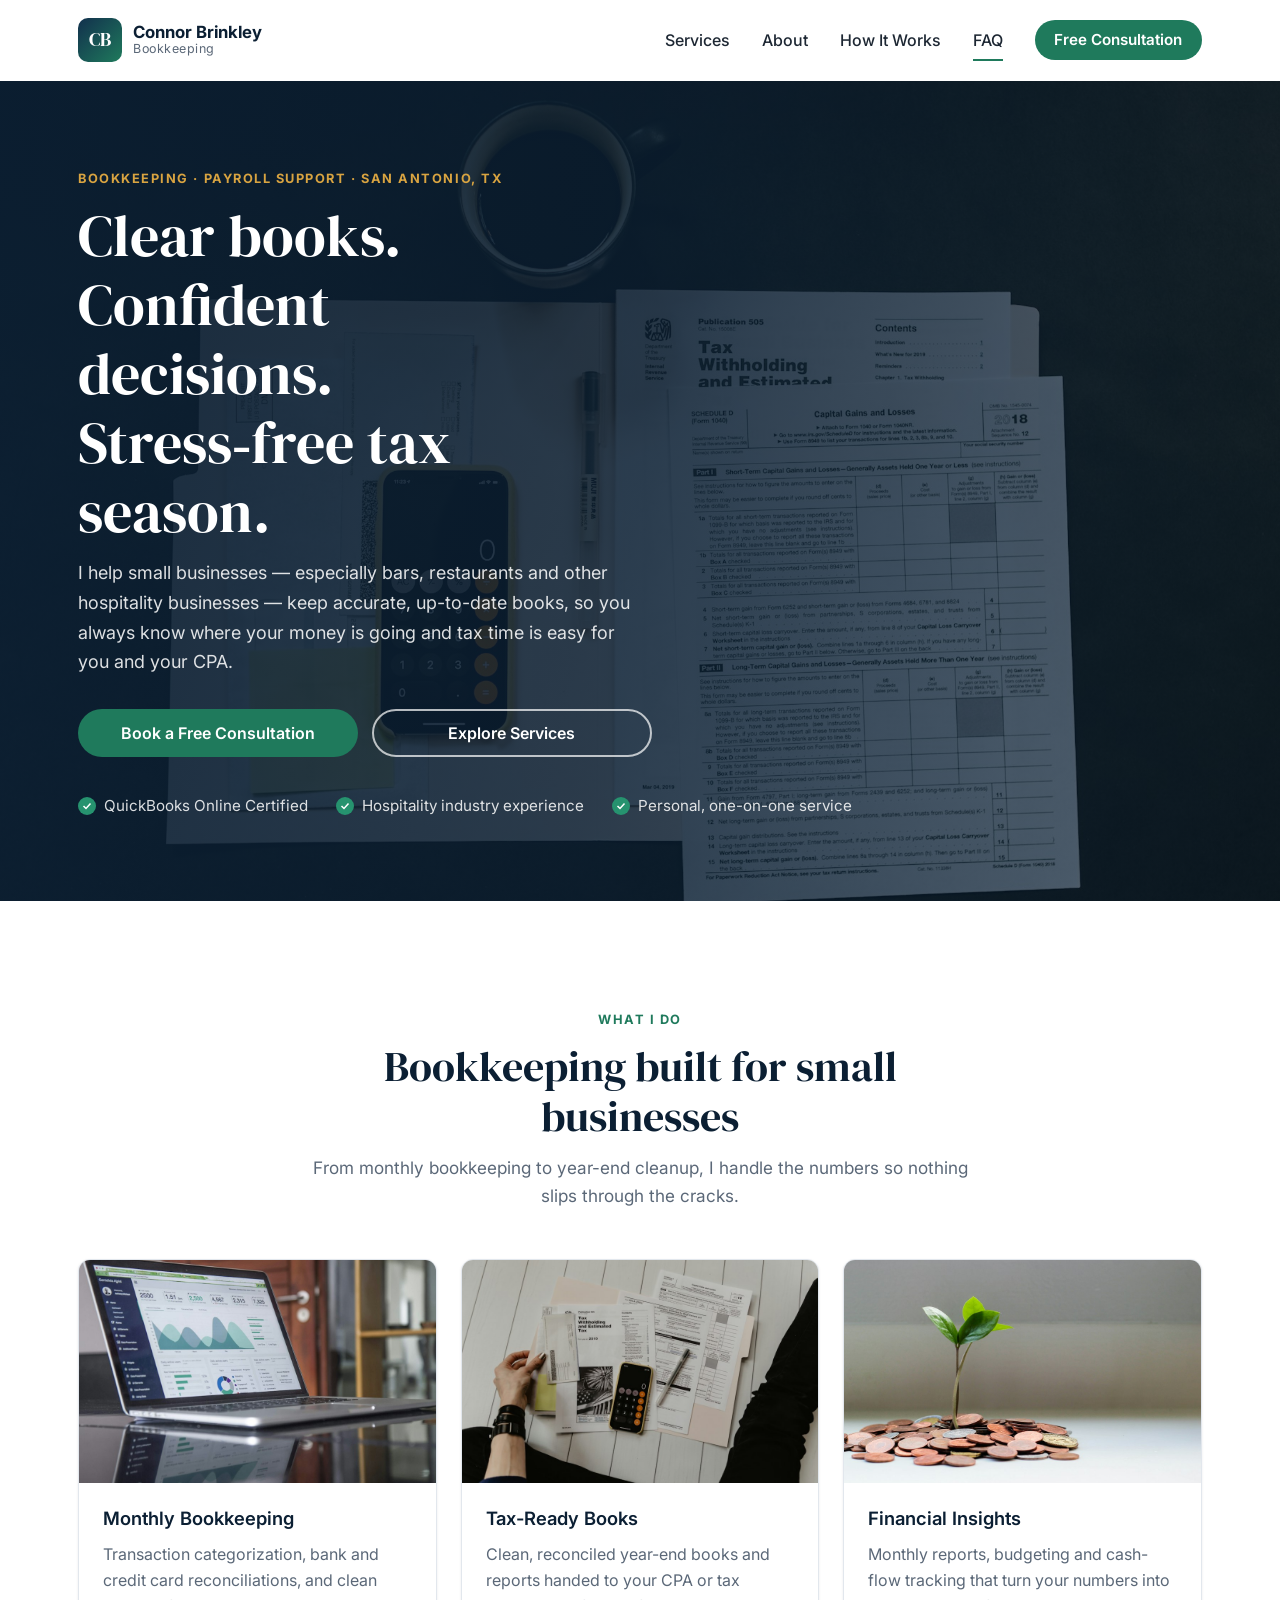
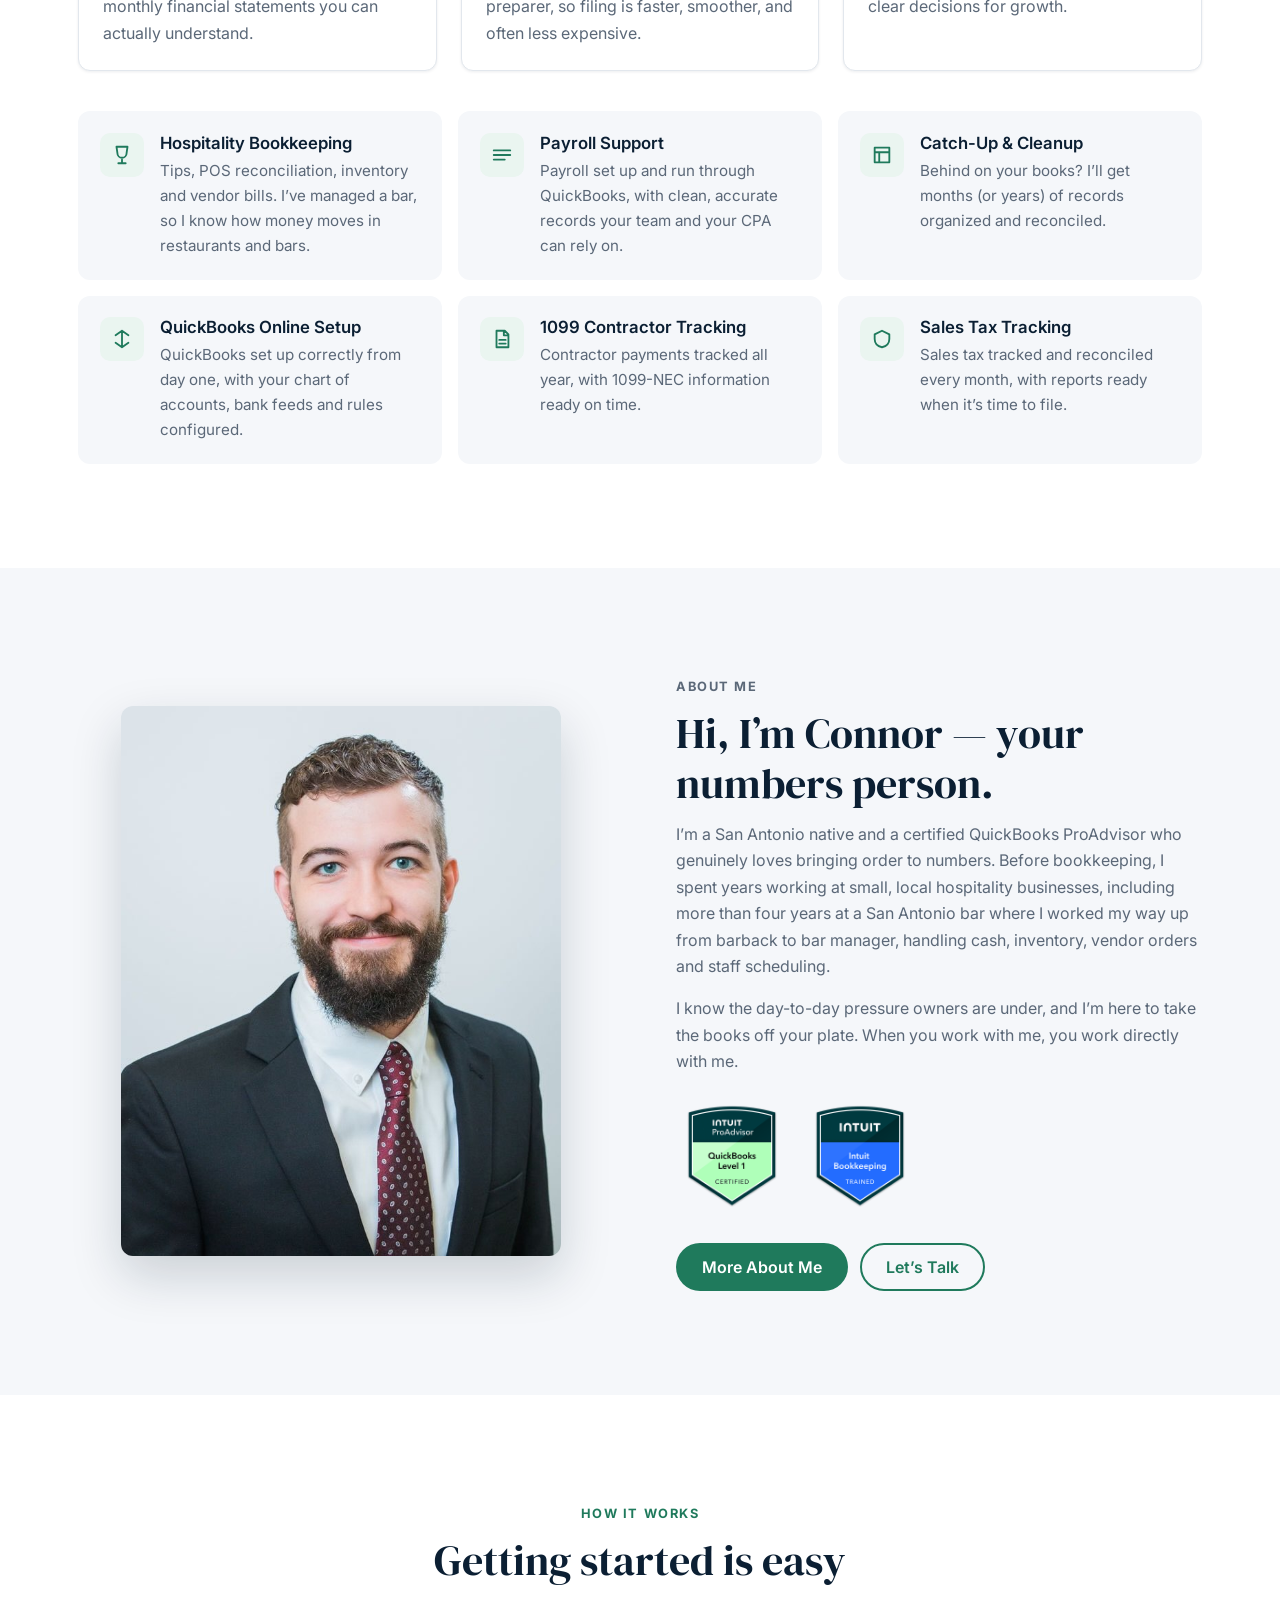
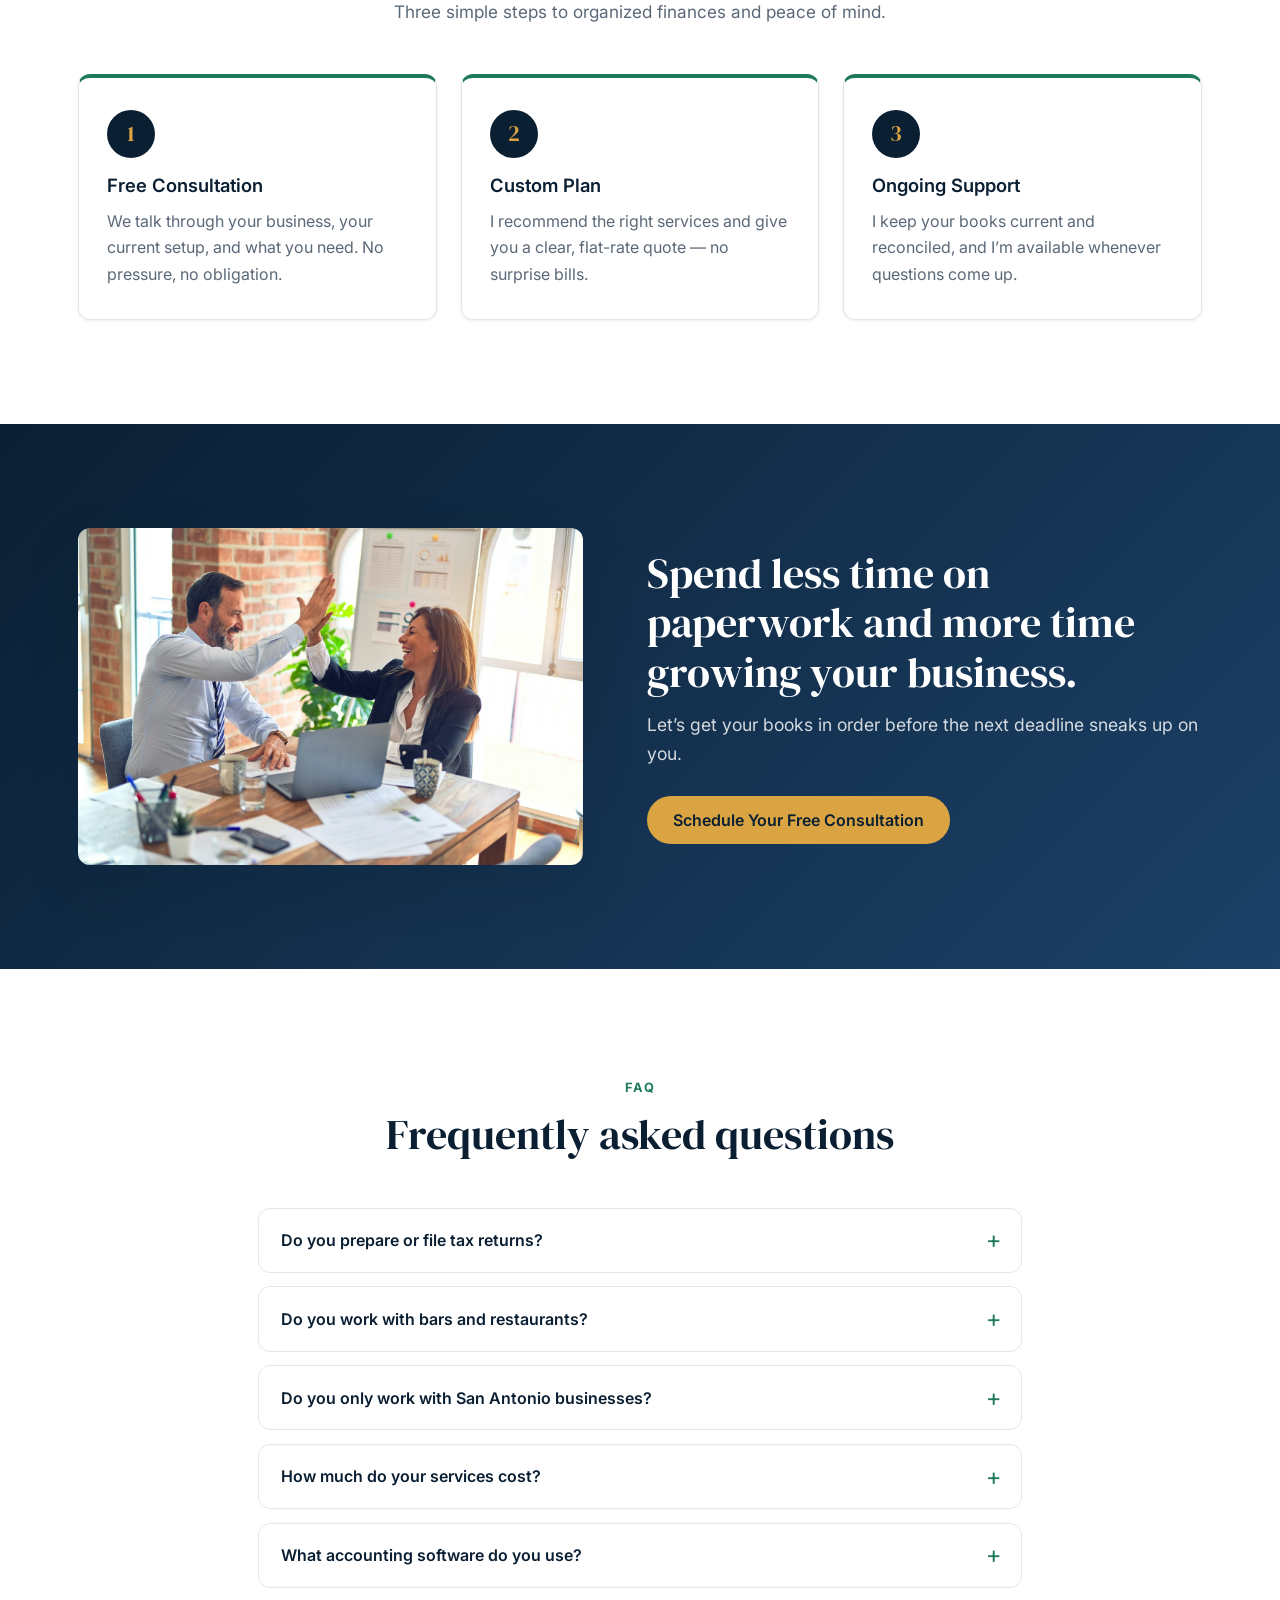
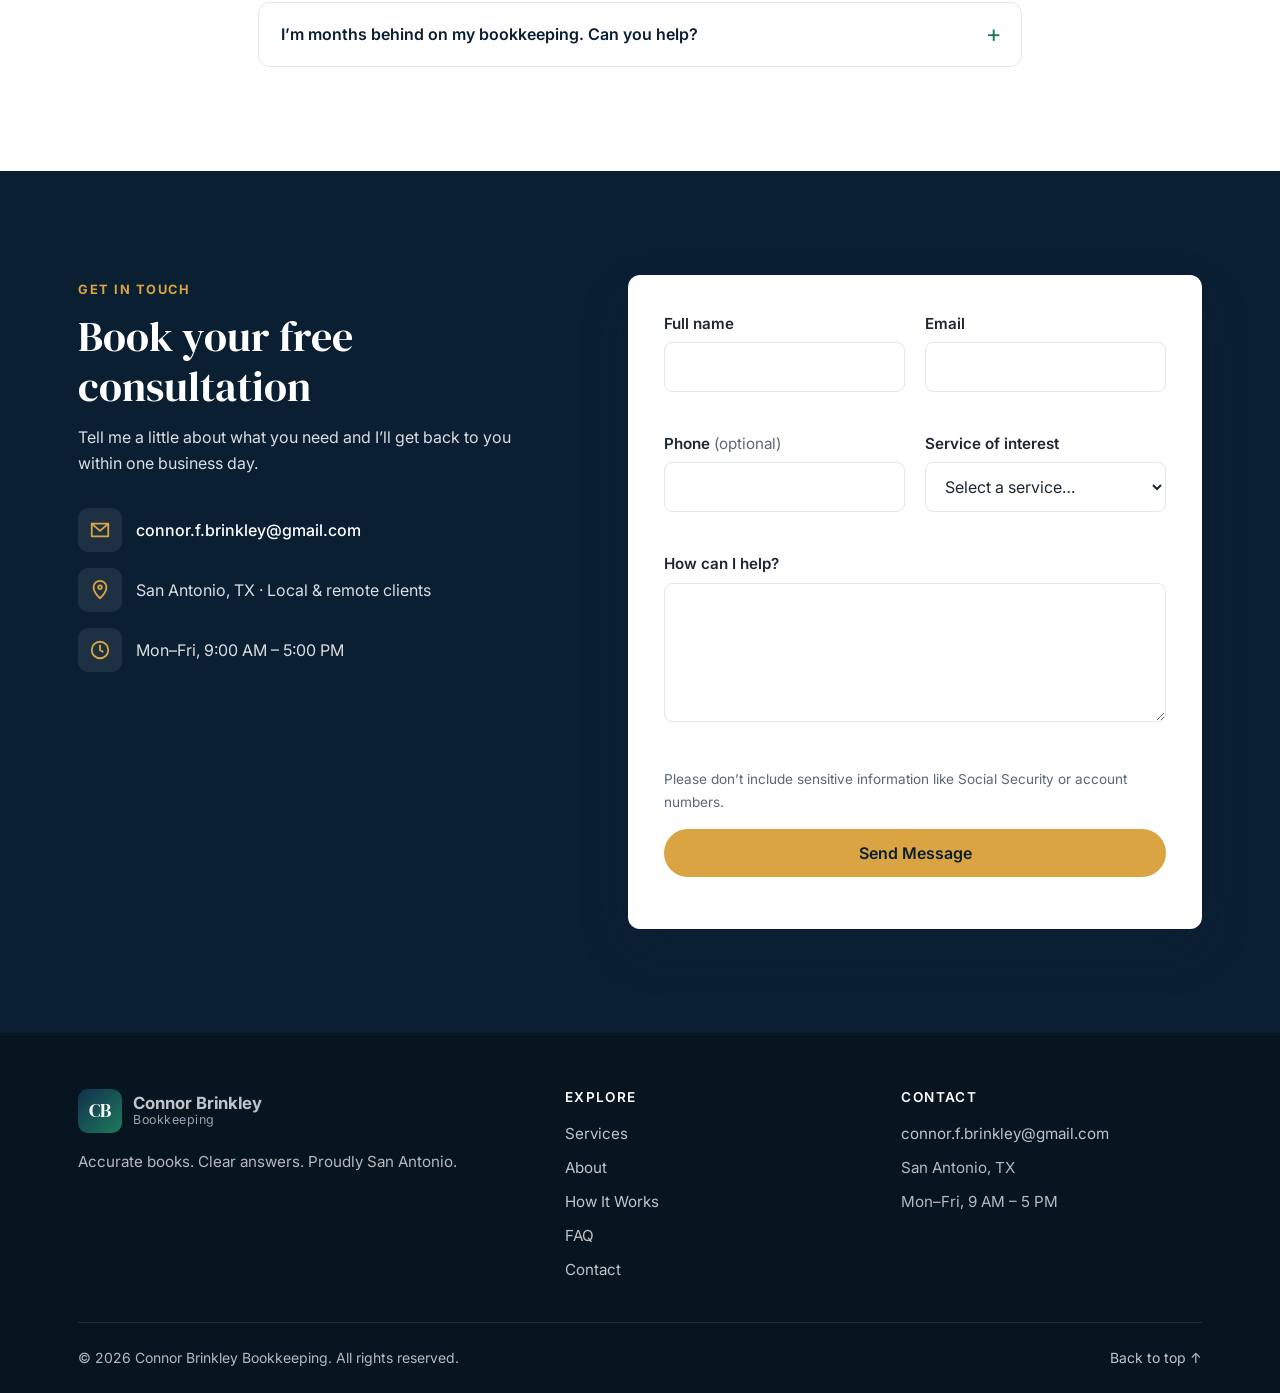
==== commit 72c92ca5: "Add About Me page with Connor's story, experience and credentials Created about.html, a new standalo" ====
--- a/index.html
+++ b/index.html
@@ -181,8 +181,9 @@
           <p>
             I&rsquo;m a San Antonio native and a certified QuickBooks ProAdvisor who genuinely
             loves bringing order to numbers. Before bookkeeping, I spent years working at small,
-            local hospitality businesses, including more than four years managing a bar where I
-            handled cash, inventory, vendor orders and staff scheduling.
+            local hospitality businesses, including more than four years at a San Antonio bar where
+            I worked my way up from barback to bar manager, handling cash, inventory, vendor
+            orders and staff scheduling.
           </p>
           <p>
             I know the day-to-day pressure owners are under, and I&rsquo;m here to take the
@@ -256,7 +257,7 @@
           </details>
           <details>
             <summary>Do you work with bars and restaurants?</summary>
-            <p>Yes, it&rsquo;s my specialty. I managed a bar for more than four years, so I understand tips, POS systems, inventory, vendor bills and the cash flow swings that come with hospitality.</p>
+            <p>Yes, it&rsquo;s my specialty. I spent more than four years at a local bar, working my way up to bar manager, so I understand tips, POS systems, inventory, vendor bills and the cash flow swings that come with hospitality.</p>
           </details>
           <details>
             <summary>Do you only work with San Antonio businesses?</summary>
--- a/css/styles.css
+++ b/css/styles.css
@@ -250,7 +250,8 @@
   color: var(--ink);
   font-weight: 500;
 }
-.primary-nav a:not(.btn):hover { color: var(--green-600); text-decoration: none; }
+.primary-nav a:not(.btn):hover,
+.primary-nav a[aria-current="page"] { color: var(--green-600); text-decoration: none; }
 .primary-nav .btn { margin-top: 1rem; width: 100%; }
 
 /* ---------- Hero ---------- */
@@ -557,6 +558,90 @@
 }
 .footer-bottom p { margin: 0; }
 
+/* ---------- About page ---------- */
+.page-hero {
+  padding-block: 3.5rem;
+  background: linear-gradient(135deg, var(--navy-900), var(--navy-700));
+  color: #fff;
+}
+.page-hero-grid { display: grid; gap: 2.5rem; align-items: center; }
+.page-hero h1 { color: #fff; }
+.page-hero .eyebrow { color: var(--gold-500); }
+.page-hero .lead { max-width: 580px; font-size: 1.125rem; color: rgba(255, 255, 255, 0.86); margin-bottom: 1.75rem; }
+.page-hero-photo img {
+  width: 100%;
+  max-width: 340px;
+  margin-inline: auto;
+  aspect-ratio: 4 / 5;
+  object-fit: cover;
+  object-position: center top;
+  border-radius: var(--radius);
+  border: 4px solid rgba(255, 255, 255, 0.12);
+  box-shadow: var(--shadow-lg);
+}
+
+.timeline { position: relative; display: grid; gap: 1.75rem; padding-left: 2rem; }
+.timeline::before {
+  content: "";
+  position: absolute;
+  left: 7px; top: 0.5rem; bottom: 0.5rem;
+  width: 2px;
+  background: var(--line);
+}
+.timeline-item {
+  position: relative;
+  padding: 1.5rem 1.5rem 1.25rem;
+  background: var(--surface);
+  border: 1px solid var(--line);
+  border-radius: var(--radius);
+  box-shadow: var(--shadow-sm);
+}
+.timeline-item::before {
+  content: "";
+  position: absolute;
+  left: calc(-2rem + 1px); top: 1.75rem;
+  width: 14px; height: 14px;
+  border-radius: 50%;
+  background: var(--green-600);
+  box-shadow: 0 0 0 4px var(--surface-alt);
+}
+.timeline-date {
+  display: inline-block;
+  margin-bottom: 0.5rem;
+  padding: 0.2rem 0.7rem;
+  border-radius: 999px;
+  background: var(--green-50);
+  color: var(--green-600);
+  font-size: 0.8rem;
+  font-weight: 700;
+  letter-spacing: 0.04em;
+}
+.timeline-item h3 { margin-bottom: 0.2rem; }
+.timeline-org { color: var(--muted); font-size: 0.95rem; }
+.timeline-item > p:last-child { margin-bottom: 0; color: var(--muted); }
+.timeline-item .check-list { margin: 1rem 0 0.5rem; }
+.timeline-item .check-list li { font-weight: 400; }
+
+.credential-grid {
+  display: grid;
+  gap: 1.5rem;
+  max-width: 900px;
+  margin-inline: auto;
+}
+.credential-card {
+  padding: 2rem 1.75rem;
+  text-align: center;
+  background: var(--surface);
+  border: 1px solid var(--line);
+  border-radius: var(--radius);
+  box-shadow: var(--shadow-sm);
+}
+.credential-card img { width: 160px; margin: 0 auto 1.25rem; }
+.credential-meta { color: var(--green-600); font-weight: 600; font-size: 0.9rem; }
+.credential-card p:last-child { margin: 0; color: var(--muted); }
+
+.cta-simple .cta-content { max-width: 720px; text-align: center; }
+
 /* ---------- Scroll reveal (enabled by JS) ---------- */
 .js .reveal { opacity: 0; transform: translateY(24px); transition: opacity 0.6s ease, transform 0.6s ease; }
 .js .reveal.visible { opacity: 1; transform: none; }
@@ -580,6 +665,10 @@
   .feature-grid { grid-template-columns: repeat(2, 1fr); }
   .feature-grid .feature-card:last-child { grid-column: 1 / -1; }
   .steps { grid-template-columns: repeat(3, 1fr); }
+  .credential-grid { grid-template-columns: 1fr 1fr; }
+  .values-list { grid-template-columns: repeat(2, 1fr); }
+  .page-hero { padding-block: 4.5rem; }
+  .page-hero-grid { grid-template-columns: 1.4fr 1fr; gap: 3.5rem; }
 }
 
 /* Desktop (≥ 1024px) */
@@ -616,6 +705,7 @@
   .feature-grid { grid-template-columns: repeat(3, 1fr); }
   .feature-grid .feature-card:last-child { grid-column: auto; }
   .service-list { grid-template-columns: repeat(3, 1fr); }
+  .values-list { grid-template-columns: repeat(2, 1fr); max-width: 900px; margin-inline: auto; }
 
   .split { grid-template-columns: 1fr 1fr; gap: 4.5rem; }
   .cta-inner { grid-template-columns: 1fr 1.1fr; gap: 4rem; }
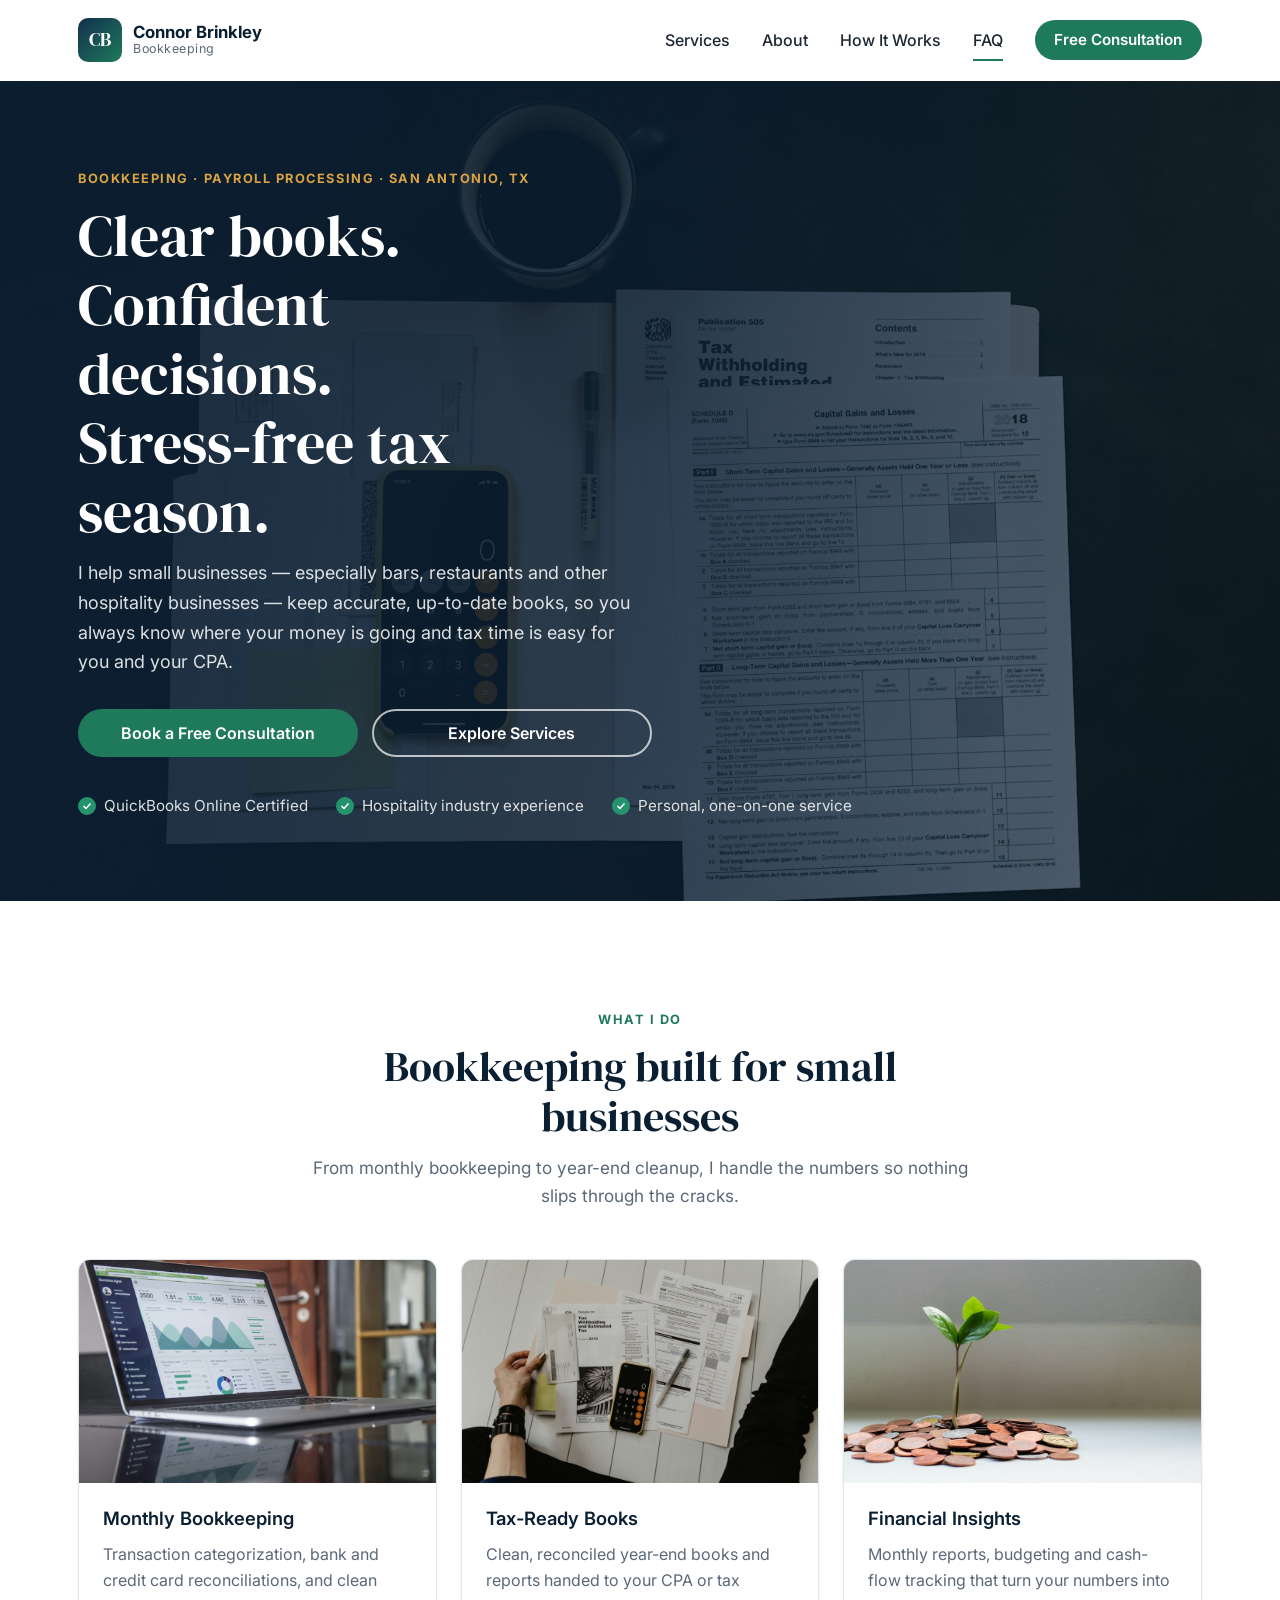
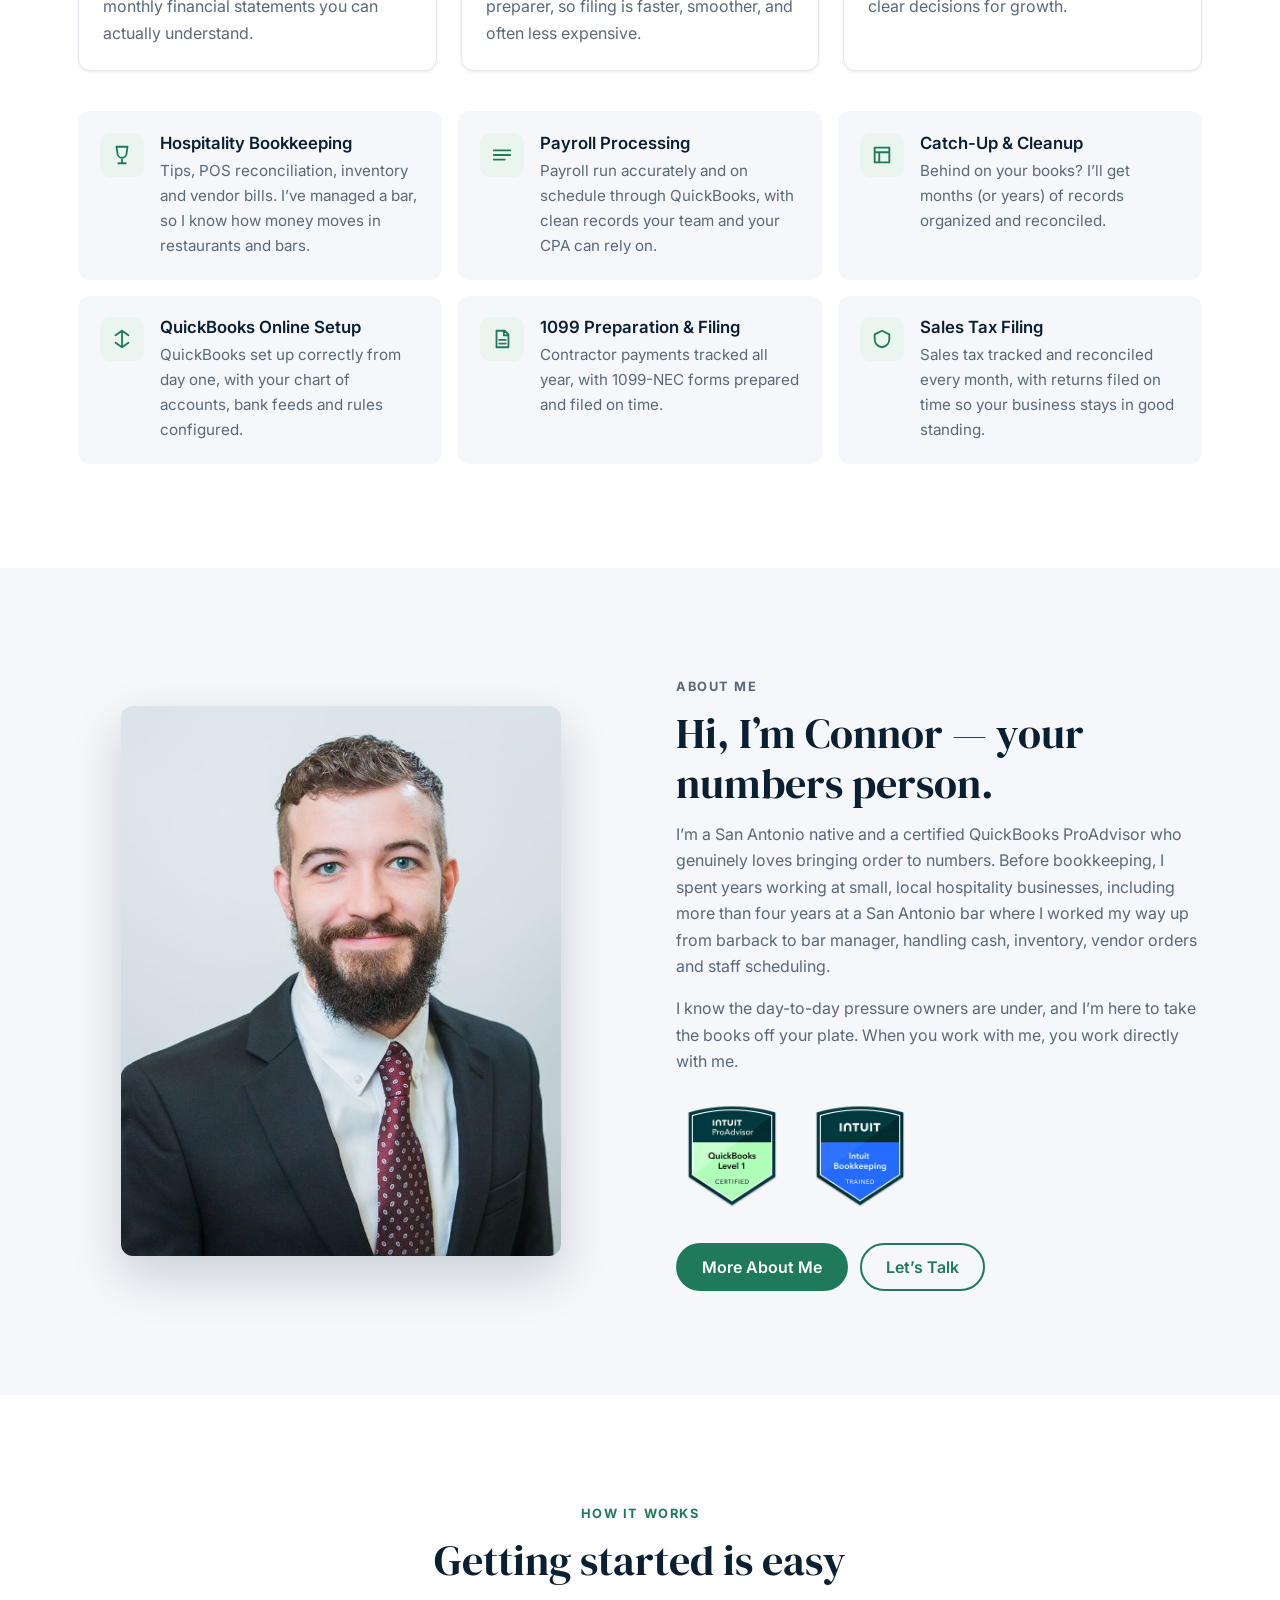
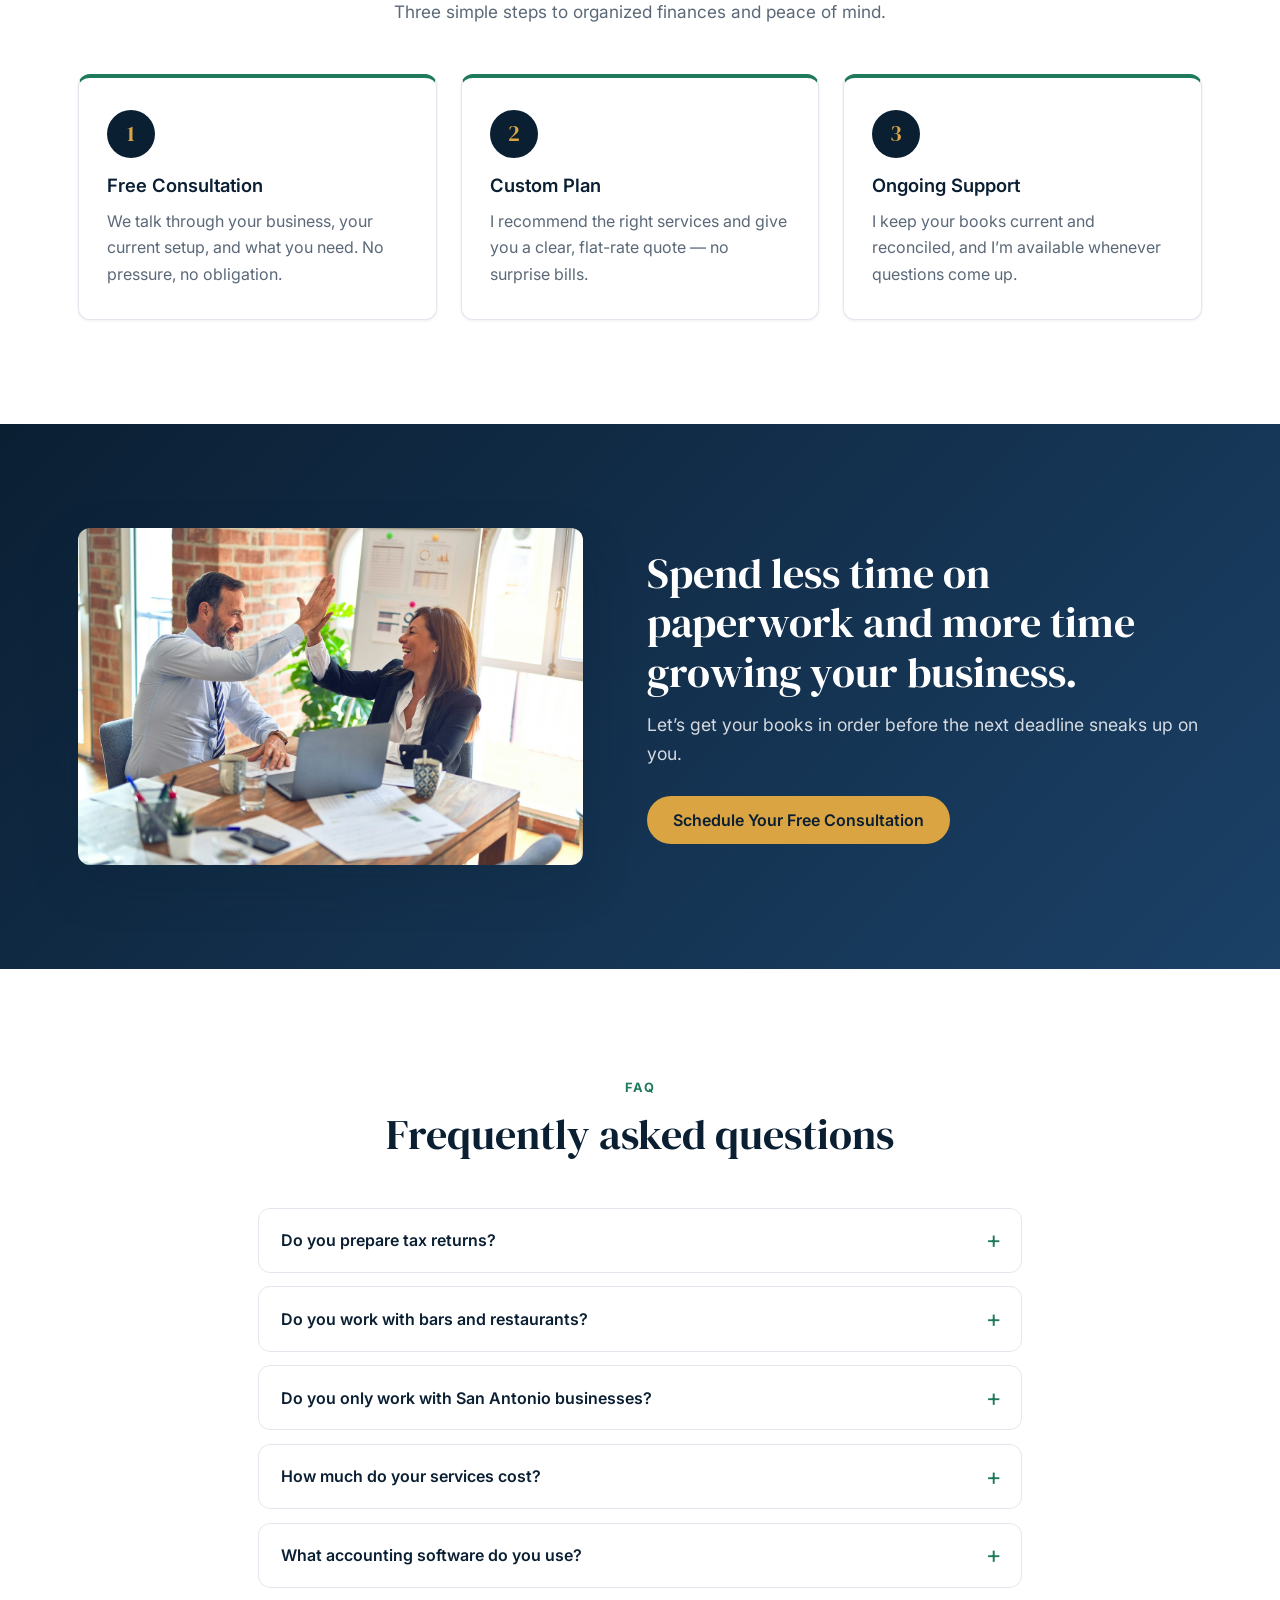
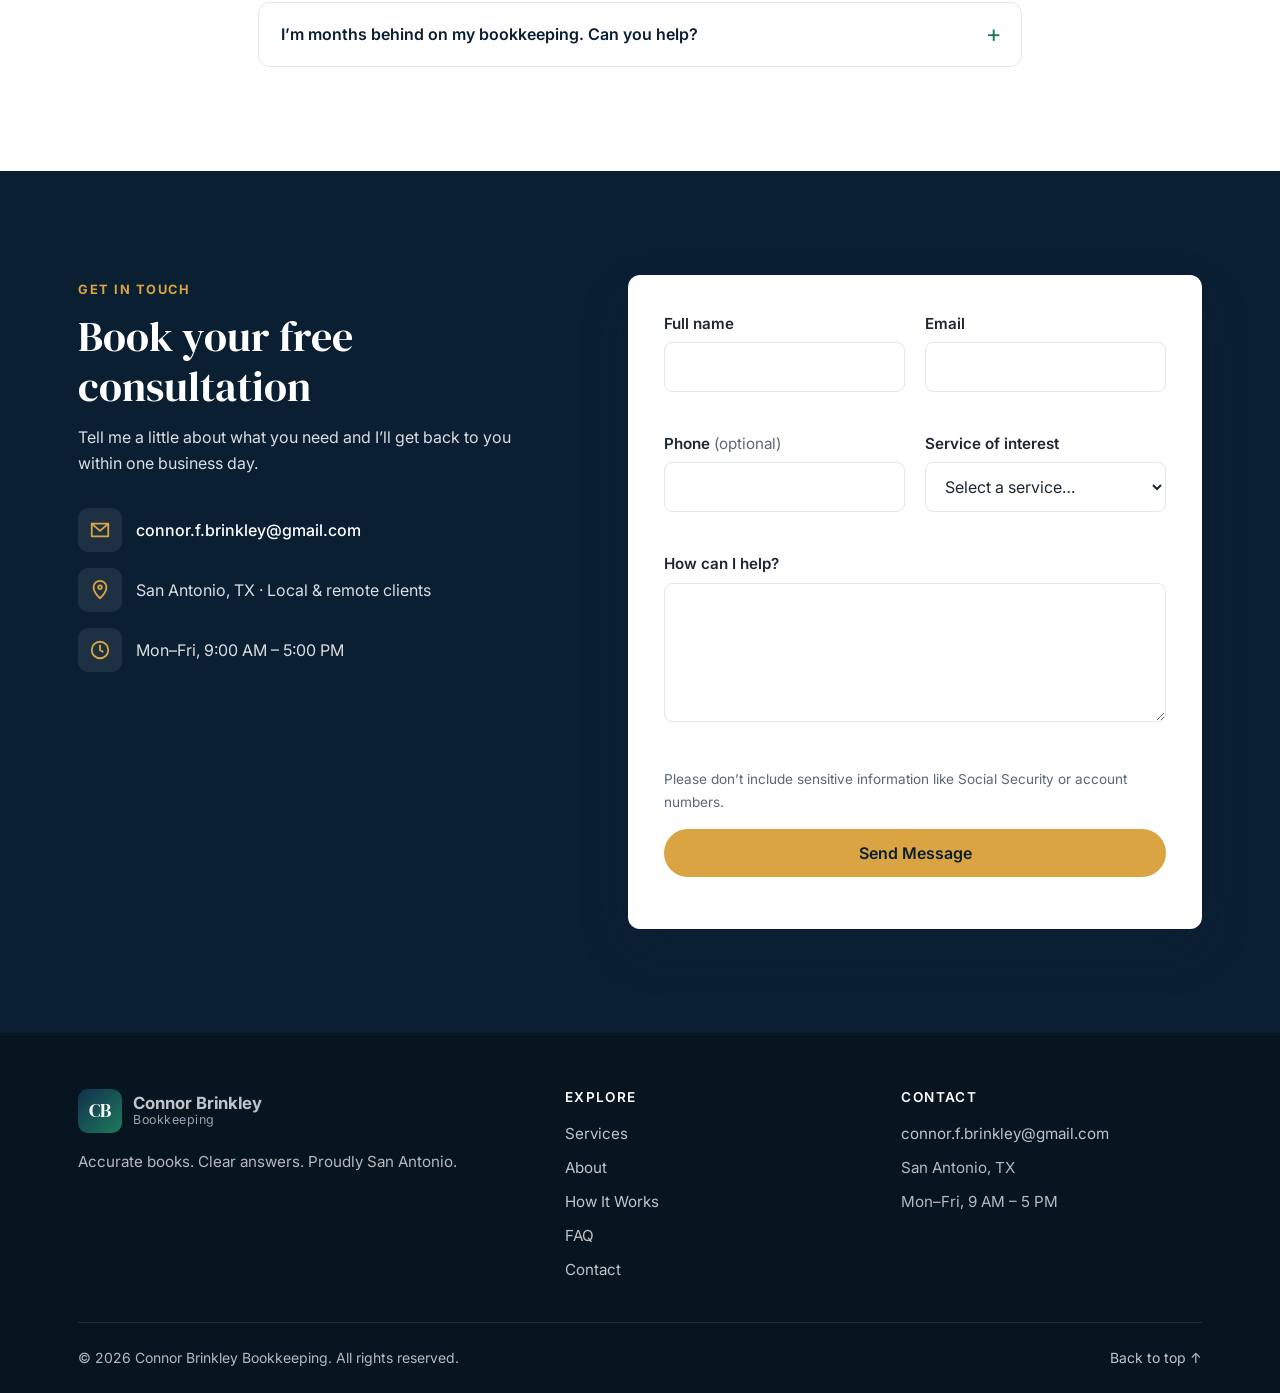
==== commit ffafd47c: "Update homepage service wording to match the new pricing packages The upcoming Services & Pricing pa" ====
--- a/index.html
+++ b/index.html
@@ -58,7 +58,7 @@
     <!-- ============ HERO ============ -->
     <section class="hero">
       <div class="container hero-content">
-        <p class="eyebrow">Bookkeeping &middot; Payroll Support &middot; San Antonio, TX</p>
+        <p class="eyebrow">Bookkeeping &middot; Payroll Processing &middot; San Antonio, TX</p>
         <h1>Clear books. Confident decisions. Stress&#8209;free tax season.</h1>
         <p class="lead">
           I help small businesses &mdash; especially bars, restaurants and other hospitality
@@ -125,8 +125,8 @@
               <svg viewBox="0 0 24 24"><path d="M3 7h18M3 12h18M3 17h12" /></svg>
             </span>
             <div>
-              <h3>Payroll Support</h3>
-              <p>Payroll set up and run through QuickBooks, with clean, accurate records your team and your CPA can rely on.</p>
+              <h3>Payroll Processing</h3>
+              <p>Payroll run accurately and on schedule through QuickBooks, with clean records your team and your CPA can rely on.</p>
             </div>
           </div>
           <div class="service-item">
@@ -152,8 +152,8 @@
               <svg viewBox="0 0 24 24"><path d="M6 3h9l4 4v14H6zM14 3v5h5M9 13h7M9 17h7" /></svg>
             </span>
             <div>
-              <h3>1099 Contractor Tracking</h3>
-              <p>Contractor payments tracked all year, with 1099-NEC information ready on time.</p>
+              <h3>1099 Preparation &amp; Filing</h3>
+              <p>Contractor payments tracked all year, with 1099-NEC forms prepared and filed on time.</p>
             </div>
           </div>
           <div class="service-item">
@@ -161,8 +161,8 @@
               <svg viewBox="0 0 24 24"><path d="M12 3l8 4v5c0 5-3.5 8-8 9-4.5-1-8-4-8-9V7z" /></svg>
             </span>
             <div>
-              <h3>Sales Tax Tracking</h3>
-              <p>Sales tax tracked and reconciled every month, with reports ready when it&rsquo;s time to file.</p>
+              <h3>Sales Tax Filing</h3>
+              <p>Sales tax tracked and reconciled every month, with returns filed on time so your business stays in good standing.</p>
             </div>
           </div>
         </div>
@@ -252,8 +252,8 @@
         </header>
         <div class="faq-list">
           <details>
-            <summary>Do you prepare or file tax returns?</summary>
-            <p>I focus on bookkeeping. I don&rsquo;t file tax returns, but I keep your books clean, reconciled and organized all year, then give your CPA or tax preparer exactly what they need. That usually makes filing faster and less expensive.</p>
+            <summary>Do you prepare tax returns?</summary>
+            <p>I focus on bookkeeping. I don&rsquo;t prepare income tax returns, but I keep your books clean, reconciled and organized all year, then give your CPA or tax preparer exactly what they need. That usually makes filing faster and less expensive.</p>
           </details>
           <details>
             <summary>Do you work with bars and restaurants?</summary>
@@ -332,7 +332,7 @@
                 <option>Hospitality Bookkeeping</option>
                 <option>Tax-Ready Books / Year-End</option>
                 <option>Catch-Up &amp; Cleanup</option>
-                <option>Payroll Support</option>
+                <option>Payroll Processing</option>
                 <option>QuickBooks Online Setup</option>
                 <option>Something else</option>
               </select>
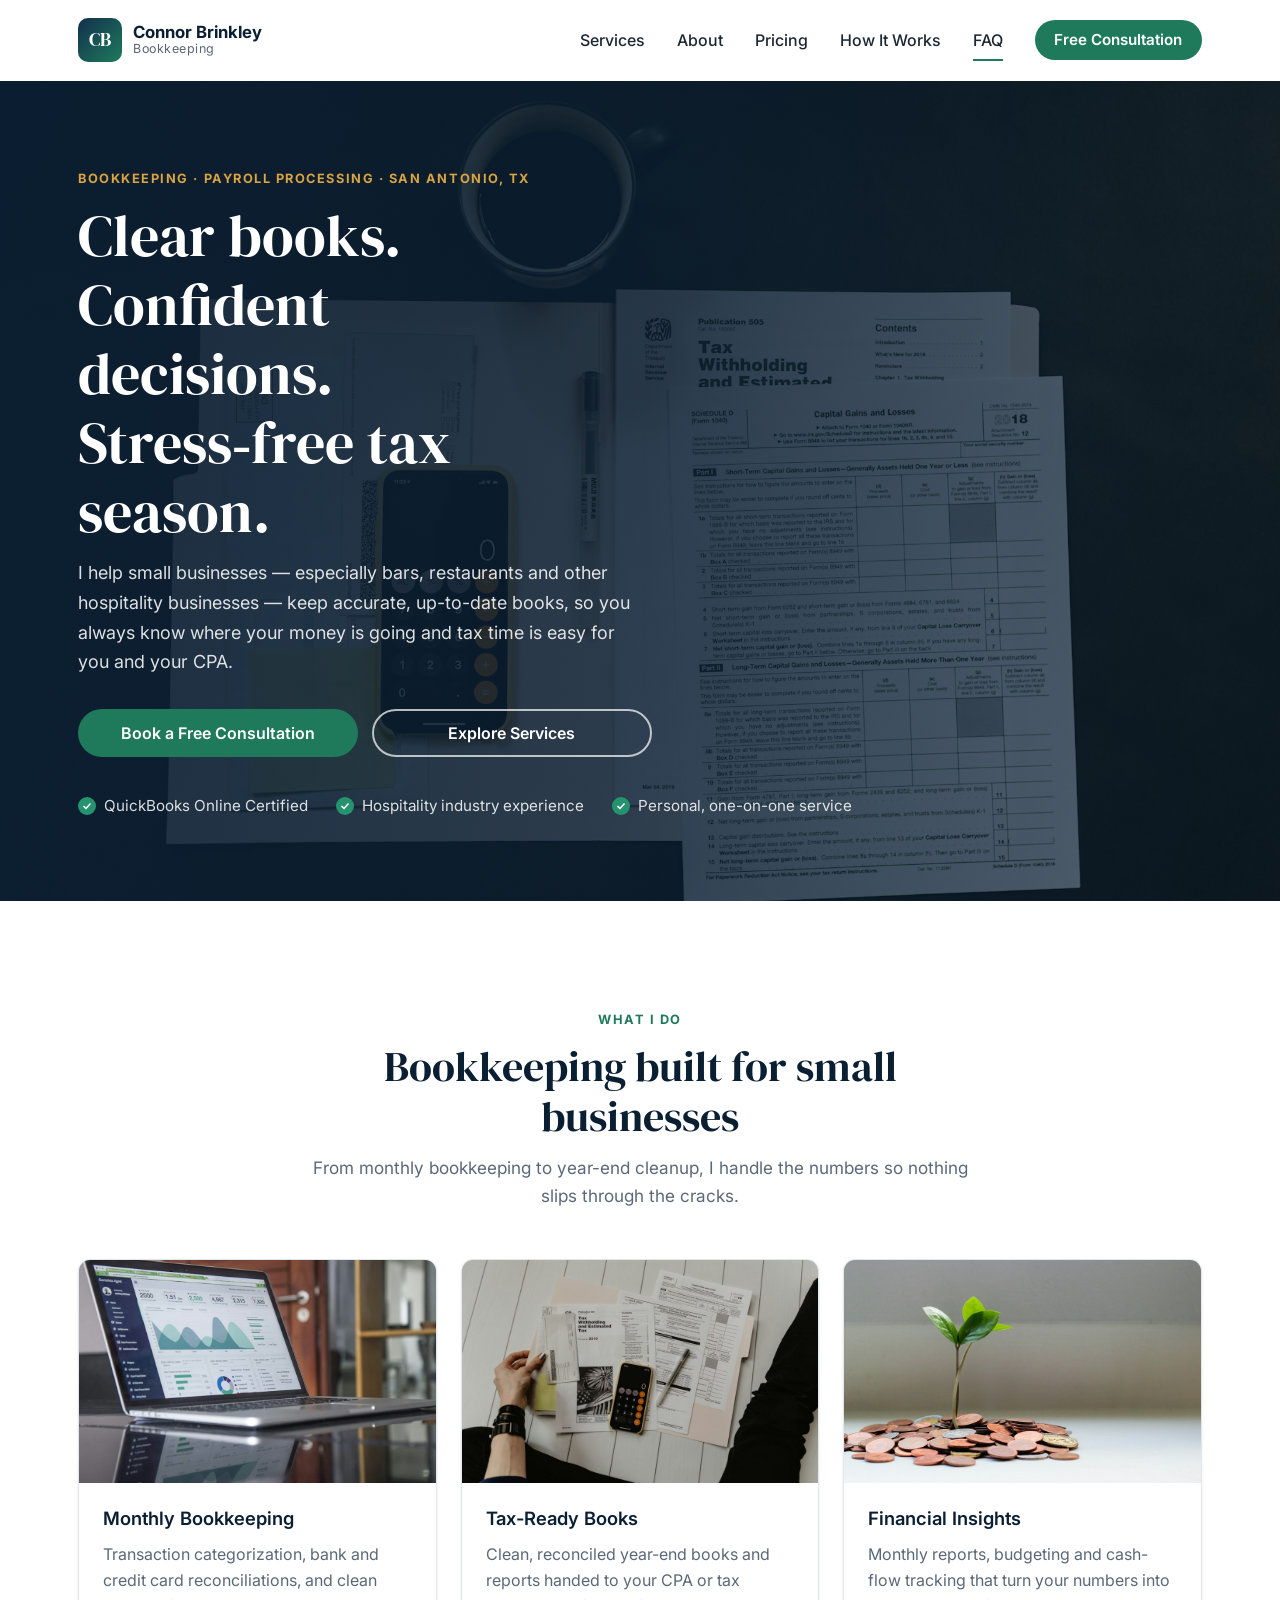
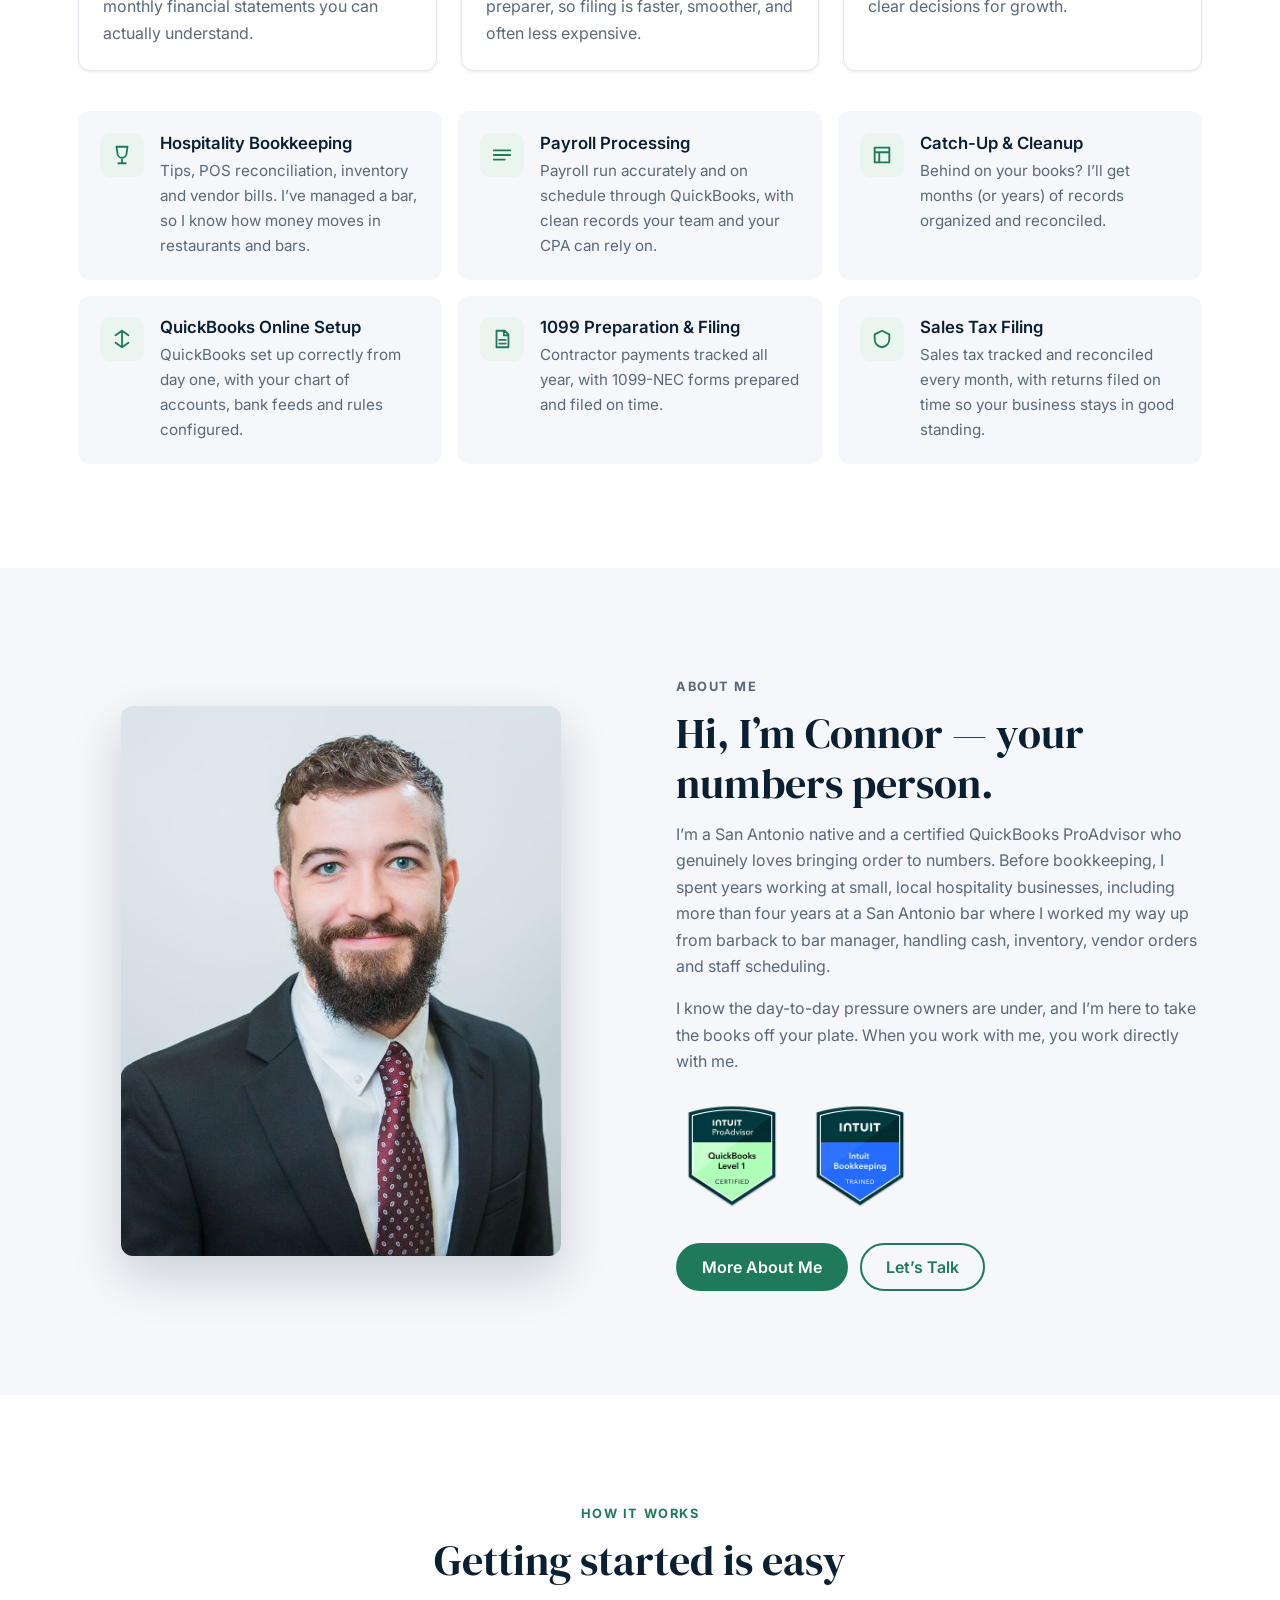
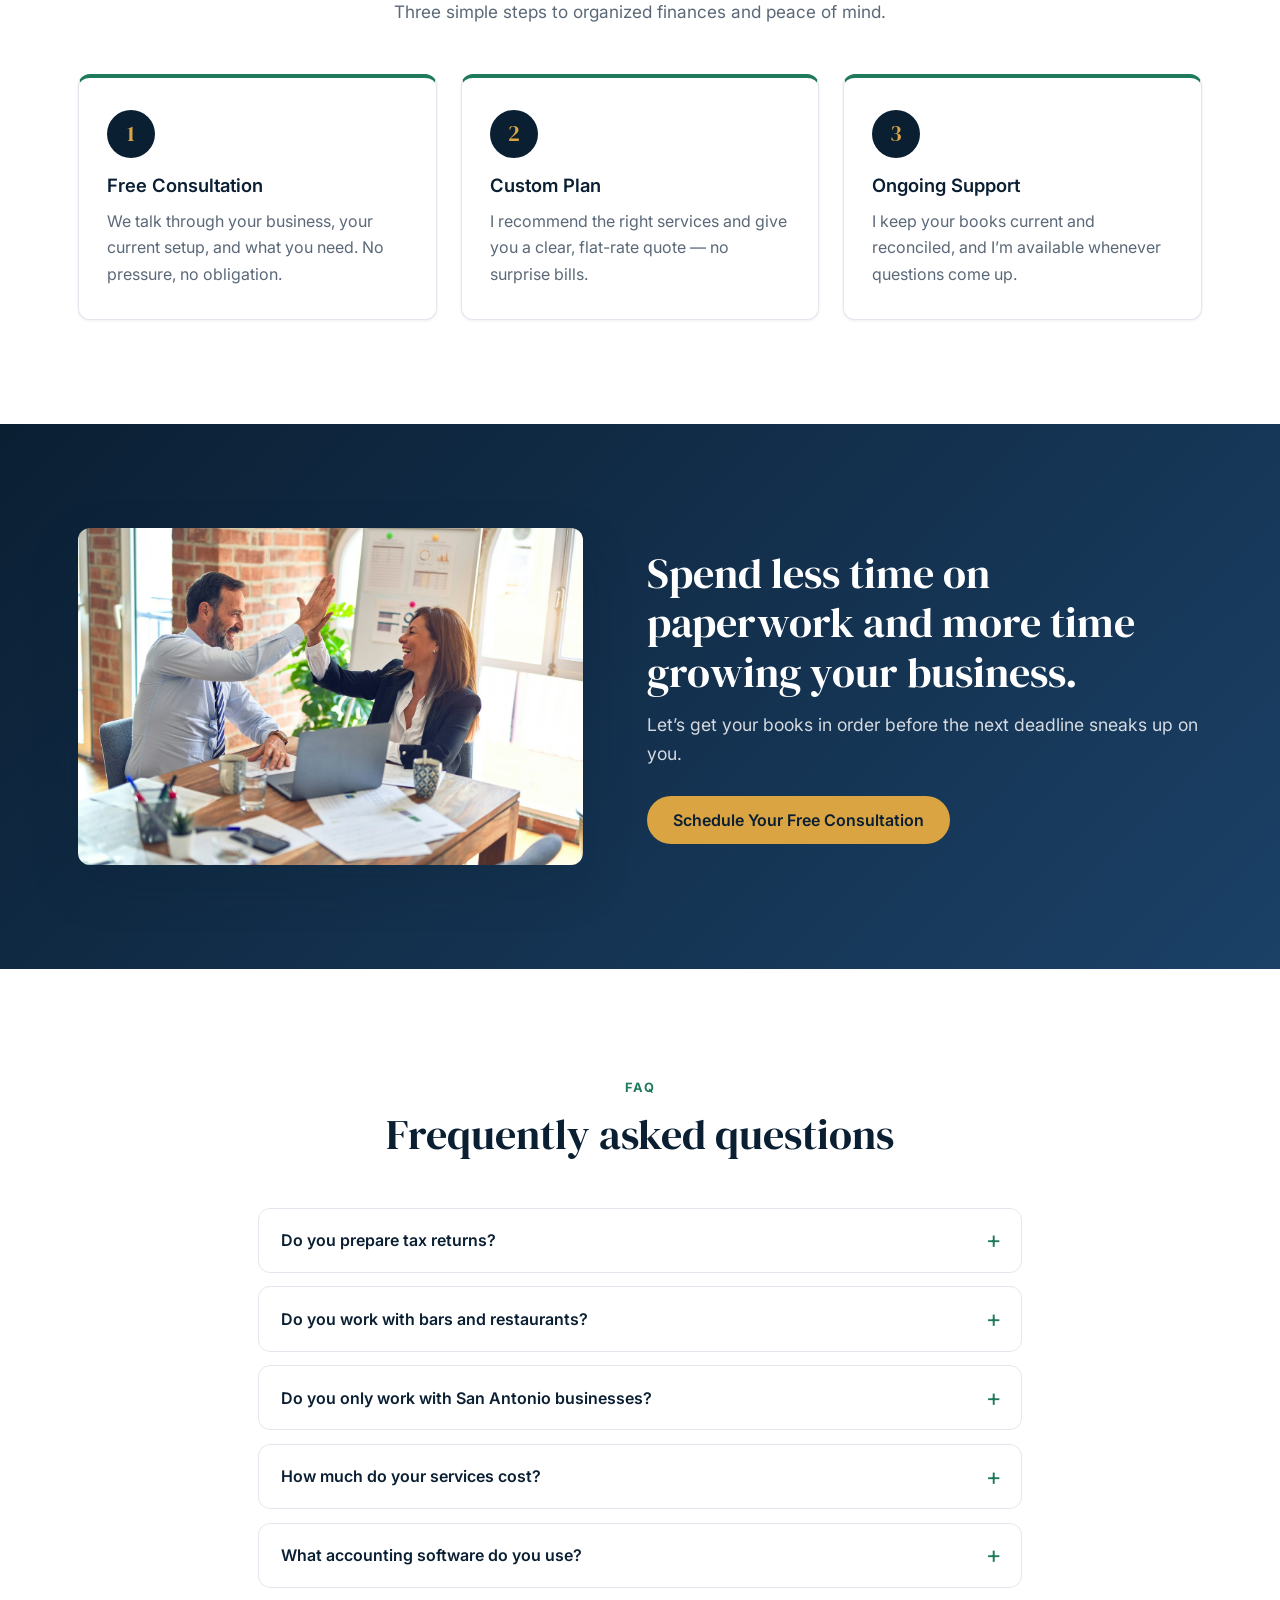
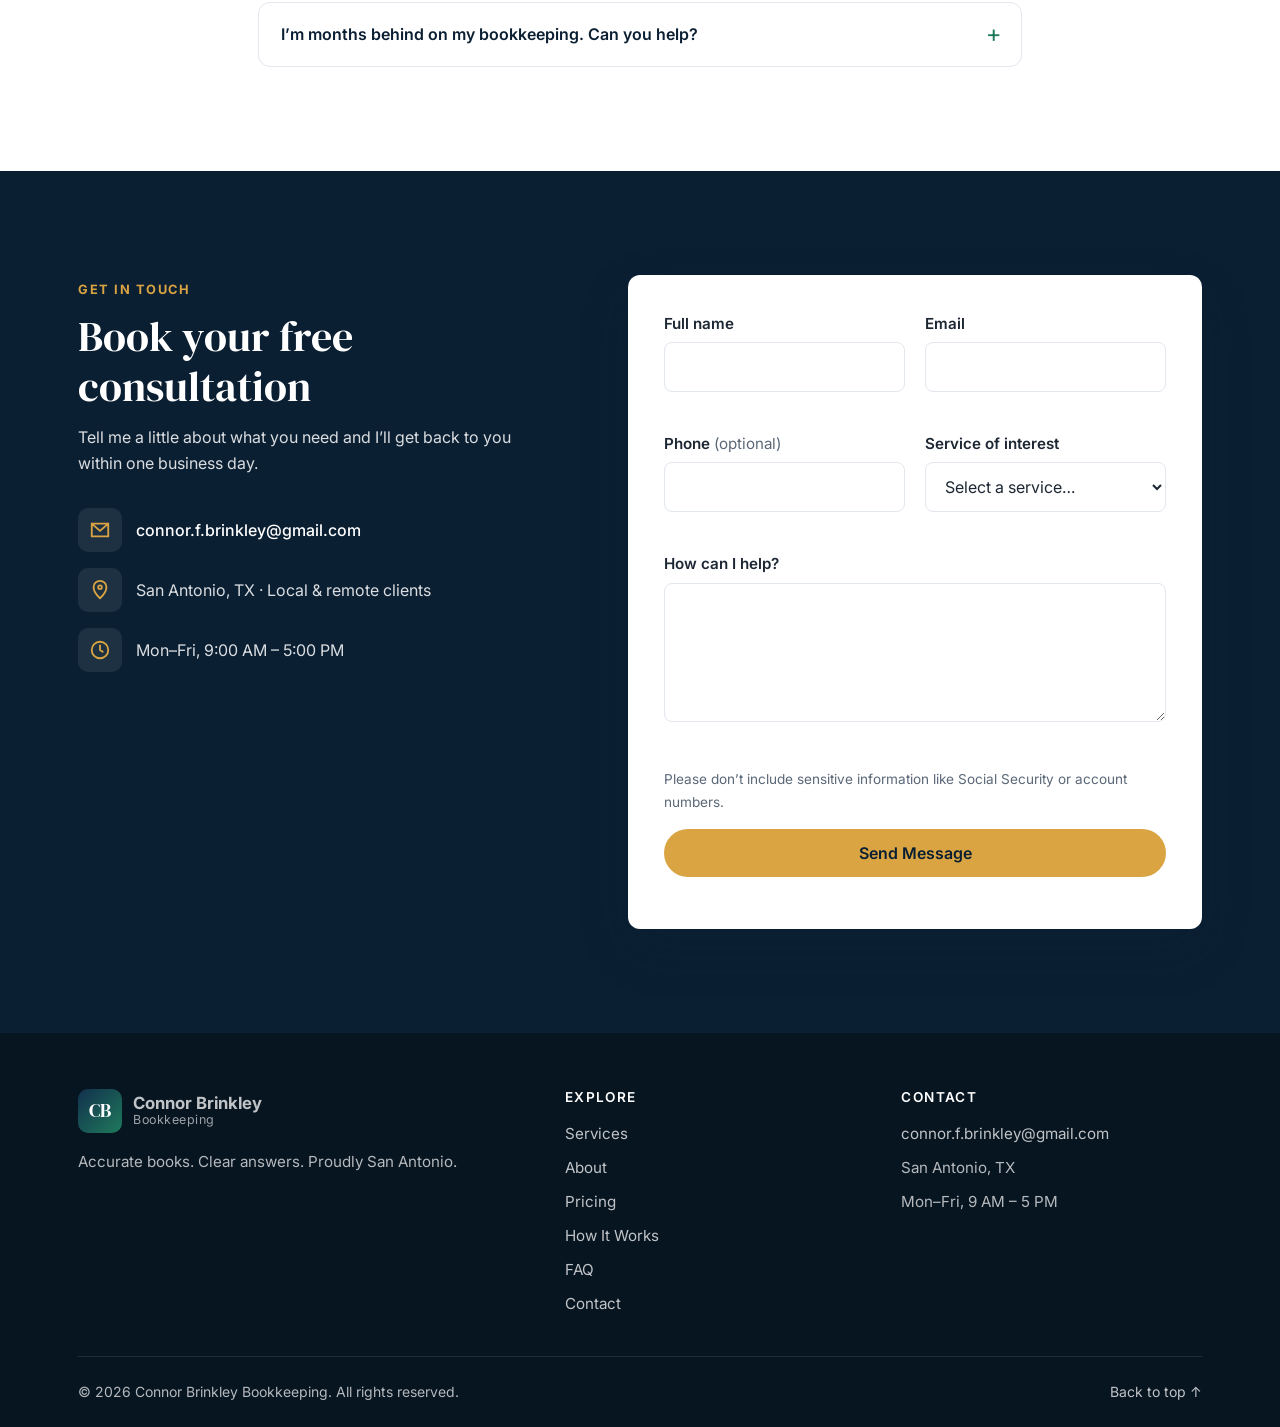
==== commit 03131f41: "Add Services & Pricing page with packages, add-ons and FAQ Created pricing.html so visitors can see " ====
--- a/index.html
+++ b/index.html
@@ -46,6 +46,7 @@
         <ul>
           <li><a href="#services">Services</a></li>
           <li><a href="about.html">About</a></li>
+          <li><a href="pricing.html">Pricing</a></li>
           <li><a href="#process">How It Works</a></li>
           <li><a href="#faq">FAQ</a></li>
           <li><a href="#contact" class="btn btn-primary btn-sm">Free Consultation</a></li>
@@ -370,6 +371,7 @@
         <ul>
           <li><a href="#services">Services</a></li>
           <li><a href="about.html">About</a></li>
+          <li><a href="pricing.html">Pricing</a></li>
           <li><a href="#process">How It Works</a></li>
           <li><a href="#faq">FAQ</a></li>
           <li><a href="#contact">Contact</a></li>
--- a/css/styles.css
+++ b/css/styles.css
@@ -642,6 +642,123 @@
 
 .cta-simple .cta-content { max-width: 720px; text-align: center; }
 
+/* ---------- Pricing page ---------- */
+.page-hero-center { text-align: center; }
+.page-hero-center .lead { margin-inline: auto; max-width: 680px; }
+
+.pricing-grid {
+  display: grid;
+  gap: 1.75rem;
+  max-width: 460px;
+  margin-inline: auto;
+  align-items: stretch;
+}
+.price-card {
+  position: relative;
+  display: flex;
+  flex-direction: column;
+  padding: 2.25rem 1.75rem 1.75rem;
+  background: var(--surface);
+  border: 1px solid var(--line);
+  border-radius: var(--radius);
+  box-shadow: var(--shadow-sm);
+}
+.price-card-featured {
+  border: 2px solid var(--gold-500);
+  background: linear-gradient(180deg, #fffaf0 0%, var(--surface) 40%);
+  box-shadow: var(--shadow);
+}
+.price-badge {
+  position: absolute;
+  top: 0; left: 50%;
+  transform: translate(-50%, -50%);
+  margin: 0;
+  padding: 0.3rem 0.95rem;
+  border-radius: 999px;
+  background: var(--gold-500);
+  color: var(--navy-900);
+  font-size: 0.78rem;
+  font-weight: 700;
+  letter-spacing: 0.08em;
+  text-transform: uppercase;
+  white-space: nowrap;
+}
+.price-name { margin-bottom: 1rem; font-size: 1.35rem; }
+.price-label {
+  margin: 0;
+  font-size: 0.8rem;
+  font-weight: 600;
+  letter-spacing: 0.06em;
+  text-transform: uppercase;
+  color: var(--muted);
+}
+.price { margin: 0 0 0.75rem; line-height: 1; color: var(--navy-900); }
+.price-amount { font: 400 3rem/1 var(--font-head); }
+.price-period { margin-left: 0.2rem; font-size: 1rem; color: var(--muted); }
+.price-fit {
+  padding-bottom: 1.25rem;
+  border-bottom: 1px solid var(--line);
+  font-size: 0.95rem;
+  color: var(--muted);
+}
+.price-fit strong { color: var(--ink); }
+
+.price-features { margin: 0.5rem 0 1.75rem; gap: 0.6rem; }
+.price-features li { font-weight: 400; font-size: 0.95rem; }
+.price-features .price-features-heading {
+  padding-left: 0;
+  margin-top: 0.35rem;
+  font-weight: 700;
+  color: var(--navy-900);
+}
+.price-features .price-features-heading::before { display: none; }
+.price-card .btn { margin-top: auto; }
+
+.footnote-ref { margin-left: 0.1rem; font-weight: 700; color: var(--green-600); }
+
+.pricing-note {
+  max-width: 720px;
+  margin: 2rem auto 0;
+  text-align: center;
+  font-size: 0.875rem;
+  color: var(--muted);
+}
+
+.dot-list { display: grid; gap: 0.85rem; max-width: 640px; margin-inline: auto; }
+.dot-list li { position: relative; padding-left: 1.5rem; }
+.dot-list li::before {
+  content: "";
+  position: absolute;
+  left: 0.2rem; top: 0.65em;
+  width: 7px; height: 7px;
+  border-radius: 50%;
+  background: var(--green-600);
+}
+
+.table-grid { display: grid; gap: 2.5rem; }
+.table-block h3 { margin-bottom: 1rem; }
+.table-wrap {
+  overflow-x: auto;
+  -webkit-overflow-scrolling: touch;
+  background: var(--surface);
+  border: 1px solid var(--line);
+  border-radius: var(--radius);
+  box-shadow: var(--shadow-sm);
+}
+.price-table { width: 100%; border-collapse: collapse; font-size: 0.95rem; }
+.price-table th,
+.price-table td { padding: 0.85rem 1.1rem; text-align: left; vertical-align: top; }
+.price-table thead th {
+  background: var(--navy-900);
+  color: #fff;
+  font-size: 0.8rem;
+  font-weight: 700;
+  letter-spacing: 0.08em;
+  text-transform: uppercase;
+}
+.price-table tbody tr + tr td { border-top: 1px solid var(--line); }
+.price-table td:last-child { font-weight: 600; color: var(--navy-900); }
+
 /* ---------- Scroll reveal (enabled by JS) ---------- */
 .js .reveal { opacity: 0; transform: translateY(24px); transition: opacity 0.6s ease, transform 0.6s ease; }
 .js .reveal.visible { opacity: 1; transform: none; }
@@ -669,6 +786,7 @@
   .values-list { grid-template-columns: repeat(2, 1fr); }
   .page-hero { padding-block: 4.5rem; }
   .page-hero-grid { grid-template-columns: 1.4fr 1fr; gap: 3.5rem; }
+  .price-table td:last-child { white-space: nowrap; }
 }
 
 /* Desktop (≥ 1024px) */
@@ -707,6 +825,10 @@
   .service-list { grid-template-columns: repeat(3, 1fr); }
   .values-list { grid-template-columns: repeat(2, 1fr); max-width: 900px; margin-inline: auto; }
 
+  .pricing-grid { grid-template-columns: repeat(3, 1fr); max-width: none; gap: 1.5rem; }
+  .price-card-featured { top: -10px; }
+  .table-grid { grid-template-columns: 1fr 1fr; gap: 2rem; }
+
   .split { grid-template-columns: 1fr 1fr; gap: 4.5rem; }
   .cta-inner { grid-template-columns: 1fr 1.1fr; gap: 4rem; }
   .contact-grid { grid-template-columns: 1fr 1.2fr; gap: 4.5rem; align-items: start; }
